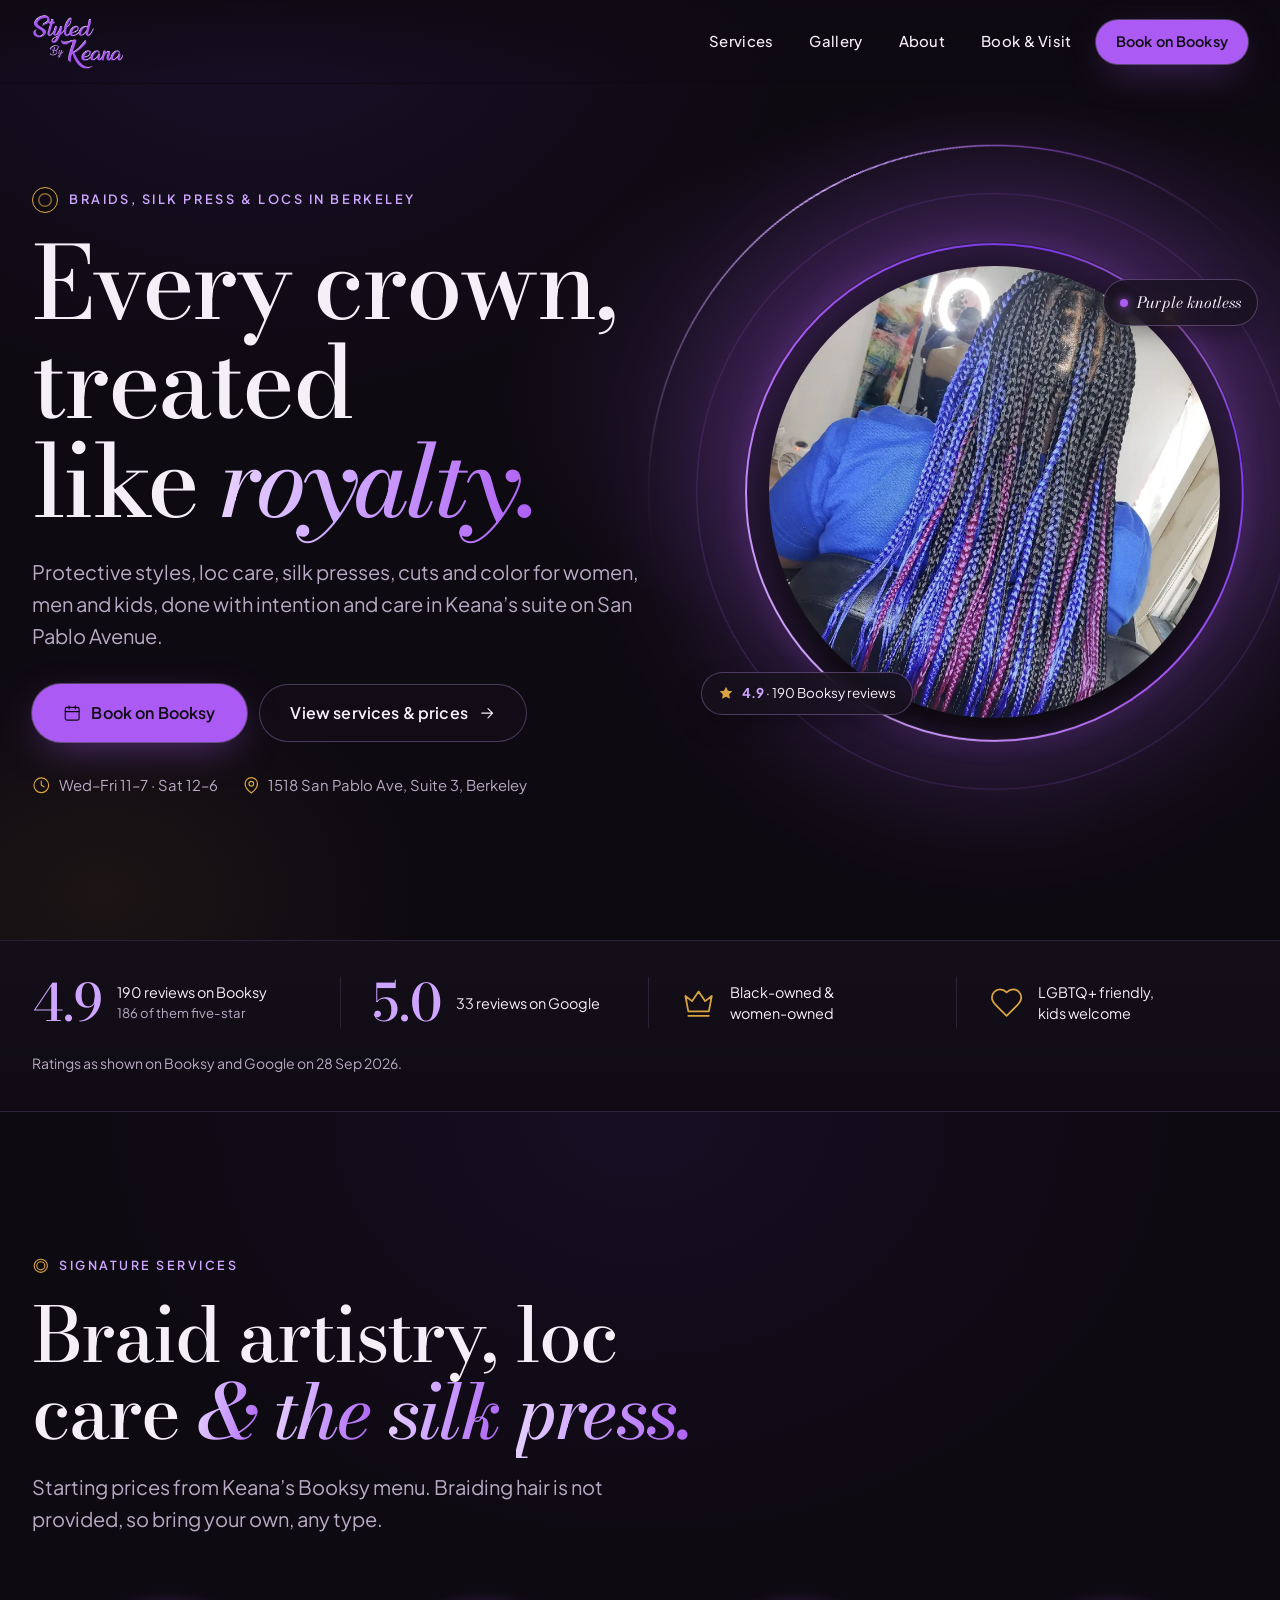
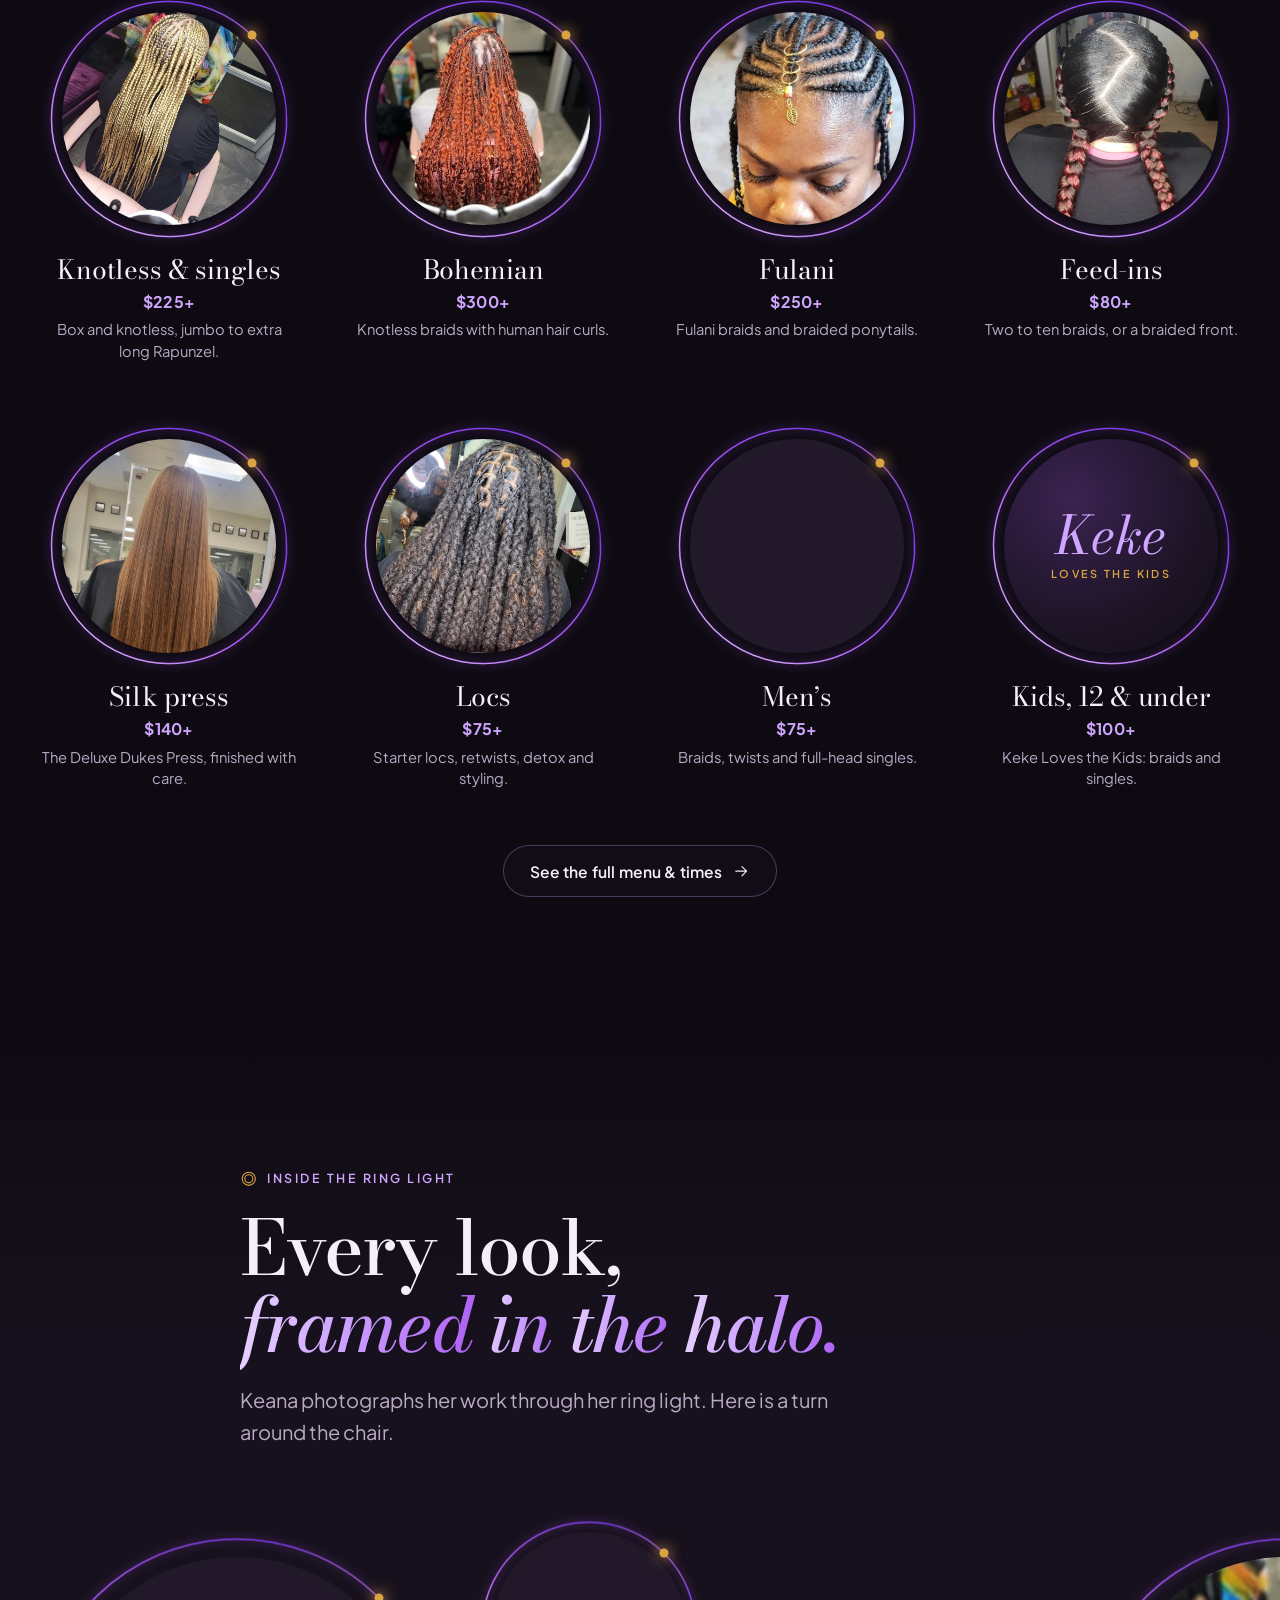
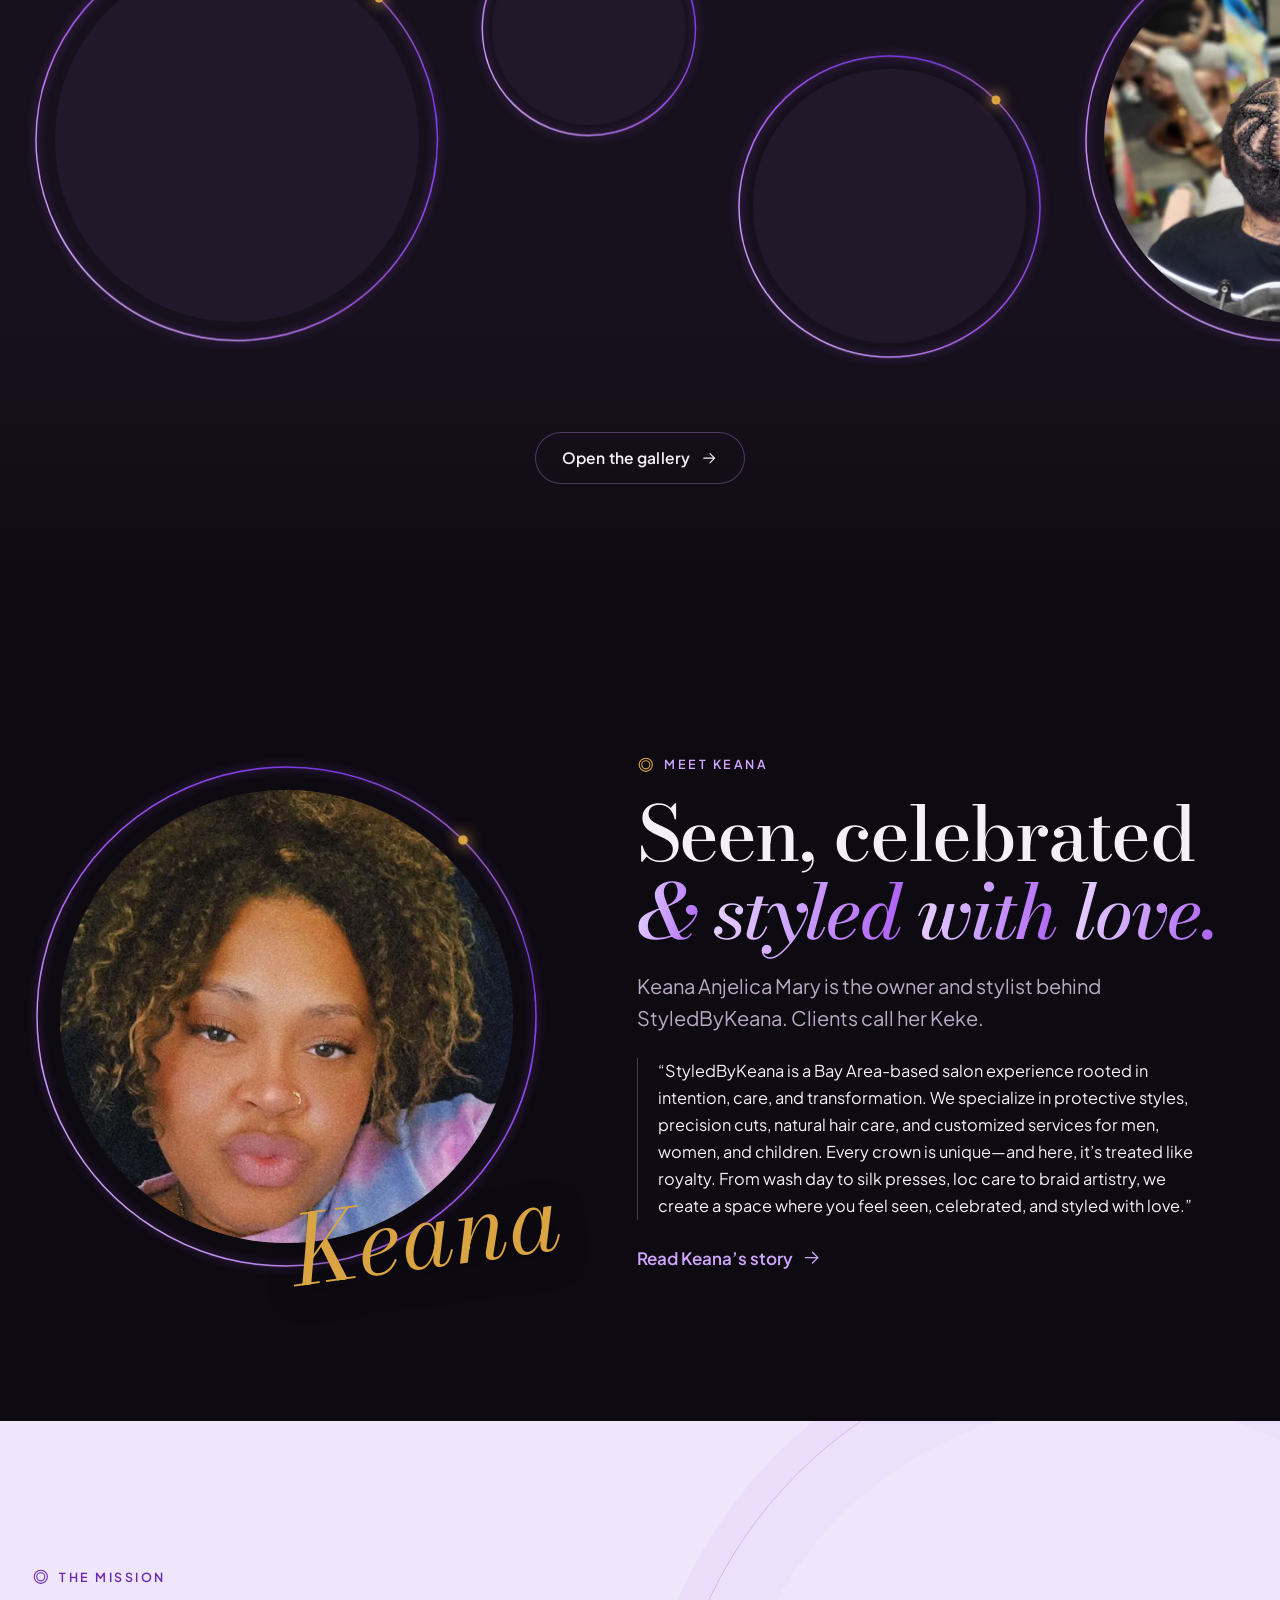
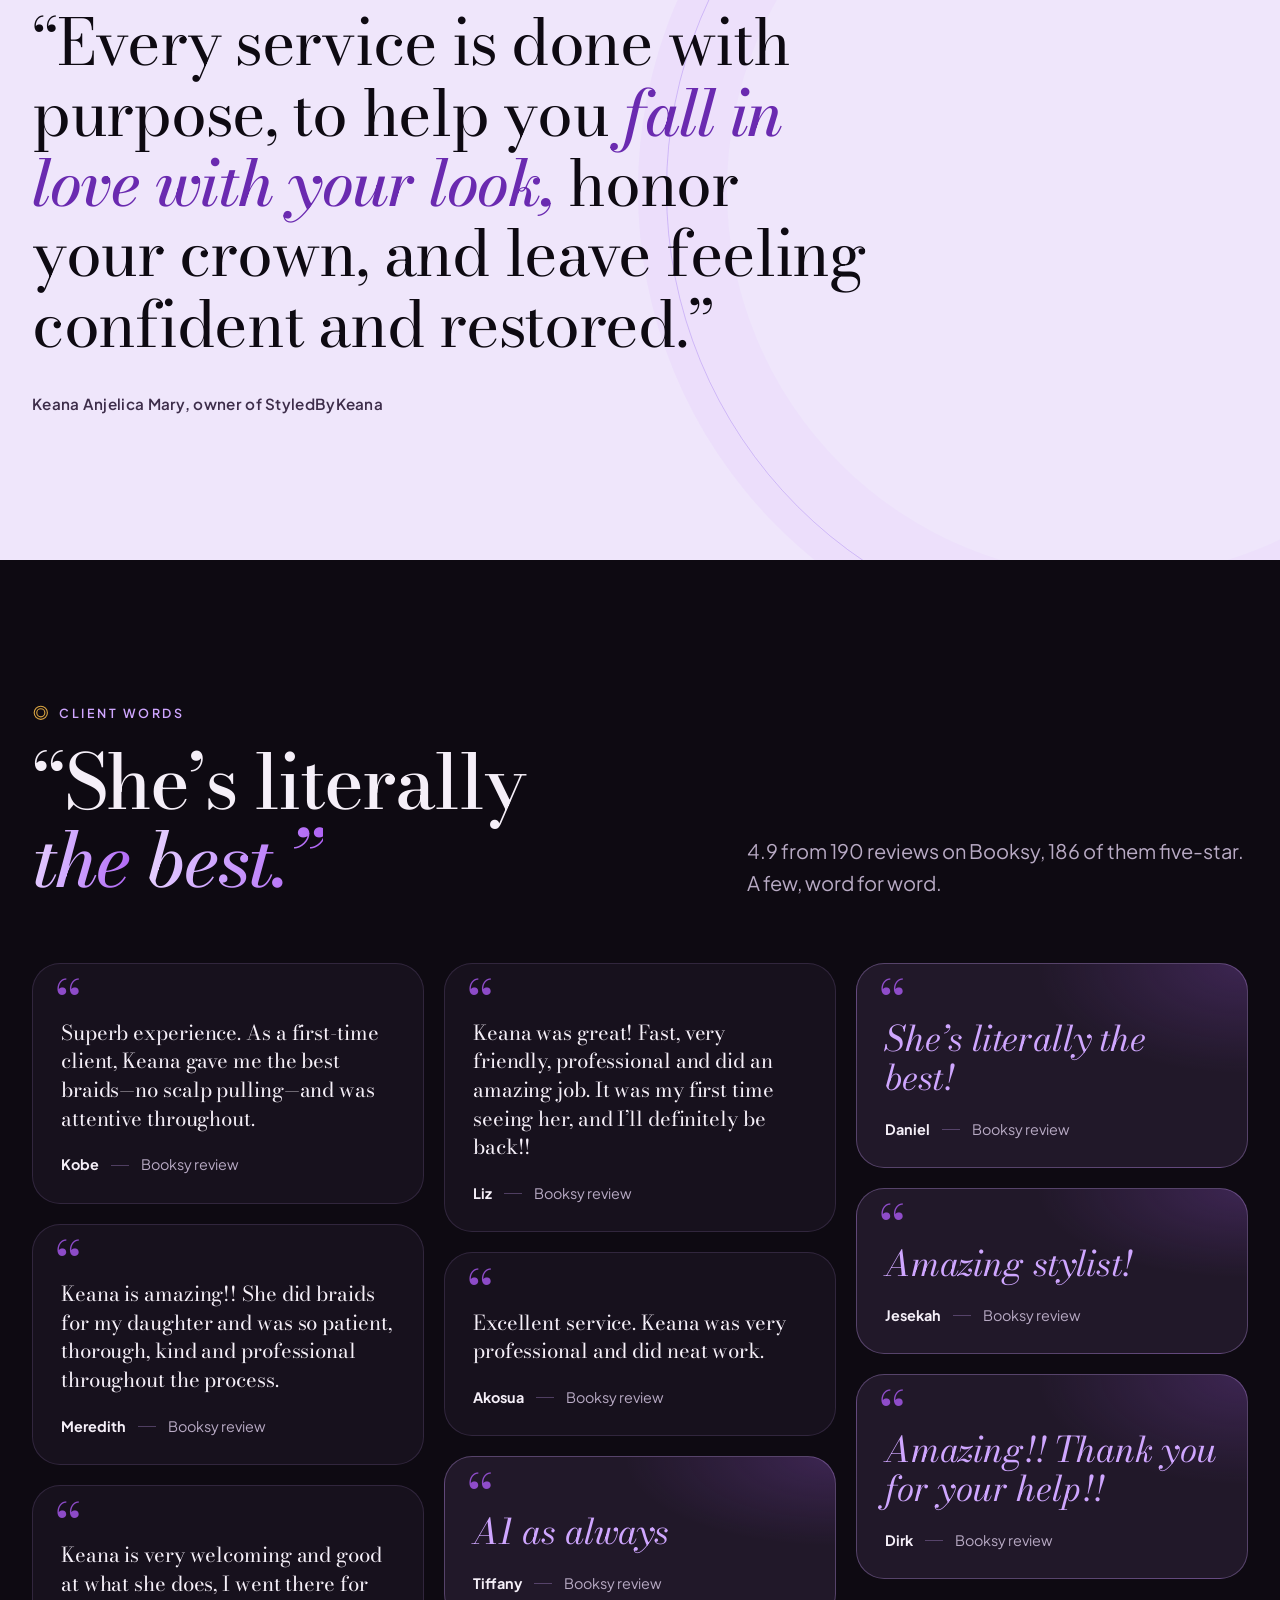
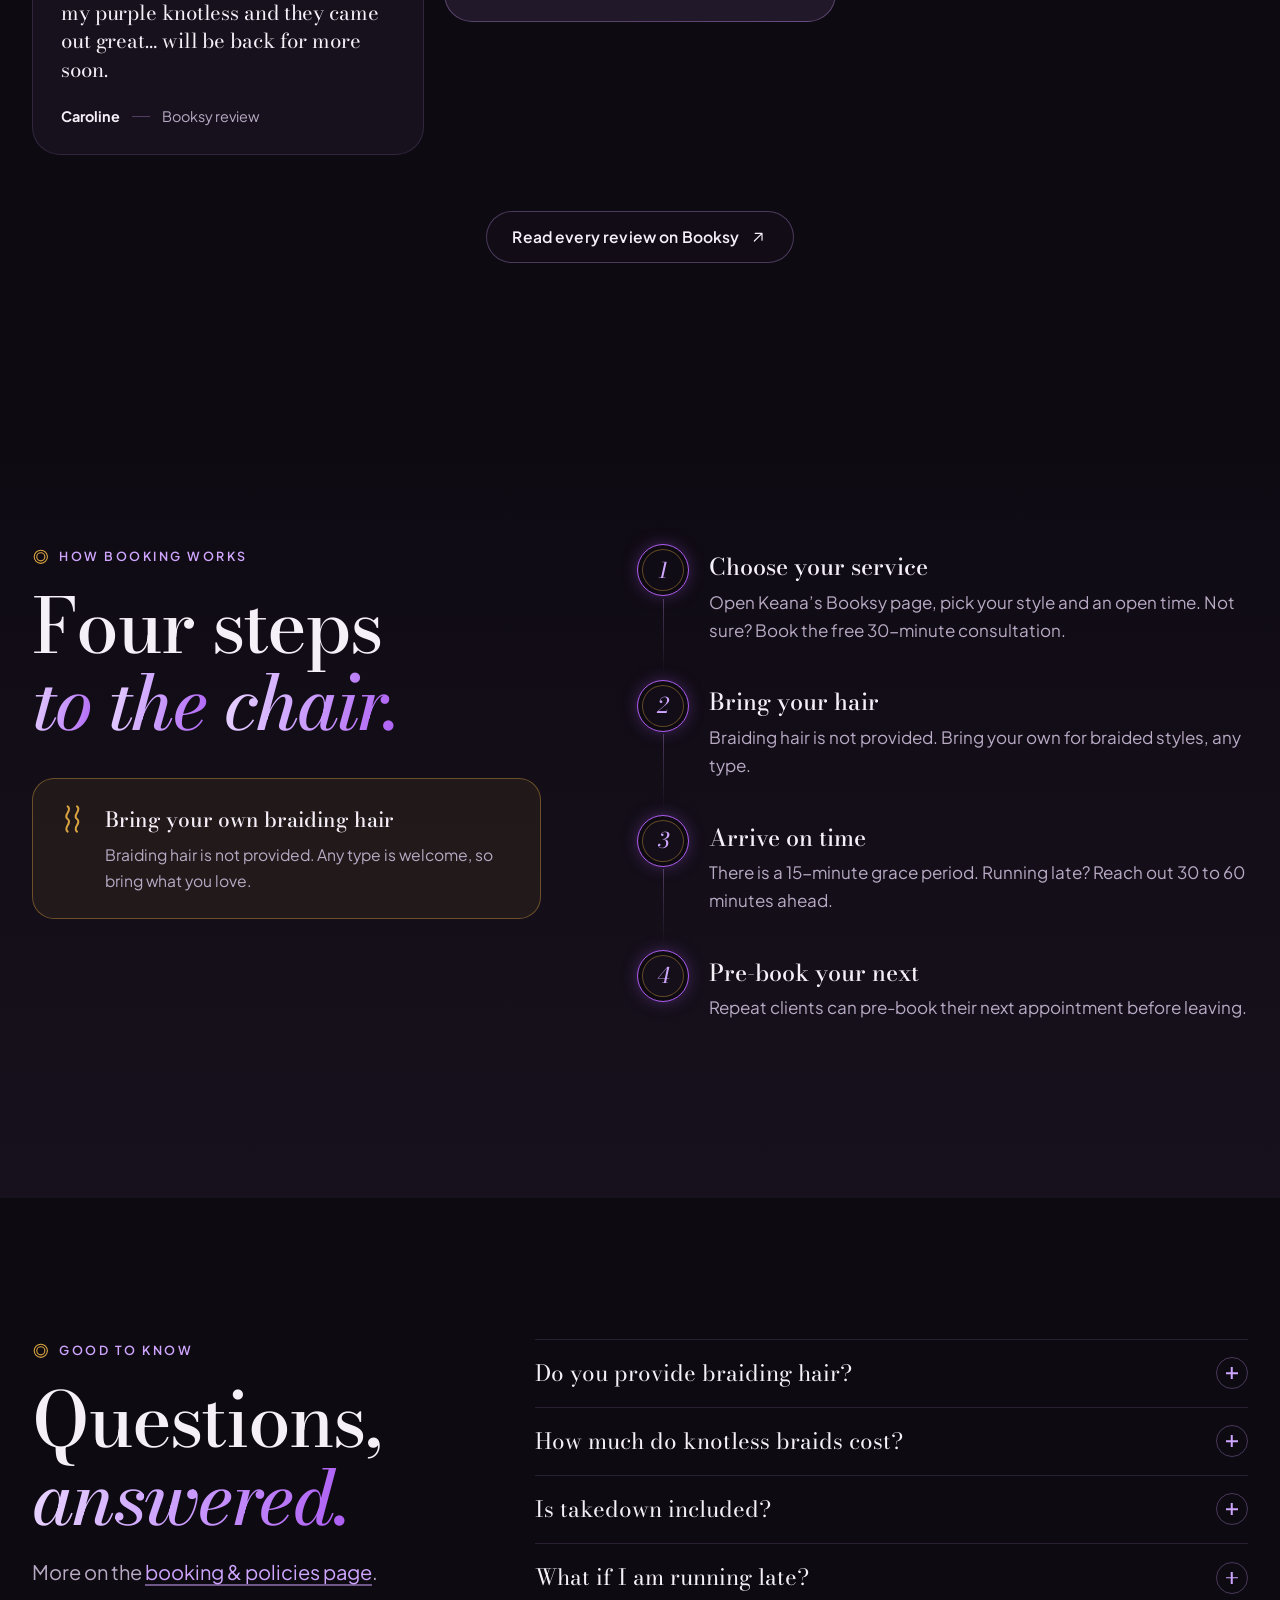
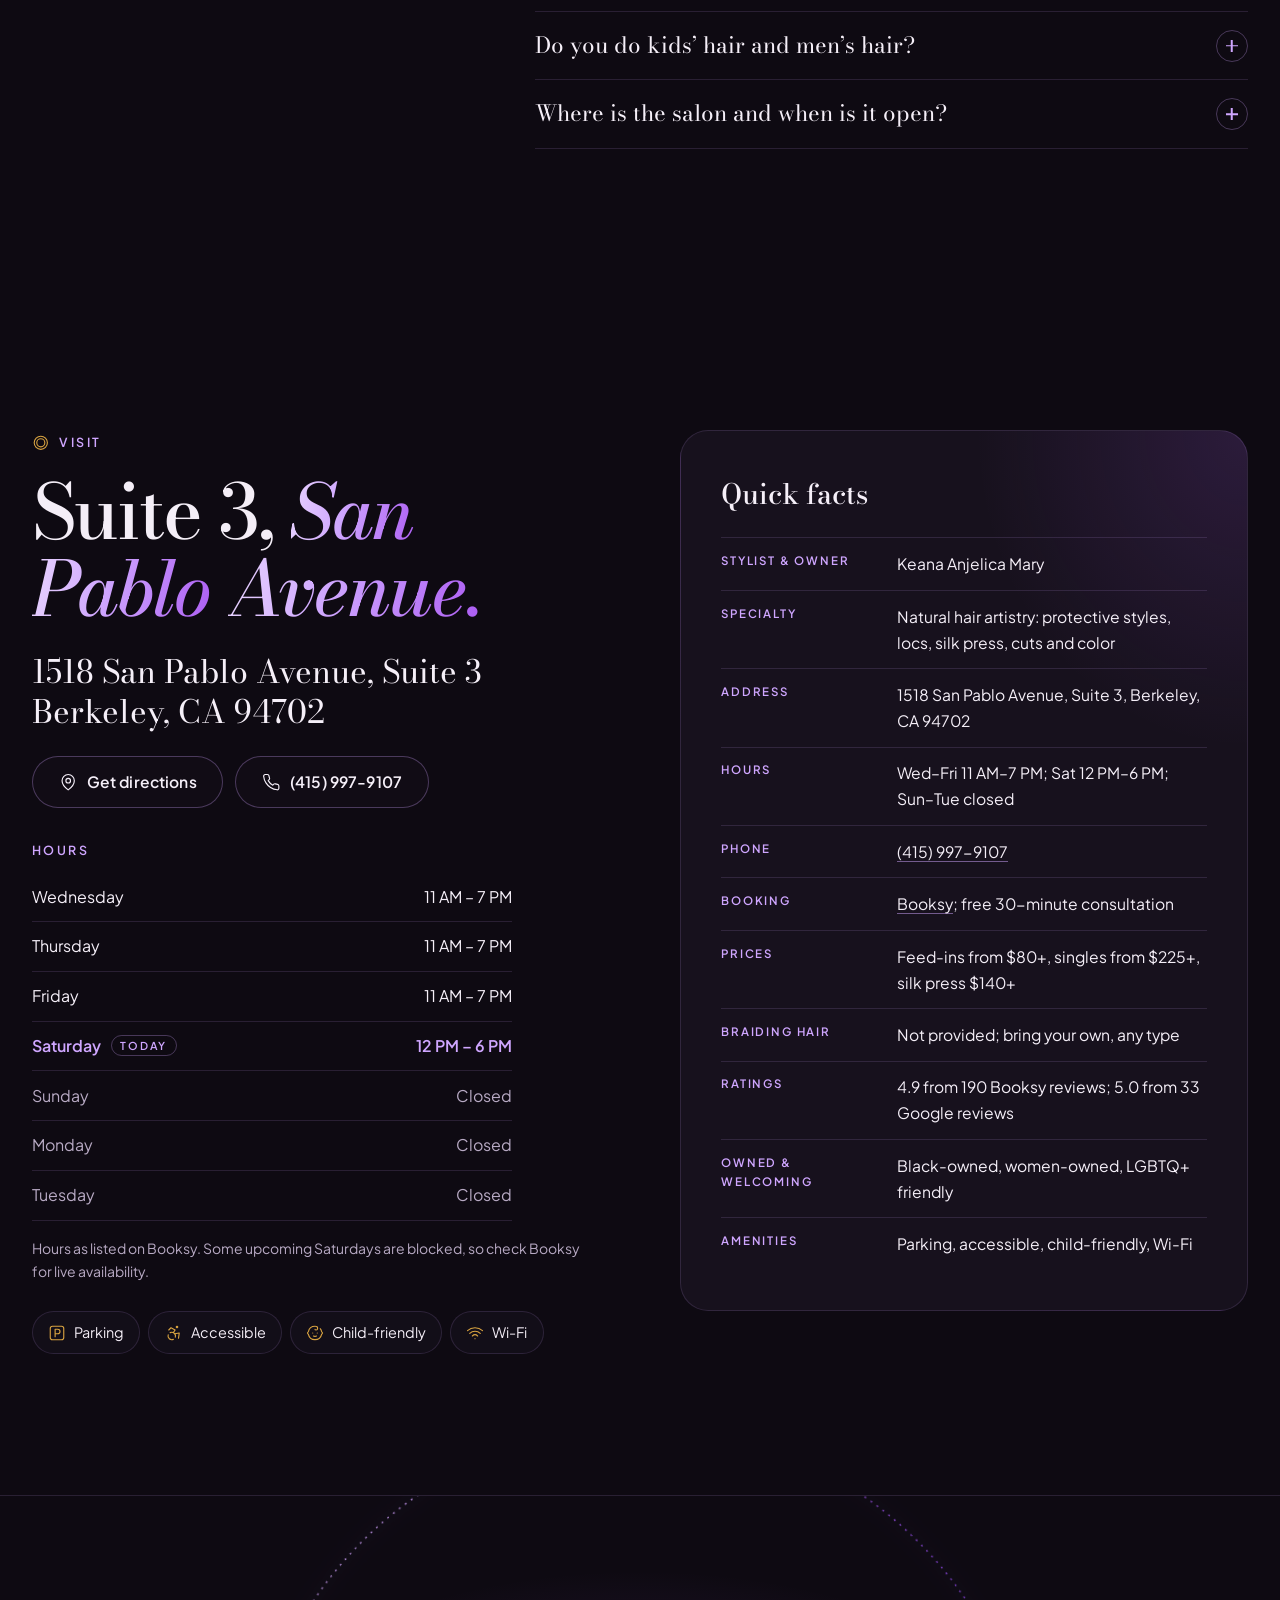
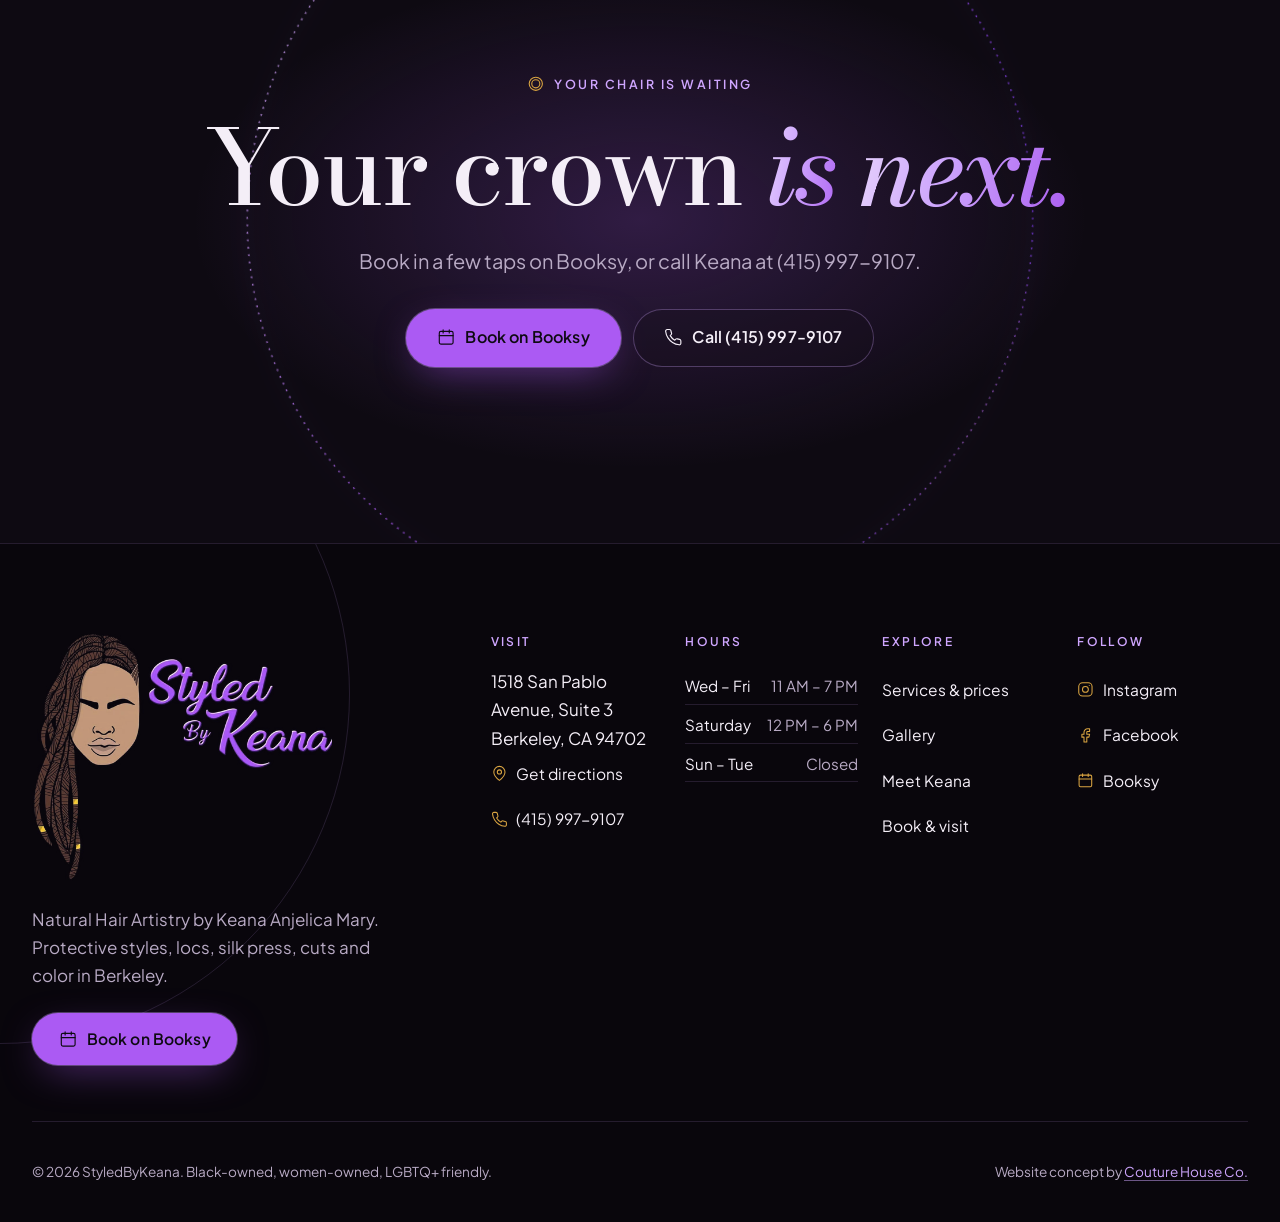
==== index.html @ e3ff398b "Initial commit: StyledByKeana static website for Berkeley salon. Co-authored-by: Cursor <cursoragent" ====
<!doctype html>
<html lang="en">
<head>
<meta charset="utf-8">
<meta name="viewport" content="width=device-width, initial-scale=1, viewport-fit=cover">
<title>Braids, Silk Press &amp; Locs in Berkeley | StyledByKeana</title>
<meta name="description" content="Knotless, bohemian and Fulani braids, locs, silk press, cuts and color by Keana in Berkeley. 4.9 from 190 Booksy reviews. Book online at 1518 San Pablo Ave.">
<link rel="canonical" href="https://styledbykeana.netlify.app/">
<meta name="theme-color" content="#0e0a12">
<meta name="color-scheme" content="dark">
<meta name="format-detection" content="telephone=no">
<meta property="og:type" content="website">
<meta property="og:site_name" content="StyledByKeana">
<meta property="og:title" content="Braids, Silk Press &amp; Locs in Berkeley | StyledByKeana">
<meta property="og:description" content="Knotless, bohemian and Fulani braids, locs, silk press, cuts and color by Keana in Berkeley. 4.9 from 190 Booksy reviews. Book online at 1518 San Pablo Ave.">
<meta property="og:url" content="https://styledbykeana.netlify.app/">
<meta property="og:image" content="https://styledbykeana.netlify.app/assets/img/share.jpg">
<meta property="og:image:width" content="1200">
<meta property="og:image:height" content="630">
<meta property="og:image:alt" content="StyledByKeana logo beside purple knotless braids framed in a glowing ring. Braids, silk press and locs in Berkeley, CA.">
<meta property="og:locale" content="en_US">
<meta name="twitter:card" content="summary_large_image">
<meta name="twitter:title" content="Braids, Silk Press &amp; Locs in Berkeley | StyledByKeana">
<meta name="twitter:description" content="Knotless, bohemian and Fulani braids, locs, silk press, cuts and color by Keana in Berkeley. 4.9 from 190 Booksy reviews. Book online at 1518 San Pablo Ave.">
<meta name="twitter:image" content="https://styledbykeana.netlify.app/assets/img/share.jpg">
<link rel="icon" href="assets/img/favicon.svg" type="image/svg+xml">
<link rel="icon" href="assets/img/favicon-32.png" sizes="32x32" type="image/png">
<link rel="apple-touch-icon" href="assets/img/apple-touch-icon.png">
<link rel="manifest" href="site.webmanifest">
<link rel="preload" href="assets/fonts/bodoni-moda-latin-wght-normal.woff2" as="font" type="font/woff2" crossorigin>
<link rel="preload" href="assets/fonts/plus-jakarta-sans-latin-wght-normal.woff2" as="font" type="font/woff2" crossorigin>
<link rel="preload" as="image" href="assets/img/purple-knotless-braids-800.webp" imagesrcset="assets/img/purple-knotless-braids-800.webp 800w, assets/img/purple-knotless-braids.webp 1600w" imagesizes="(min-width: 960px) 520px, 86vw" fetchpriority="high">
<link rel="stylesheet" href="assets/css/site.css">
<script>document.documentElement.classList.add('js')</script>
<script src="assets/vendor/gsap.min.js" defer></script>
<script src="assets/vendor/ScrollTrigger.min.js" defer></script>
<script src="assets/vendor/SplitText.min.js" defer></script>
<script src="assets/vendor/DrawSVGPlugin.min.js" defer></script>
<script src="assets/vendor/lenis.min.js" defer></script>
<script src="assets/js/site.js" defer></script>
<script type="application/ld+json">{"@context":"https://schema.org","@type":"HairSalon","@id":"https://styledbykeana.netlify.app/#salon","name":"StyledByKeana","alternateName":"Styled By Keana","description":"Natural hair artistry by Keana Anjelica Mary in Berkeley, CA: protective styles, knotless and bohemian braids, Fulani, feed-ins, twists, invisible locs, locs, the Deluxe Dukes Press silk press, cuts, color, men's braids and kids' braids (Keke Loves the Kids, 12 and under).","url":"https://styledbykeana.netlify.app/","logo":"https://styledbykeana.netlify.app/assets/img/icon-512.png","image":["https://styledbykeana.netlify.app/assets/img/share.jpg","https://styledbykeana.netlify.app/assets/img/purple-knotless-braids.webp"],"telephone":"+1-415-997-9107","address":{"@type":"PostalAddress","streetAddress":"1518 San Pablo Avenue, Suite 3","addressLocality":"Berkeley","addressRegion":"CA","postalCode":"94702","addressCountry":"US"},"openingHoursSpecification":[{"@type":"OpeningHoursSpecification","dayOfWeek":["Wednesday","Thursday","Friday"],"opens":"11:00","closes":"19:00"},{"@type":"OpeningHoursSpecification","dayOfWeek":"Saturday","opens":"12:00","closes":"18:00"}],"priceRange":"$10-$600","currenciesAccepted":"USD","areaServed":[{"@type":"City","name":"Berkeley, CA"},{"@type":"Place","name":"San Francisco Bay Area"}],"sameAs":["https://www.instagram.com/styledbykeana/","https://www.facebook.com/StyledbyKeana-112199453529756/","https://booksy.com/en-us/240113_styledbykeana_hair-salon_119583_berkeley"],"founder":{"@type":"Person","name":"Keana Anjelica Mary","jobTitle":"Owner and stylist"},"employee":{"@type":"Person","name":"Keana Anjelica Mary","jobTitle":"Natural hair artist"},"amenityFeature":[{"@type":"LocationFeatureSpecification","name":"Parking","value":true},{"@type":"LocationFeatureSpecification","name":"Accessible","value":true},{"@type":"LocationFeatureSpecification","name":"Child-friendly","value":true},{"@type":"LocationFeatureSpecification","name":"Wi-Fi","value":true}],"potentialAction":{"@type":"ReserveAction","target":{"@type":"EntryPoint","urlTemplate":"https://booksy.com/en-us/240113_styledbykeana_hair-salon_119583_berkeley","actionPlatform":["https://schema.org/DesktopWebPlatform","https://schema.org/MobileWebPlatform"]},"result":{"@type":"Reservation","name":"StyledByKeana appointment"}},"hasOfferCatalog":{"@type":"OfferCatalog","name":"StyledByKeana services","itemListElement":[{"@type":"OfferCatalog","name":"Consultation & scheduling fees","itemListElement":[{"@type":"Offer","itemOffered":{"@type":"Service","name":"Consultation"},"priceSpecification":{"@type":"PriceSpecification","price":0,"priceCurrency":"USD"}},{"@type":"Offer","itemOffered":{"@type":"Service","name":"Early morning appointment fee","description":"For appointments before regular hours."},"priceSpecification":{"@type":"PriceSpecification","minPrice":50,"price":50,"priceCurrency":"USD"}},{"@type":"Offer","itemOffered":{"@type":"Service","name":"Same-day / day-off fee","description":"Same-day bookings, or appointments on a day off (typically Monday)."},"priceSpecification":{"@type":"PriceSpecification","minPrice":75,"price":75,"priceCurrency":"USD"}}]},{"@type":"OfferCatalog","name":"Singles & Knotless","itemListElement":[{"@type":"Offer","itemOffered":{"@type":"Service","name":"Jumbo singles","description":"Box or knotless."},"priceSpecification":{"@type":"PriceSpecification","minPrice":225,"price":225,"priceCurrency":"USD"}},{"@type":"Offer","itemOffered":{"@type":"Service","name":"Large singles","description":"Box or knotless."},"priceSpecification":{"@type":"PriceSpecification","minPrice":250,"price":250,"priceCurrency":"USD"}},{"@type":"Offer","itemOffered":{"@type":"Service","name":"Medium singles","description":"Box or knotless."},"priceSpecification":{"@type":"PriceSpecification","minPrice":275,"price":275,"priceCurrency":"USD"}},{"@type":"Offer","itemOffered":{"@type":"Service","name":"Small singles","description":"Box or knotless."},"priceSpecification":{"@type":"PriceSpecification","minPrice":450,"price":450,"priceCurrency":"USD"}},{"@type":"Offer","itemOffered":{"@type":"Service","name":"Extra long singles (Rapunzel)","description":"Box or knotless."},"priceSpecification":{"@type":"PriceSpecification","minPrice":600,"price":600,"priceCurrency":"USD"}}]},{"@type":"OfferCatalog","name":"Bohemian","itemListElement":[{"@type":"Offer","itemOffered":{"@type":"Service","name":"Bohemian braids, large","description":"Knotless with human hair curls."},"priceSpecification":{"@type":"PriceSpecification","minPrice":300,"price":300,"priceCurrency":"USD"}},{"@type":"Offer","itemOffered":{"@type":"Service","name":"Bohemian braids, medium","description":"Knotless with human hair curls."},"priceSpecification":{"@type":"PriceSpecification","minPrice":350,"price":350,"priceCurrency":"USD"}},{"@type":"Offer","itemOffered":{"@type":"Service","name":"Bohemian braids, small","description":"Knotless with human hair curls."},"priceSpecification":{"@type":"PriceSpecification","minPrice":450,"price":450,"priceCurrency":"USD"}}]},{"@type":"OfferCatalog","name":"Braided Ponytails & Fulani","itemListElement":[{"@type":"Offer","itemOffered":{"@type":"Service","name":"Sleek ponytail","description":"Hair added."},"priceSpecification":{"@type":"PriceSpecification","minPrice":150,"price":150,"priceCurrency":"USD"}},{"@type":"Offer","itemOffered":{"@type":"Service","name":"Medium braided ponytail"},"priceSpecification":{"@type":"PriceSpecification","minPrice":150,"price":150,"priceCurrency":"USD"}},{"@type":"Offer","itemOffered":{"@type":"Service","name":"Large Fulani"},"priceSpecification":{"@type":"PriceSpecification","minPrice":250,"price":250,"priceCurrency":"USD"}},{"@type":"Offer","itemOffered":{"@type":"Service","name":"Fulani","description":"Braids and singles mixed."},"priceSpecification":{"@type":"PriceSpecification","minPrice":350,"price":350,"priceCurrency":"USD"}},{"@type":"Offer","itemOffered":{"@type":"Service","name":"Small braided ponytail"},"priceSpecification":{"@type":"PriceSpecification","minPrice":300,"price":300,"priceCurrency":"USD"}},{"@type":"Offer","itemOffered":{"@type":"Service","name":"Small Fulani"},"priceSpecification":{"@type":"PriceSpecification","minPrice":400,"price":400,"priceCurrency":"USD"}}]},{"@type":"OfferCatalog","name":"Feed-in Braids","itemListElement":[{"@type":"Offer","itemOffered":{"@type":"Service","name":"2 feed-in braids"},"priceSpecification":{"@type":"PriceSpecification","minPrice":80,"price":80,"priceCurrency":"USD"}},{"@type":"Offer","itemOffered":{"@type":"Service","name":"4 feed-in braids"},"priceSpecification":{"@type":"PriceSpecification","minPrice":120,"price":120,"priceCurrency":"USD"}},{"@type":"Offer","itemOffered":{"@type":"Service","name":"6 feed-in braids"},"priceSpecification":{"@type":"PriceSpecification","minPrice":160,"price":160,"priceCurrency":"USD"}},{"@type":"Offer","itemOffered":{"@type":"Service","name":"8 feed-in braids"},"priceSpecification":{"@type":"PriceSpecification","minPrice":200,"price":200,"priceCurrency":"USD"}},{"@type":"Offer","itemOffered":{"@type":"Service","name":"10 feed-in braids"},"priceSpecification":{"@type":"PriceSpecification","minPrice":240,"price":240,"priceCurrency":"USD"}},{"@type":"Offer","itemOffered":{"@type":"Service","name":"Braided front only"},"priceSpecification":{"@type":"PriceSpecification","minPrice":100,"price":100,"priceCurrency":"USD"}},{"@type":"Offer","itemOffered":{"@type":"Service","name":"Braided front, crochet back"},"priceSpecification":{"@type":"PriceSpecification","minPrice":225,"price":225,"priceCurrency":"USD"}}]},{"@type":"OfferCatalog","name":"Twists & Invisible Locs","itemListElement":[{"@type":"Offer","itemOffered":{"@type":"Service","name":"Twist"},"priceSpecification":{"@type":"PriceSpecification","minPrice":200,"price":200,"priceCurrency":"USD"}},{"@type":"Offer","itemOffered":{"@type":"Service","name":"Invisible locs"},"priceSpecification":{"@type":"PriceSpecification","minPrice":300,"price":300,"priceCurrency":"USD"}}]},{"@type":"OfferCatalog","name":"Locs","itemListElement":[{"@type":"Offer","itemOffered":{"@type":"Service","name":"Starter locs"},"priceSpecification":{"@type":"PriceSpecification","minPrice":300,"price":300,"priceCurrency":"USD"}},{"@type":"Offer","itemOffered":{"@type":"Service","name":"Loc styling"},"priceSpecification":{"@type":"PriceSpecification","minPrice":75,"price":75,"priceCurrency":"USD"}},{"@type":"Offer","itemOffered":{"@type":"Service","name":"Loc detox"},"priceSpecification":{"@type":"PriceSpecification","minPrice":100,"price":100,"priceCurrency":"USD"}},{"@type":"Offer","itemOffered":{"@type":"Service","name":"Wash & retwist, man bun or mohawk"},"priceSpecification":{"@type":"PriceSpecification","minPrice":120,"price":120,"priceCurrency":"USD"}},{"@type":"Offer","itemOffered":{"@type":"Service","name":"Wash & retwist, man bun or mohawk, with style"},"priceSpecification":{"@type":"PriceSpecification","minPrice":170,"price":170,"priceCurrency":"USD"}},{"@type":"Offer","itemOffered":{"@type":"Service","name":"Wash & retwist, full head"},"priceSpecification":{"@type":"PriceSpecification","minPrice":150,"price":150,"priceCurrency":"USD"}},{"@type":"Offer","itemOffered":{"@type":"Service","name":"Wash & retwist, full head, with style"},"priceSpecification":{"@type":"PriceSpecification","minPrice":200,"price":200,"priceCurrency":"USD"}}]},{"@type":"OfferCatalog","name":"Silk Press & Women’s Care","itemListElement":[{"@type":"Offer","itemOffered":{"@type":"Service","name":"Deluxe Dukes Press","description":"Silk press service: shampoo, deep condition, blow-dry and silk press. Optional trim or hot tool style."},"priceSpecification":{"@type":"PriceSpecification","minPrice":140,"price":140,"priceCurrency":"USD"}},{"@type":"Offer","itemOffered":{"@type":"Service","name":"Touch ups"},"priceSpecification":{"@type":"PriceSpecification","minPrice":150,"price":150,"priceCurrency":"USD"}},{"@type":"Offer","itemOffered":{"@type":"Service","name":"Braid down (wig or weave)"},"priceSpecification":{"@type":"PriceSpecification","minPrice":50,"price":50,"priceCurrency":"USD"}}]},{"@type":"OfferCatalog","name":"Cuts & Maintenance","itemListElement":[{"@type":"Offer","itemOffered":{"@type":"Service","name":"Trim (1 inch or less)"},"priceSpecification":{"@type":"PriceSpecification","minPrice":40,"price":40,"priceCurrency":"USD"}},{"@type":"Offer","itemOffered":{"@type":"Service","name":"Haircut"},"priceSpecification":{"@type":"PriceSpecification","minPrice":100,"price":100,"priceCurrency":"USD"}},{"@type":"Offer","itemOffered":{"@type":"Service","name":"Shampoo, condition & blow dry"},"priceSpecification":{"@type":"PriceSpecification","minPrice":50,"price":50,"priceCurrency":"USD"}},{"@type":"Offer","itemOffered":{"@type":"Service","name":"Take down","description":"Book separately; takedown is not included in braid services."},"priceSpecification":{"@type":"PriceSpecification","minPrice":75,"price":75,"priceCurrency":"USD"}},{"@type":"Offer","itemOffered":{"@type":"Service","name":"Twist","description":"Natural hair care twist."},"priceSpecification":{"@type":"PriceSpecification","minPrice":150,"price":150,"priceCurrency":"USD"}}]},{"@type":"OfferCatalog","name":"Color","itemListElement":[{"@type":"Offer","itemOffered":{"@type":"Service","name":"Toner","description":"Hourly, from $75."},"priceSpecification":{"@type":"PriceSpecification","minPrice":75,"price":75,"priceCurrency":"USD"}},{"@type":"Offer","itemOffered":{"@type":"Service","name":"Root touch-up (1–2 inches)"},"priceSpecification":{"@type":"PriceSpecification","minPrice":120,"price":120,"priceCurrency":"USD"}},{"@type":"Offer","itemOffered":{"@type":"Service","name":"Highlights, full head"},"priceSpecification":{"@type":"PriceSpecification","minPrice":250,"price":250,"priceCurrency":"USD"}},{"@type":"Offer","itemOffered":{"@type":"Service","name":"Highlights, partial"},"priceSpecification":{"@type":"PriceSpecification","minPrice":150,"price":150,"priceCurrency":"USD"}},{"@type":"Offer","itemOffered":{"@type":"Service","name":"Lightening"},"priceSpecification":{"@type":"PriceSpecification","minPrice":300,"price":300,"priceCurrency":"USD"}},{"@type":"Offer","itemOffered":{"@type":"Service","name":"All-over color"},"priceSpecification":{"@type":"PriceSpecification","minPrice":200,"price":200,"priceCurrency":"USD"}}]},{"@type":"OfferCatalog","name":"Men’s","itemListElement":[{"@type":"Offer","itemOffered":{"@type":"Service","name":"Men’s 2 braids"},"priceSpecification":{"@type":"PriceSpecification","minPrice":75,"price":75,"priceCurrency":"USD"}},{"@type":"Offer","itemOffered":{"@type":"Service","name":"Braids or twist man bun / mohawk"},"priceSpecification":{"@type":"PriceSpecification","minPrice":100,"price":100,"priceCurrency":"USD"}},{"@type":"Offer","itemOffered":{"@type":"Service","name":"Men’s 4–6 braids"},"priceSpecification":{"@type":"PriceSpecification","minPrice":120,"price":120,"priceCurrency":"USD"}},{"@type":"Offer","itemOffered":{"@type":"Service","name":"Simple full head","description":"Large singles, 10 or less."},"priceSpecification":{"@type":"PriceSpecification","minPrice":120,"price":120,"priceCurrency":"USD"}},{"@type":"Offer","itemOffered":{"@type":"Service","name":"Men’s singles, full head"},"priceSpecification":{"@type":"PriceSpecification","minPrice":150,"price":150,"priceCurrency":"USD"}}]},{"@type":"OfferCatalog","name":"Keke Loves the Kids","itemListElement":[{"@type":"Offer","itemOffered":{"@type":"Service","name":"Kid’s braids","description":"Ages 12 and under."},"priceSpecification":{"@type":"PriceSpecification","minPrice":100,"price":100,"priceCurrency":"USD"}},{"@type":"Offer","itemOffered":{"@type":"Service","name":"Kid’s braids with natural hair, full head","description":"Ages 12 and under."},"priceSpecification":{"@type":"PriceSpecification","minPrice":150,"price":150,"priceCurrency":"USD"}},{"@type":"Offer","itemOffered":{"@type":"Service","name":"Kid’s singles","description":"Ages 12 and under."},"priceSpecification":{"@type":"PriceSpecification","minPrice":150,"price":150,"priceCurrency":"USD"}},{"@type":"Offer","itemOffered":{"@type":"Service","name":"Kid’s braids with hair added","description":"Ages 12 and under."},"priceSpecification":{"@type":"PriceSpecification","minPrice":200,"price":200,"priceCurrency":"USD"}}]},{"@type":"OfferCatalog","name":"Add-ons","itemListElement":[{"@type":"Offer","itemOffered":{"@type":"Service","name":"Steam therapy"},"priceSpecification":{"@type":"PriceSpecification","price":25,"priceCurrency":"USD"}},{"@type":"Offer","itemOffered":{"@type":"Service","name":"Scalp detox & massage"},"priceSpecification":{"@type":"PriceSpecification","price":20,"priceCurrency":"USD"}},{"@type":"Offer","itemOffered":{"@type":"Service","name":"Trim"},"priceSpecification":{"@type":"PriceSpecification","price":45,"priceCurrency":"USD"}},{"@type":"Offer","itemOffered":{"@type":"Service","name":"Hair fragrance finish"},"priceSpecification":{"@type":"PriceSpecification","price":10,"priceCurrency":"USD"}},{"@type":"Offer","itemOffered":{"@type":"Service","name":"Beads & accessories"}}]}]}}</script>
<script type="application/ld+json">{"@context":"https://schema.org","@type":"WebSite","@id":"https://styledbykeana.netlify.app/#website","url":"https://styledbykeana.netlify.app/","name":"StyledByKeana","publisher":{"@id":"https://styledbykeana.netlify.app/#salon"},"inLanguage":"en-US"}</script>
<script type="application/ld+json">{"@context":"https://schema.org","@type":"FAQPage","mainEntity":[{"@type":"Question","name":"Do you provide braiding hair?","acceptedAnswer":{"@type":"Answer","text":"No. Braiding hair is not provided at StyledByKeana, so please bring your own. Any type of braiding hair is welcome."}},{"@type":"Question","name":"How much do knotless braids cost?","acceptedAnswer":{"@type":"Answer","text":"Singles and knotless braids start at $225+ for jumbo, $250+ for large, $275+ for medium, $450+ for small and $600+ for extra long (Rapunzel), as listed on Booksy. Bohemian knotless with human hair curls starts at $300+. Your final price is confirmed at your consultation."}},{"@type":"Question","name":"Is takedown included?","acceptedAnswer":{"@type":"Answer","text":"No. Takedown is not included in braid services. Book a Take down ($75+, about 45 minutes) as a separate service."}},{"@type":"Question","name":"What if I am running late?","acceptedAnswer":{"@type":"Answer","text":"There is a 15-minute grace period. If you are running late, contact Keana 30 to 60 minutes before your appointment. Arriving more than 15 minutes late may mean your appointment is canceled or rescheduled with a fee."}},{"@type":"Question","name":"Do you do kids’ hair and men’s hair?","acceptedAnswer":{"@type":"Answer","text":"Yes. Keke Loves the Kids is the menu for kids 12 and under, starting at $100+. Men’s braids, twists and singles start at $75+, and there is a full loc menu too."}},{"@type":"Question","name":"Where is the salon and when is it open?","acceptedAnswer":{"@type":"Answer","text":"StyledByKeana is at 1518 San Pablo Avenue, Suite 3, Berkeley, CA 94702. Hours are Wednesday to Friday 11 AM to 7 PM and Saturday 12 PM to 6 PM. Sunday, Monday and Tuesday are closed."}}]}</script>
</head>
<body>
<svg class="sprite" aria-hidden="true" focusable="false" xmlns="http://www.w3.org/2000/svg"><defs><linearGradient id="g-ring" x1="0" y1="0" x2="1" y2="1"><stop offset="0" stop-color="#e3c7ff"/><stop offset=".45" stop-color="#ab5af3"/><stop offset=".8" stop-color="#7c3aed"/><stop offset="1" stop-color="#d9a441"/></linearGradient></defs><symbol id="i-cal" viewBox="0 0 24 24"><rect x="3" y="4.5" width="18" height="16.5" rx="2"/><path d="M16 2.5v4M8 2.5v4M3 10h18"/></symbol><symbol id="i-scissors" viewBox="0 0 24 24"><circle cx="6" cy="6" r="3"/><circle cx="6" cy="18" r="3"/><path d="M20 4 8.12 15.88M14.47 14.48 20 20M8.12 8.12 12 12"/></symbol><symbol id="i-phone" viewBox="0 0 24 24"><path d="M22 16.92v3a2 2 0 0 1-2.18 2 19.79 19.79 0 0 1-8.63-3.07 19.5 19.5 0 0 1-6-6 19.79 19.79 0 0 1-3.07-8.67A2 2 0 0 1 4.11 2h3a2 2 0 0 1 2 1.72c.13.96.36 1.9.7 2.81a2 2 0 0 1-.45 2.11L8.09 9.91a16 16 0 0 0 6 6l1.27-1.27a2 2 0 0 1 2.11-.45c.91.34 1.85.57 2.81.7A2 2 0 0 1 22 16.92z"/></symbol><symbol id="i-pin" viewBox="0 0 24 24"><path d="M20 10c0 6-8 12-8 12s-8-6-8-12a8 8 0 0 1 16 0Z"/><circle cx="12" cy="10" r="3"/></symbol><symbol id="i-clock" viewBox="0 0 24 24"><circle cx="12" cy="12" r="9.5"/><path d="M12 6.5V12l3.5 2"/></symbol><symbol id="i-arrow" viewBox="0 0 24 24"><path d="M5 12h14M13 6l6 6-6 6"/></symbol><symbol id="i-out" viewBox="0 0 24 24"><path d="M7 17 17 7M8 7h9v9"/></symbol><symbol id="i-ig" viewBox="0 0 24 24"><rect x="2.5" y="2.5" width="19" height="19" rx="5.5"/><circle cx="12" cy="12" r="4.2"/><path d="M17.5 6.5h.01"/></symbol><symbol id="i-fb" viewBox="0 0 24 24"><path d="M18 2.5h-3a5 5 0 0 0-5 5v3H7v4h3v7h4v-7h3l1-4h-4v-3a1 1 0 0 1 1-1h3z"/></symbol><symbol id="i-menu" viewBox="0 0 24 24"><path d="M3 8h18M3 16h18"/></symbol><symbol id="i-close" viewBox="0 0 24 24"><path d="M18 6 6 18M6 6l12 12"/></symbol><symbol id="i-star" viewBox="0 0 24 24"><path d="M12 2.5l2.94 5.96 6.56.95-4.75 4.63 1.12 6.54L12 17.49l-5.87 3.09 1.12-6.54L2.5 9.41l6.56-.95z"/></symbol><symbol id="i-search" viewBox="0 0 24 24"><circle cx="11" cy="11" r="7.5"/><path d="m21 21-4.35-4.35"/></symbol><symbol id="i-check" viewBox="0 0 24 24"><path d="M20 6 9 17l-5-5"/></symbol><symbol id="i-info" viewBox="0 0 24 24"><circle cx="12" cy="12" r="9.5"/><path d="M12 16v-4.5M12 8h.01"/></symbol><symbol id="i-left" viewBox="0 0 24 24"><path d="m15 18-6-6 6-6"/></symbol><symbol id="i-right" viewBox="0 0 24 24"><path d="m9 18 6-6-6-6"/></symbol><symbol id="i-parking" viewBox="0 0 24 24"><rect x="3" y="3" width="18" height="18" rx="3"/><path d="M9.5 17V7h3.5a3 3 0 0 1 0 6H9.5"/></symbol><symbol id="i-access" viewBox="0 0 24 24"><circle cx="16" cy="4" r="1"/><path d="m18 19 1-7-6 1M5 8l3-3 5.5 3-2.36 3.5M4.24 14.5a5 5 0 0 0 6.88 6M13.76 17.5a5 5 0 0 0-6.88-6"/></symbol><symbol id="i-child" viewBox="0 0 24 24"><path d="M9 12h.01M15 12h.01M10 16c.5.3 1.2.5 2 .5s1.5-.2 2-.5"/><path d="M19 6.3a9 9 0 0 1 1.8 3.9 2 2 0 0 1 0 3.6 9 9 0 0 1-17.6 0 2 2 0 0 1 0-3.6A9 9 0 0 1 12 3c2 0 3.5 1.1 3.5 2.5s-.9 2.5-2 2.5c-.8 0-1.5-.4-1.5-1"/></symbol><symbol id="i-wifi" viewBox="0 0 24 24"><path d="M5 12.5a10 10 0 0 1 14 0M8.5 16a5 5 0 0 1 7 0M2 8.82a15 15 0 0 1 20 0M12 19.5h.01"/></symbol><symbol id="i-heart" viewBox="0 0 24 24"><path d="M19 14c1.49-1.46 3-3.21 3-5.5A5.5 5.5 0 0 0 16.5 3c-1.76 0-3 .5-4.5 2-1.5-1.5-2.74-2-4.5-2A5.5 5.5 0 0 0 2 8.5c0 2.3 1.5 4.05 3 5.5l7 7Z"/></symbol><symbol id="i-crown" viewBox="0 0 24 24"><path d="M3 7.5 7.5 11 12 4.5l4.5 6.5L21 7.5 19 18H5z"/><path d="M5 21h14"/></symbol><symbol id="i-strand" viewBox="0 0 24 24"><path d="M8 2.5c4 3-4 6.5 0 9.5s-4 6.5 0 9.5M15 2.5c4 3-4 6.5 0 9.5s-4 6.5 0 9.5"/></symbol><symbol id="i-plus" viewBox="0 0 24 24"><path d="M12 5v14M5 12h14"/></symbol><symbol id="i-book" viewBox="0 0 24 24"><path d="M2 4h6a4 4 0 0 1 4 4v13a3 3 0 0 0-3-3H2zM22 4h-6a4 4 0 0 0-4 4v13a3 3 0 0 1 3-3h7z"/></symbol><symbol id="i-shield" viewBox="0 0 24 24"><path d="M12 22s8-4 8-10V5l-8-3-8 3v7c0 6 8 10 8 10z"/><path d="m9 12 2 2 4-4"/></symbol><symbol id="i-users" viewBox="0 0 24 24"><path d="M16 21v-2a4 4 0 0 0-4-4H6a4 4 0 0 0-4 4v2"/><circle cx="9" cy="7" r="4"/><path d="M22 21v-2a4 4 0 0 0-3-3.87M16 3.13a4 4 0 0 1 0 7.75"/></symbol><symbol id="i-ring" viewBox="0 0 24 24"><circle cx="12" cy="12" r="9"/><circle cx="12" cy="12" r="5.5"/></symbol></svg>
<a class="skip-link" href="#main">Skip to content</a>
<header class="site-header" data-header>
  <div class="wrap header-in">
    <a class="brand" href="index.html" aria-label="StyledByKeana, home">
      <img src="assets/img/logo-styledbykeana-wordmark-320.webp" srcset="assets/img/logo-styledbykeana-wordmark-320.webp 320w, assets/img/logo-styledbykeana-wordmark.webp 640w" sizes="96px" width="320" height="196" alt="StyledByKeana" decoding="async">
    </a>
    <nav class="nav" aria-label="Main">
      <ul><li><a href="services.html">Services</a></li><li><a href="gallery.html">Gallery</a></li><li><a href="about.html">About</a></li><li><a href="book.html">Book &amp; Visit</a></li></ul>
    </nav>
    <a class="btn btn-primary btn-sm header-cta" href="https://booksy.com/en-us/240113_styledbykeana_hair-salon_119583_berkeley" rel="noopener">Book on Booksy</a>
    <button class="menu-toggle" type="button" aria-expanded="false" aria-controls="menu-panel" data-menu-toggle>
      <span class="menu-toggle-label">Menu</span><svg class="ic ic-open" aria-hidden="true" focusable="false"><use href="#i-menu"/></svg><svg class="ic ic-close" aria-hidden="true" focusable="false"><use href="#i-close"/></svg>
    </button>
  </div>
</header>
<div class="menu-panel" id="menu-panel" data-menu hidden>
  <div class="menu-panel-ring" aria-hidden="true"></div>
  <nav class="wrap menu-panel-in" aria-label="Menu">
    <ul class="menu-links"><li><a href="index.html" aria-current="page"><span>Home</span><svg class="ic" aria-hidden="true" focusable="false"><use href="#i-arrow"/></svg></a></li><li><a href="services.html"><span>Services</span><svg class="ic" aria-hidden="true" focusable="false"><use href="#i-arrow"/></svg></a></li><li><a href="gallery.html"><span>Gallery</span><svg class="ic" aria-hidden="true" focusable="false"><use href="#i-arrow"/></svg></a></li><li><a href="about.html"><span>About</span><svg class="ic" aria-hidden="true" focusable="false"><use href="#i-arrow"/></svg></a></li><li><a href="book.html"><span>Book &amp; Visit</span><svg class="ic" aria-hidden="true" focusable="false"><use href="#i-arrow"/></svg></a></li></ul>
    <div class="menu-panel-foot">
      <a class="btn btn-primary" href="https://booksy.com/en-us/240113_styledbykeana_hair-salon_119583_berkeley" rel="noopener"><svg class="ic" aria-hidden="true" focusable="false"><use href="#i-cal"/></svg>Book on Booksy</a>
      <a class="menu-meta" href="tel:+14159979107"><svg class="ic" aria-hidden="true" focusable="false"><use href="#i-phone"/></svg>(415) 997-9107</a>
      <a class="menu-meta" href="https://www.google.com/maps/search/?api=1&query=1518+San+Pablo+Avenue+Suite+3%2C+Berkeley%2C+CA+94702" rel="noopener"><svg class="ic" aria-hidden="true" focusable="false"><use href="#i-pin"/></svg>1518 San Pablo Ave, Suite 3, Berkeley</a>
    </div>
  </nav>
</div>
<main id="main">
<section class="hero" aria-labelledby="hero-title">
  <div class="hero-bg" aria-hidden="true"></div>
  <div class="wrap hero-grid">
    <div class="hero-copy">
      <h1 class="hero-title" id="hero-title"><span class="hero-kicker">Braids, silk press &amp; locs in Berkeley</span><span class="hero-line" data-hero-split>Every crown, treated like <em>royalty.</em></span></h1>
      <p class="lede hero-lede">Protective styles, loc care, silk presses, cuts and color for women, men and kids, done with intention and care in Keana&#8217;s suite on San Pablo Avenue.</p>
      <div class="cta-row">
        <a class="btn btn-primary btn-lg" href="https://booksy.com/en-us/240113_styledbykeana_hair-salon_119583_berkeley" rel="noopener"><svg class="ic" aria-hidden="true" focusable="false"><use href="#i-cal"/></svg>Book on Booksy</a>
        <a class="btn btn-ghost btn-lg" href="services.html">View services &amp; prices<svg class="ic" aria-hidden="true" focusable="false"><use href="#i-arrow"/></svg></a>
      </div>
      <ul class="hero-meta">
        <li><svg class="ic" aria-hidden="true" focusable="false"><use href="#i-clock"/></svg><span>Wed&#8211;Fri 11&#8211;7 &#183; Sat 12&#8211;6</span></li>
        <li><svg class="ic" aria-hidden="true" focusable="false"><use href="#i-pin"/></svg><span>1518 San Pablo Ave, Suite 3, Berkeley</span></li>
      </ul>
    </div>
    <div class="hero-visual">
      <div class="hero-orbit" aria-hidden="true" data-orbit><span class="orbit-a"></span><span class="orbit-b"></span></div>
      <figure class="halo halo--round halo--hero" data-hero-halo>
        <div class="halo-media"><img src="assets/img/purple-knotless-braids-800.webp" srcset="assets/img/purple-knotless-braids-800.webp 800w, assets/img/purple-knotless-braids.webp 1600w" sizes="(min-width: 960px) 520px, 86vw" width="1600" height="1600" alt="Long knotless box braids mixing black, royal blue and magenta, seen from behind with the ring light glowing in the mirror" fetchpriority="high" decoding="async"></div><svg class="halo-ring" viewBox="0 0 100 100" aria-hidden="true" focusable="false"><circle cx="50" cy="50" r="49"/></svg><span class="halo-dot" aria-hidden="true"></span>
      </figure>
      <p class="hero-chip hero-chip--rating"><svg class="ic ic-fill" aria-hidden="true" focusable="false"><use href="#i-star"/></svg><span><strong>4.9</strong> &#183; 190 Booksy reviews</span></p>
      <p class="hero-chip hero-chip--caption"><span class="chip-dot" aria-hidden="true"></span>Purple knotless</p>
    </div>
  </div>
</section>

<section class="proof" aria-label="Reputation">
  <div class="wrap">
    <ul class="proof-list">
      <li><span class="proof-num">4.9</span><span class="proof-label">190 reviews on Booksy<br><span class="muted">186 of them five-star</span></span></li>
      <li><span class="proof-num">5.0</span><span class="proof-label">33 reviews on Google</span></li>
      <li><svg class="ic proof-ic" aria-hidden="true" focusable="false"><use href="#i-crown"/></svg><span class="proof-label">Black-owned &amp;<br>women-owned</span></li>
      <li><svg class="ic proof-ic" aria-hidden="true" focusable="false"><use href="#i-heart"/></svg><span class="proof-label">LGBTQ+ friendly,<br>kids welcome</span></li>
    </ul>
    <p class="fine">Ratings as shown on Booksy and Google on 28 Sep 2026.</p>
  </div>
</section>

<section class="section services-teaser" aria-labelledby="svc-title">
  <div class="wrap">
    <div class="section-head">
      <p class="eyebrow"><svg class="ic" aria-hidden="true" focusable="false"><use href="#i-ring"/></svg>Signature services</p>
      <h2 class="display" id="svc-title" data-split>Braid artistry, loc care <em>&amp; the silk press.</em></h2>
      <p class="lede">Starting prices from Keana&#8217;s Booksy menu. Braiding hair is not provided, so bring your own, any type.</p>
    </div>
    <ul class="svc-grid">
<li><a class="svc-card" href="services.html#singles">
  <figure class="halo halo--round halo--sm" data-halo ><div class="halo-media"><img src="assets/img/blonde-box-braids-800.webp" srcset="assets/img/blonde-box-braids-800.webp 800w, assets/img/blonde-box-braids.webp 1600w" sizes="(min-width: 960px) 240px, 42vw" width="1600" height="1600" alt="Long honey-blonde knotless braids falling past the shoulders, seen from behind in a pink salon chair through the ring light" loading="lazy" decoding="async"></div><svg class="halo-ring" viewBox="0 0 100 100" aria-hidden="true" focusable="false"><circle cx="50" cy="50" r="49"/></svg><span class="halo-dot" aria-hidden="true"></span></figure>
  <span class="svc-body"><span class="svc-name">Knotless &amp; singles</span><span class="svc-price"><span class="sr-only">Starting at </span>$225+</span><span class="svc-line">Box and knotless, jumbo to extra long Rapunzel.</span></span>
</a></li>
<li><a class="svc-card" href="services.html#bohemian">
  <figure class="halo halo--round halo--sm" data-halo ><div class="halo-media"><img src="assets/img/copper-boho-knotless-800.webp" srcset="assets/img/copper-boho-knotless-800.webp 800w, assets/img/copper-boho-knotless.webp 843w" sizes="(min-width: 960px) 240px, 42vw" width="843" height="843" alt="Long copper bohemian knotless braids with loose curls, seen from behind through the ring light" loading="lazy" decoding="async"></div><svg class="halo-ring" viewBox="0 0 100 100" aria-hidden="true" focusable="false"><circle cx="50" cy="50" r="49"/></svg><span class="halo-dot" aria-hidden="true"></span></figure>
  <span class="svc-body"><span class="svc-name">Bohemian</span><span class="svc-price"><span class="sr-only">Starting at </span>$300+</span><span class="svc-line">Knotless braids with human hair curls.</span></span>
</a></li>
<li><a class="svc-card" href="services.html#fulani">
  <figure class="halo halo--round halo--sm" data-halo ><div class="halo-media"><img src="assets/img/fulani-braids-gold-cuffs-800.webp" srcset="assets/img/fulani-braids-gold-cuffs-800.webp 800w, assets/img/fulani-braids-gold-cuffs.webp 1080w" sizes="(min-width: 960px) 240px, 42vw" width="1080" height="1080" alt="Fulani braids with curved cornrows at the hairline, finished with gold rings and a gold leaf charm at the center part" loading="lazy" decoding="async"></div><svg class="halo-ring" viewBox="0 0 100 100" aria-hidden="true" focusable="false"><circle cx="50" cy="50" r="49"/></svg><span class="halo-dot" aria-hidden="true"></span></figure>
  <span class="svc-body"><span class="svc-name">Fulani</span><span class="svc-price"><span class="sr-only">Starting at </span>$250+</span><span class="svc-line">Fulani braids and braided ponytails.</span></span>
</a></li>
<li><a class="svc-card" href="services.html#feed-ins">
  <figure class="halo halo--round halo--sm" data-halo ><div class="halo-media"><img src="assets/img/two-feed-in-braids-pink-800.webp" srcset="assets/img/two-feed-in-braids-pink-800.webp 800w, assets/img/two-feed-in-braids-pink.webp 1440w" sizes="(min-width: 960px) 240px, 42vw" width="1440" height="1440" alt="Two feed-in braids in black and burgundy-pink with a sleek zigzag part, seen from above" loading="lazy" decoding="async"></div><svg class="halo-ring" viewBox="0 0 100 100" aria-hidden="true" focusable="false"><circle cx="50" cy="50" r="49"/></svg><span class="halo-dot" aria-hidden="true"></span></figure>
  <span class="svc-body"><span class="svc-name">Feed-ins</span><span class="svc-price"><span class="sr-only">Starting at </span>$80+</span><span class="svc-line">Two to ten braids, or a braided front.</span></span>
</a></li>
<li><a class="svc-card" href="services.html#silk-press">
  <figure class="halo halo--round halo--sm" data-halo ><div class="halo-media"><img src="assets/img/silk-press-long-honey-800.webp" srcset="assets/img/silk-press-long-honey-800.webp 800w, assets/img/silk-press-long-honey.webp 1600w" sizes="(min-width: 960px) 240px, 42vw" width="1600" height="1600" alt="Long honey-brown silk press, straight and swinging past the shoulders" loading="lazy" decoding="async"></div><svg class="halo-ring" viewBox="0 0 100 100" aria-hidden="true" focusable="false"><circle cx="50" cy="50" r="49"/></svg><span class="halo-dot" aria-hidden="true"></span></figure>
  <span class="svc-body"><span class="svc-name">Silk press</span><span class="svc-price"><span class="sr-only">Starting at </span>$140+</span><span class="svc-line">The Deluxe Dukes Press, finished with care.</span></span>
</a></li>
<li><a class="svc-card" href="services.html#locs">
  <figure class="halo halo--round halo--sm" data-halo ><div class="halo-media"><img src="assets/img/long-locs-retwist-800.webp" srcset="assets/img/long-locs-retwist-800.webp 800w, assets/img/long-locs-retwist.webp 1600w" sizes="(min-width: 960px) 240px, 42vw" width="1600" height="1600" alt="Freshly retwisted long locs with neat parts and sun-kissed brown ends, the ring light glowing in the mirror behind" loading="lazy" decoding="async"></div><svg class="halo-ring" viewBox="0 0 100 100" aria-hidden="true" focusable="false"><circle cx="50" cy="50" r="49"/></svg><span class="halo-dot" aria-hidden="true"></span></figure>
  <span class="svc-body"><span class="svc-name">Locs</span><span class="svc-price"><span class="sr-only">Starting at </span>$75+</span><span class="svc-line">Starter locs, retwists, detox and styling.</span></span>
</a></li>
<li><a class="svc-card" href="services.html#mens">
  <figure class="halo halo--round halo--sm" data-halo ><div class="halo-media"><img src="assets/img/mens-zigzag-cornrows-800.webp" srcset="assets/img/mens-zigzag-cornrows-800.webp 800w, assets/img/mens-zigzag-cornrows.webp 1440w" sizes="(min-width: 960px) 240px, 42vw" width="1440" height="1440" alt="Men&#x27;s zigzag cornrows with sharp, clean parts, photographed from above" loading="lazy" decoding="async"></div><svg class="halo-ring" viewBox="0 0 100 100" aria-hidden="true" focusable="false"><circle cx="50" cy="50" r="49"/></svg><span class="halo-dot" aria-hidden="true"></span></figure>
  <span class="svc-body"><span class="svc-name">Men&#8217;s</span><span class="svc-price"><span class="sr-only">Starting at </span>$75+</span><span class="svc-line">Braids, twists and full-head singles.</span></span>
</a></li>
<li><a class="svc-card svc-card--kids" href="services.html#kids">
  <span class="halo halo--round halo--sm halo--mono" data-halo><span class="halo-media halo-mono"><span class="mono-script">Keke</span><span class="mono-sub">loves the kids</span></span><svg class="halo-ring" viewBox="0 0 100 100" aria-hidden="true" focusable="false"><circle cx="50" cy="50" r="49"/></svg><span class="halo-dot" aria-hidden="true"></span></span>
  <span class="svc-body"><span class="svc-name">Kids, 12 &amp; under</span><span class="svc-price"><span class="sr-only">Starting at </span>$100+</span><span class="svc-line">Keke Loves the Kids: braids and singles.</span></span>
</a></li>
    </ul>
    <div class="section-foot"><a class="btn btn-ghost" href="services.html">See the full menu &amp; times<svg class="ic" aria-hidden="true" focusable="false"><use href="#i-arrow"/></svg></a></div>
  </div>
</section>

<section class="halo-band" aria-labelledby="band-title">
  <div class="wrap band-head">
    <p class="eyebrow"><svg class="ic" aria-hidden="true" focusable="false"><use href="#i-ring"/></svg>Inside the ring light</p>
    <h2 class="display" id="band-title" data-split>Every look, <em>framed in the halo.</em></h2>
    <p class="lede">Keana photographs her work through her ring light. Here is a turn around the chair.</p>
  </div>
  <div class="band-viewport" data-band>
    <ul class="band-track" data-band-track>
<li class="orb orb--lg"><figure class="halo halo--round" data-halo ><div class="halo-media"><img src="assets/img/honey-boho-braids-back-800.webp" srcset="assets/img/honey-boho-braids-back-800.webp 800w, assets/img/honey-boho-braids-back.webp 1600w" sizes="(min-width: 960px) 360px, 60vw" width="1600" height="1600" alt="Waist-length bohemian knotless braids in dark brown with honey-blonde curls and neat square parts, seen from behind inside the ring light" loading="lazy" decoding="async"></div><svg class="halo-ring" viewBox="0 0 100 100" aria-hidden="true" focusable="false"><circle cx="50" cy="50" r="49"/></svg><span class="halo-dot" aria-hidden="true"></span></figure></li>
<li class="orb orb--sm"><figure class="halo halo--round" data-halo ><div class="halo-media"><img src="assets/img/heart-cornrows-800.webp" srcset="assets/img/heart-cornrows-800.webp 800w, assets/img/heart-cornrows.webp 1600w" sizes="(min-width: 960px) 360px, 60vw" width="1600" height="1600" alt="Heart-shaped cornrow design on the back of the head, framed inside the ring light" loading="lazy" decoding="async"></div><svg class="halo-ring" viewBox="0 0 100 100" aria-hidden="true" focusable="false"><circle cx="50" cy="50" r="49"/></svg><span class="halo-dot" aria-hidden="true"></span></figure></li>
<li class="orb orb--md"><figure class="halo halo--round" data-halo ><div class="halo-media"><img src="assets/img/silk-press-jet-black-800.webp" srcset="assets/img/silk-press-jet-black-800.webp 800w, assets/img/silk-press-jet-black.webp 1600w" sizes="(min-width: 960px) 360px, 60vw" width="1600" height="1600" alt="Long, straight jet-black silk press with a glossy finish, seen from behind in the salon chair" loading="lazy" decoding="async"></div><svg class="halo-ring" viewBox="0 0 100 100" aria-hidden="true" focusable="false"><circle cx="50" cy="50" r="49"/></svg><span class="halo-dot" aria-hidden="true"></span></figure></li>
<li class="orb orb--lg"><figure class="halo halo--round" data-halo ><div class="halo-media"><img src="assets/img/star-pattern-cornrows-800.webp" srcset="assets/img/star-pattern-cornrows-800.webp 800w, assets/img/star-pattern-cornrows.webp 1600w" sizes="(min-width: 960px) 360px, 60vw" width="1600" height="1600" alt="Men&#x27;s star-pattern cornrow design radiating from the crown, seen through the ring light" loading="lazy" decoding="async"></div><svg class="halo-ring" viewBox="0 0 100 100" aria-hidden="true" focusable="false"><circle cx="50" cy="50" r="49"/></svg><span class="halo-dot" aria-hidden="true"></span></figure></li>
<li class="orb orb--sm"><figure class="halo halo--round" data-halo ><div class="halo-media"><img src="assets/img/senegalese-twists-800.webp" srcset="assets/img/senegalese-twists-800.webp 800w, assets/img/senegalese-twists.webp 1600w" sizes="(min-width: 960px) 360px, 60vw" width="1600" height="1600" alt="Long, fine Senegalese twists with neat parts, seen from behind with the ring light reflected in the mirror" loading="lazy" decoding="async"></div><svg class="halo-ring" viewBox="0 0 100 100" aria-hidden="true" focusable="false"><circle cx="50" cy="50" r="49"/></svg><span class="halo-dot" aria-hidden="true"></span></figure></li>
<li class="orb orb--md"><figure class="halo halo--round" data-halo ><div class="halo-media"><img src="assets/img/burgundy-boho-knotless-800.webp" srcset="assets/img/burgundy-boho-knotless-800.webp 800w, assets/img/burgundy-boho-knotless.webp 1600w" sizes="(min-width: 960px) 360px, 60vw" width="1600" height="1600" alt="Boho knotless braids in black and burgundy with curly strands and triangle parts, lifted to show the pattern inside the ring light" loading="lazy" decoding="async"></div><svg class="halo-ring" viewBox="0 0 100 100" aria-hidden="true" focusable="false"><circle cx="50" cy="50" r="49"/></svg><span class="halo-dot" aria-hidden="true"></span></figure></li>
<li class="orb orb--lg"><figure class="halo halo--round" data-halo ><div class="halo-media"><img src="assets/img/platinum-feed-in-braids-800.webp" srcset="assets/img/platinum-feed-in-braids-800.webp 800w, assets/img/platinum-feed-in-braids.webp 1170w" sizes="(min-width: 960px) 360px, 60vw" width="1170" height="1170" alt="Four platinum-grey feed-in braids wrapped into a low bun, seen from behind through the ring light" loading="lazy" decoding="async"></div><svg class="halo-ring" viewBox="0 0 100 100" aria-hidden="true" focusable="false"><circle cx="50" cy="50" r="49"/></svg><span class="halo-dot" aria-hidden="true"></span></figure></li>
<li class="orb orb--sm"><figure class="halo halo--round" data-halo ><div class="halo-media"><img src="assets/img/two-strand-twist-mohawk-800.webp" srcset="assets/img/two-strand-twist-mohawk-800.webp 800w, assets/img/two-strand-twist-mohawk.webp 843w" sizes="(min-width: 960px) 360px, 60vw" width="843" height="843" alt="Men&#x27;s two-strand twist mohawk with honey-blonde tips and clean sides" loading="lazy" decoding="async"></div><svg class="halo-ring" viewBox="0 0 100 100" aria-hidden="true" focusable="false"><circle cx="50" cy="50" r="49"/></svg><span class="halo-dot" aria-hidden="true"></span></figure></li>
<li class="orb orb--md"><figure class="halo halo--round" data-halo ><div class="halo-media"><img src="assets/img/stitch-cornrows-ring-light-800.webp" srcset="assets/img/stitch-cornrows-ring-light-800.webp 800w, assets/img/stitch-cornrows-ring-light.webp 1600w" sizes="(min-width: 960px) 360px, 60vw" width="1600" height="1600" alt="Curved stitch cornrows sweeping around the side of the head into small braids, photographed through the ring light" loading="lazy" decoding="async"></div><svg class="halo-ring" viewBox="0 0 100 100" aria-hidden="true" focusable="false"><circle cx="50" cy="50" r="49"/></svg><span class="halo-dot" aria-hidden="true"></span></figure></li>
<li class="orb orb--lg"><figure class="halo halo--round" data-halo ><div class="halo-media"><img src="assets/img/fulani-braids-profile-800.webp" srcset="assets/img/fulani-braids-profile-800.webp 800w, assets/img/fulani-braids-profile.webp 1080w" sizes="(min-width: 960px) 360px, 60vw" width="1080" height="1080" alt="Profile view of Fulani braids: curved cornrows sweeping back into long braids accented with gold cuffs, a leaf charm and colorful thread" loading="lazy" decoding="async"></div><svg class="halo-ring" viewBox="0 0 100 100" aria-hidden="true" focusable="false"><circle cx="50" cy="50" r="49"/></svg><span class="halo-dot" aria-hidden="true"></span></figure></li>
    </ul>
  </div>
  <div class="wrap section-foot"><a class="btn btn-ghost" href="gallery.html">Open the gallery<svg class="ic" aria-hidden="true" focusable="false"><use href="#i-arrow"/></svg></a></div>
</section>

<section class="section meet" aria-labelledby="meet-title">
  <div class="wrap meet-grid">
    <div class="meet-visual">
      <figure class="halo halo--round halo--portrait" data-halo ><div class="halo-media"><img src="assets/img/keana-portrait-800.webp" srcset="assets/img/keana-portrait-800.webp 800w, assets/img/keana-portrait.webp 1080w" sizes="(min-width: 960px) 460px, 80vw" width="1080" height="1080" alt="Keana Anjelica Mary, owner of StyledByKeana, with shoulder-length curly hair and golden highlights" loading="lazy" decoding="async"></div><svg class="halo-ring" viewBox="0 0 100 100" aria-hidden="true" focusable="false"><circle cx="50" cy="50" r="49"/></svg><span class="halo-dot" aria-hidden="true"></span></figure>
      <p class="meet-sign" aria-hidden="true">Keana</p>
    </div>
    <div class="meet-copy">
      <p class="eyebrow"><svg class="ic" aria-hidden="true" focusable="false"><use href="#i-ring"/></svg>Meet Keana</p>
      <h2 class="display" id="meet-title" data-split>Seen, celebrated <em>&amp; styled with love.</em></h2>
      <p class="lede">Keana Anjelica Mary is the owner and stylist behind StyledByKeana. Clients call her Keke.</p>
      <p>&#8220;StyledByKeana is a Bay Area-based salon experience rooted in intention, care, and transformation. We specialize in protective styles, precision cuts, natural hair care, and customized services for men, women, and children. Every crown is unique—and here, it’s treated like royalty. From wash day to silk presses, loc care to braid artistry, we create a space where you feel seen, celebrated, and styled with love.&#8221;</p>
      <a class="link-arrow" href="about.html">Read Keana&#8217;s story<svg class="ic" aria-hidden="true" focusable="false"><use href="#i-arrow"/></svg></a>
    </div>
  </div>
</section>

<section class="mission" aria-labelledby="mission-title">
  <div class="mission-ring" aria-hidden="true"></div>
  <div class="wrap mission-in">
    <h2 class="eyebrow eyebrow--dark" id="mission-title"><svg class="ic" aria-hidden="true" focusable="false"><use href="#i-ring"/></svg>The mission</h2>
    <blockquote class="mission-quote" data-split-lines>
      <p>&#8220;Every service is done with purpose, to help you <em>fall in love with your look,</em> honor your crown, and leave feeling confident and restored.&#8221;</p>
    </blockquote>
    <p class="mission-by">Keana Anjelica Mary, owner of StyledByKeana</p>
  </div>
</section>

<section class="section reviews-sec" aria-labelledby="reviews-title">
  <div class="wrap">
    <div class="section-head section-head--split">
      <div>
        <p class="eyebrow"><svg class="ic" aria-hidden="true" focusable="false"><use href="#i-ring"/></svg>Client words</p>
        <h2 class="display" id="reviews-title" data-split>&#8220;She&#8217;s literally <em>the best.&#8221;</em></h2>
      </div>
      <p class="lede">4.9 from 190 reviews on Booksy, 186 of them five-star. A few, word for word.</p>
    </div>
    <ul class="reviews">
<li class="review"><figure>
  <blockquote><p>Superb experience. As a first-time client, Keana gave me the best braids—no scalp pulling—and was attentive throughout.</p></blockquote>
  <figcaption><span class="review-name">Kobe</span><span class="review-src">Booksy review</span></figcaption>
</figure></li>
<li class="review"><figure>
  <blockquote><p>Keana is amazing!! She did braids for my daughter and was so patient, thorough, kind and professional throughout the process.</p></blockquote>
  <figcaption><span class="review-name">Meredith</span><span class="review-src">Booksy review</span></figcaption>
</figure></li>
<li class="review"><figure>
  <blockquote><p>Keana is very welcoming and good at what she does, I went there for my purple knotless and they came out great… will be back for more soon.</p></blockquote>
  <figcaption><span class="review-name">Caroline</span><span class="review-src">Booksy review</span></figcaption>
</figure></li>
<li class="review"><figure>
  <blockquote><p>Keana was great! Fast, very friendly, professional and did an amazing job. It was my first time seeing her, and I’ll definitely be back!!</p></blockquote>
  <figcaption><span class="review-name">Liz</span><span class="review-src">Booksy review</span></figcaption>
</figure></li>
<li class="review"><figure>
  <blockquote><p>Excellent service. Keana was very professional and did neat work.</p></blockquote>
  <figcaption><span class="review-name">Akosua</span><span class="review-src">Booksy review</span></figcaption>
</figure></li>
<li class="review review--short"><figure>
  <blockquote><p>A1 as always</p></blockquote>
  <figcaption><span class="review-name">Tiffany</span><span class="review-src">Booksy review</span></figcaption>
</figure></li>
<li class="review review--short"><figure>
  <blockquote><p>She’s literally the best!</p></blockquote>
  <figcaption><span class="review-name">Daniel</span><span class="review-src">Booksy review</span></figcaption>
</figure></li>
<li class="review review--short"><figure>
  <blockquote><p>Amazing stylist!</p></blockquote>
  <figcaption><span class="review-name">Jesekah</span><span class="review-src">Booksy review</span></figcaption>
</figure></li>
<li class="review review--short"><figure>
  <blockquote><p>Amazing!! Thank you for your help!!</p></blockquote>
  <figcaption><span class="review-name">Dirk</span><span class="review-src">Booksy review</span></figcaption>
</figure></li>
    </ul>
    <div class="section-foot"><a class="btn btn-ghost" href="https://booksy.com/en-us/240113_styledbykeana_hair-salon_119583_berkeley" rel="noopener">Read every review on Booksy<svg class="ic" aria-hidden="true" focusable="false"><use href="#i-out"/></svg></a></div>
  </div>
</section>

<section class="section how" aria-labelledby="how-title">
  <div class="wrap how-grid">
    <div class="how-head">
      <p class="eyebrow"><svg class="ic" aria-hidden="true" focusable="false"><use href="#i-ring"/></svg>How booking works</p>
      <h2 class="display" id="how-title" data-split>Four steps <em>to the chair.</em></h2>
      <div class="callout">
        <svg class="ic callout-ic" aria-hidden="true" focusable="false"><use href="#i-strand"/></svg>
        <div><h3>Bring your own braiding hair</h3><p>Braiding hair is not provided. Any type is welcome, so bring what you love.</p></div>
      </div>
    </div>
    <ol class="steps">
      <li><span class="step-num" aria-hidden="true">1</span><div><h3>Choose your service</h3><p>Open Keana&#8217;s Booksy page, pick your style and an open time. Not sure? Book the free 30-minute consultation.</p></div></li>
      <li><span class="step-num" aria-hidden="true">2</span><div><h3>Bring your hair</h3><p>Braiding hair is not provided. Bring your own for braided styles, any type.</p></div></li>
      <li><span class="step-num" aria-hidden="true">3</span><div><h3>Arrive on time</h3><p>There is a 15-minute grace period. Running late? Reach out 30 to 60 minutes ahead.</p></div></li>
      <li><span class="step-num" aria-hidden="true">4</span><div><h3>Pre-book your next</h3><p>Repeat clients can pre-book their next appointment before leaving.</p></div></li>
    </ol>
  </div>
</section>

<section class="section faq-sec" aria-labelledby="faq-title">
  <div class="wrap faq-grid">
    <div class="faq-head">
      <p class="eyebrow"><svg class="ic" aria-hidden="true" focusable="false"><use href="#i-ring"/></svg>Good to know</p>
      <h2 class="display" id="faq-title" data-split>Questions, <em>answered.</em></h2>
      <p class="lede">More on the <a href="book.html">booking &amp; policies page</a>.</p>
    </div>
    <div class="faq" id="faq-home"><details class="faq-item"><summary><span>Do you provide braiding hair?</span><span class="faq-plus" aria-hidden="true"></span></summary><div class="faq-a"><p>No. Braiding hair is not provided at StyledByKeana, so please bring your own. Any type of braiding hair is welcome.</p></div></details><details class="faq-item"><summary><span>How much do knotless braids cost?</span><span class="faq-plus" aria-hidden="true"></span></summary><div class="faq-a"><p>Singles and knotless braids start at $225+ for jumbo, $250+ for large, $275+ for medium, $450+ for small and $600+ for extra long (Rapunzel), as listed on Booksy. Bohemian knotless with human hair curls starts at $300+. Your final price is confirmed at your consultation.</p></div></details><details class="faq-item"><summary><span>Is takedown included?</span><span class="faq-plus" aria-hidden="true"></span></summary><div class="faq-a"><p>No. Takedown is not included in braid services. Book a Take down ($75+, about 45 minutes) as a separate service.</p></div></details><details class="faq-item"><summary><span>What if I am running late?</span><span class="faq-plus" aria-hidden="true"></span></summary><div class="faq-a"><p>There is a 15-minute grace period. If you are running late, contact Keana 30 to 60 minutes before your appointment. Arriving more than 15 minutes late may mean your appointment is canceled or rescheduled with a fee.</p></div></details><details class="faq-item"><summary><span>Do you do kids&#8217; hair and men&#8217;s hair?</span><span class="faq-plus" aria-hidden="true"></span></summary><div class="faq-a"><p>Yes. Keke Loves the Kids is the menu for kids 12 and under, starting at $100+. Men&#8217;s braids, twists and singles start at $75+, and there is a full loc menu too.</p></div></details><details class="faq-item"><summary><span>Where is the salon and when is it open?</span><span class="faq-plus" aria-hidden="true"></span></summary><div class="faq-a"><p>StyledByKeana is at 1518 San Pablo Avenue, Suite 3, Berkeley, CA 94702. Hours are Wednesday to Friday 11 AM to 7 PM and Saturday 12 PM to 6 PM. Sunday, Monday and Tuesday are closed.</p></div></details></div>
  </div>
</section>

<section class="section visit" aria-labelledby="visit-title">
  <div class="wrap visit-grid">
    <div class="visit-main">
      <p class="eyebrow"><svg class="ic" aria-hidden="true" focusable="false"><use href="#i-ring"/></svg>Visit</p>
      <h2 class="display" id="visit-title" data-split>Suite 3, <em>San Pablo Avenue.</em></h2>
      <address class="visit-addr">1518 San Pablo Avenue, Suite 3<br>Berkeley, CA 94702</address>
      <div class="cta-row">
        <a class="btn btn-ghost" href="https://www.google.com/maps/search/?api=1&query=1518+San+Pablo+Avenue+Suite+3%2C+Berkeley%2C+CA+94702" rel="noopener"><svg class="ic" aria-hidden="true" focusable="false"><use href="#i-pin"/></svg>Get directions</a>
        <a class="btn btn-ghost" href="tel:+14159979107"><svg class="ic" aria-hidden="true" focusable="false"><use href="#i-phone"/></svg>(415) 997-9107</a>
      </div>
      <h3 class="mini-h">Hours</h3>
      <table class="hours"><caption class="sr-only">Hours</caption><tbody><tr data-day="wed"><th scope="row">Wednesday</th><td>11 AM &#8211; 7 PM</td></tr><tr data-day="thu"><th scope="row">Thursday</th><td>11 AM &#8211; 7 PM</td></tr><tr data-day="fri"><th scope="row">Friday</th><td>11 AM &#8211; 7 PM</td></tr><tr data-day="sat"><th scope="row">Saturday</th><td>12 PM &#8211; 6 PM</td></tr><tr class="is-closed" data-day="sun"><th scope="row">Sunday</th><td>Closed</td></tr><tr class="is-closed" data-day="mon"><th scope="row">Monday</th><td>Closed</td></tr><tr class="is-closed" data-day="tue"><th scope="row">Tuesday</th><td>Closed</td></tr></tbody></table>
      <p class="fine">Hours as listed on Booksy. Some upcoming Saturdays are blocked, so check Booksy for live availability.</p>
      <ul class="amenities"><li><svg class="ic" aria-hidden="true" focusable="false"><use href="#i-parking"/></svg>Parking</li><li><svg class="ic" aria-hidden="true" focusable="false"><use href="#i-access"/></svg>Accessible</li><li><svg class="ic" aria-hidden="true" focusable="false"><use href="#i-child"/></svg>Child-friendly</li><li><svg class="ic" aria-hidden="true" focusable="false"><use href="#i-wifi"/></svg>Wi-Fi</li></ul>
    </div>
    <div class="facts" aria-labelledby="facts-title">
  <h3 class="facts-title" id="facts-title">Quick facts</h3>
  <dl>
    <div><dt>Stylist &amp; owner</dt><dd>Keana Anjelica Mary</dd></div>
    <div><dt>Specialty</dt><dd>Natural hair artistry: protective styles, locs, silk press, cuts and color</dd></div>
    <div><dt>Address</dt><dd>1518 San Pablo Avenue, Suite 3, Berkeley, CA 94702</dd></div>
    <div><dt>Hours</dt><dd>Wed&#8211;Fri 11 AM&#8211;7 PM; Sat 12 PM&#8211;6 PM; Sun&#8211;Tue closed</dd></div>
    <div><dt>Phone</dt><dd><a href="tel:+14159979107">(415) 997-9107</a></dd></div>
    <div><dt>Booking</dt><dd><a href="https://booksy.com/en-us/240113_styledbykeana_hair-salon_119583_berkeley" rel="noopener">Booksy</a>; free 30-minute consultation</dd></div>
    <div><dt>Prices</dt><dd>Feed-ins from $80+, singles from $225+, silk press $140+</dd></div>
    <div><dt>Braiding hair</dt><dd>Not provided; bring your own, any type</dd></div>
    <div><dt>Ratings</dt><dd>4.9 from 190 Booksy reviews; 5.0 from 33 Google reviews</dd></div>
    <div><dt>Owned &amp; welcoming</dt><dd>Black-owned, women-owned, LGBTQ+ friendly</dd></div>
    <div><dt>Amenities</dt><dd>Parking, accessible, child-friendly, Wi-Fi</dd></div>
  </dl>
</div>
  </div>
</section>

<section class="cta-band" aria-labelledby="cta-title">
  <div class="cta-orbit" aria-hidden="true" data-orbit-slow><svg viewBox="0 0 100 100"><circle cx="50" cy="50" r="48"/></svg></div>
  <div class="wrap cta-in">
    <p class="eyebrow"><svg class="ic" aria-hidden="true" focusable="false"><use href="#i-ring"/></svg>Your chair is waiting</p>
    <h2 class="display" id="cta-title" data-split>Your crown <em>is next.</em></h2>
    <p class="lede">Book in a few taps on Booksy, or call Keana at (415) 997-9107.</p>
    <div class="cta-row cta-row--center">
      <a class="btn btn-primary btn-lg" href="https://booksy.com/en-us/240113_styledbykeana_hair-salon_119583_berkeley" rel="noopener"><svg class="ic" aria-hidden="true" focusable="false"><use href="#i-cal"/></svg>Book on Booksy</a>
      <a class="btn btn-ghost btn-lg" href="tel:+14159979107"><svg class="ic" aria-hidden="true" focusable="false"><use href="#i-phone"/></svg>Call (415) 997-9107</a>
    </div>
  </div>
</section>
</main>
<footer class="site-footer">
  <div class="footer-ring" aria-hidden="true"></div>
  <div class="wrap">
    <div class="footer-top">
      <div class="footer-brand">
        <img src="assets/img/logo-styledbykeana-520.webp" srcset="assets/img/logo-styledbykeana-520.webp 520w, assets/img/logo-styledbykeana.webp 1034w" sizes="(min-width: 960px) 300px, 240px" width="520" height="432" alt="StyledByKeana logo: an illustrated woman with long braids and gold cuffs beside the purple script name" loading="lazy" decoding="async">
        <p>Natural Hair Artistry by Keana Anjelica Mary. Protective styles, locs, silk press, cuts and color in Berkeley.</p>
        <a class="btn btn-primary" href="https://booksy.com/en-us/240113_styledbykeana_hair-salon_119583_berkeley" rel="noopener"><svg class="ic" aria-hidden="true" focusable="false"><use href="#i-cal"/></svg>Book on Booksy</a>
      </div>
      <div class="footer-cols">
        <div>
          <h2 class="footer-h">Visit</h2>
          <address><a href="https://www.google.com/maps/search/?api=1&query=1518+San+Pablo+Avenue+Suite+3%2C+Berkeley%2C+CA+94702" rel="noopener">1518 San Pablo Avenue, Suite 3<br>Berkeley, CA 94702</a></address>
          <ul class="footer-list">
            <li><a href="https://www.google.com/maps/search/?api=1&query=1518+San+Pablo+Avenue+Suite+3%2C+Berkeley%2C+CA+94702" rel="noopener"><svg class="ic" aria-hidden="true" focusable="false"><use href="#i-pin"/></svg>Get directions</a></li>
            <li><a href="tel:+14159979107"><svg class="ic" aria-hidden="true" focusable="false"><use href="#i-phone"/></svg>(415) 997-9107</a></li>
          </ul>
        </div>
        <div>
          <h2 class="footer-h">Hours</h2>
          <ul class="footer-list footer-hours">
            <li><span>Wed &#8211; Fri</span><span>11 AM &#8211; 7 PM</span></li>
            <li><span>Saturday</span><span>12 PM &#8211; 6 PM</span></li>
            <li><span>Sun &#8211; Tue</span><span>Closed</span></li>
          </ul>
        </div>
        <div>
          <h2 class="footer-h">Explore</h2>
          <ul class="footer-list">
            <li><a href="services.html">Services &amp; prices</a></li>
            <li><a href="gallery.html">Gallery</a></li>
            <li><a href="about.html">Meet Keana</a></li>
            <li><a href="book.html">Book &amp; visit</a></li>
          </ul>
        </div>
        <div>
          <h2 class="footer-h">Follow</h2>
          <ul class="footer-list">
            <li><a href="https://www.instagram.com/styledbykeana/" rel="noopener"><svg class="ic" aria-hidden="true" focusable="false"><use href="#i-ig"/></svg>Instagram</a></li>
            <li><a href="https://www.facebook.com/StyledbyKeana-112199453529756/" rel="noopener"><svg class="ic" aria-hidden="true" focusable="false"><use href="#i-fb"/></svg>Facebook</a></li>
            <li><a href="https://booksy.com/en-us/240113_styledbykeana_hair-salon_119583_berkeley" rel="noopener"><svg class="ic" aria-hidden="true" focusable="false"><use href="#i-cal"/></svg>Booksy</a></li>
          </ul>
        </div>
      </div>
    </div>
    <div class="footer-base">
      <p>&#169; 2026 StyledByKeana. Black-owned, women-owned, LGBTQ+ friendly.</p>
      <p class="credit">Website concept by <a href="https://www.couturehouse.co" rel="noopener">Couture House Co.</a></p>
    </div>
  </div>
</footer>
<nav class="action-bar" aria-label="Quick actions">
  <a class="ab-primary" href="https://booksy.com/en-us/240113_styledbykeana_hair-salon_119583_berkeley" rel="noopener"><svg class="ic" aria-hidden="true" focusable="false"><use href="#i-cal"/></svg><span>Book</span></a>
  <a href="services.html"><svg class="ic" aria-hidden="true" focusable="false"><use href="#i-scissors"/></svg><span>Services</span></a>
  <a href="tel:+14159979107"><svg class="ic" aria-hidden="true" focusable="false"><use href="#i-phone"/></svg><span>Call</span></a>
</nav>
</body>
</html>
---- assets/css/site.css ----
/* ==========================================================================
   StyledByKeana: "The Halo"
   Dark luxe, Bay Area editorial. Bodoni Moda + Plus Jakarta Sans.
   Website concept by Couture House Co.
   ========================================================================== */

/* ---------- Fonts (self-hosted, variable) ---------- */
@font-face {
  font-family: "Bodoni Moda";
  src: url("../fonts/bodoni-moda-latin-wght-normal.woff2") format("woff2");
  font-weight: 400 900;
  font-style: normal;
  font-display: swap;
}
@font-face {
  font-family: "Bodoni Moda";
  src: url("../fonts/bodoni-moda-latin-wght-italic.woff2") format("woff2");
  font-weight: 400 900;
  font-style: italic;
  font-display: swap;
}
@font-face {
  font-family: "Plus Jakarta Sans";
  src: url("../fonts/plus-jakarta-sans-latin-wght-normal.woff2") format("woff2");
  font-weight: 200 800;
  font-style: normal;
  font-display: swap;
}
@font-face {
  font-family: "Bodoni Fallback";
  src: local("Georgia"), local("Times New Roman");
  size-adjust: 94%;
}

/* ---------- Tokens ---------- */
:root {
  --bg: #0e0a12;
  --bg-deep: #09060c;
  --surface: #17111d;
  --raised: #211829;
  --brand: #ab5af3;
  --brand-deep: #7c3aed;
  --tint: #cfa6ff;
  --lilac: #efe6fb;
  --gold: #d9a441;
  --cream: #f5eff8;
  --muted: #b8aac4;
  --ink: #0e0a12;
  --plum-ink: #6a2ab0;
  --line: rgba(207, 166, 255, 0.14);
  --line-strong: rgba(207, 166, 255, 0.3);
  --glow: rgba(171, 90, 243, 0.55);

  --serif: "Bodoni Moda", "Bodoni Fallback", Georgia, serif;
  --sans: "Plus Jakarta Sans", system-ui, -apple-system, "Segoe UI", Roboto, sans-serif;

  --hh: 72px;
  --bar: 76px;
  --gutter: 1.25rem;
  --radius: 28px;
  --ease: cubic-bezier(0.22, 1, 0.36, 1);
  color-scheme: dark;
}
@media (min-width: 960px) {
  :root { --hh: 84px; --bar: 0px; --gutter: 2rem; }
}

/* ---------- Base ---------- */
*, *::before, *::after { box-sizing: border-box; }
html {
  -webkit-text-size-adjust: 100%;
  text-size-adjust: 100%;
  scrollbar-color: var(--brand) #1b1222;
  scrollbar-width: thin;
  background: var(--bg);
}
@media (prefers-reduced-motion: no-preference) {
  html:not(.lenis) { scroll-behavior: smooth; }
}
body {
  margin: 0;
  background: var(--bg);
  color: var(--cream);
  font-family: var(--sans);
  font-size: 1.0625rem;
  line-height: 1.65;
  font-weight: 400;
  -webkit-font-smoothing: antialiased;
  -moz-osx-font-smoothing: grayscale;
  text-rendering: optimizeLegibility;
  padding-bottom: calc(var(--bar) + env(safe-area-inset-bottom));
  overflow-x: hidden;
}
@supports (overflow: clip) { body { overflow-x: clip; } }
img, svg { display: block; max-width: 100%; }
img { height: auto; }
a { color: inherit; text-decoration-color: rgba(207, 166, 255, 0.5); text-underline-offset: 0.2em; }
a:hover { color: var(--tint); }
h1, h2, h3, h4 { margin: 0; font-weight: 500; }
p { margin: 0 0 1em; }
p:last-child { margin-bottom: 0; }
ul, ol { margin: 0; padding: 0; }
address { font-style: normal; }
button { font: inherit; color: inherit; }
::selection { background: var(--brand); color: var(--ink); }

/* Scrollbars: plum track, purple thumb */
::-webkit-scrollbar { width: 12px; height: 10px; }
::-webkit-scrollbar-track { background: #1b1222; }
::-webkit-scrollbar-thumb {
  background: linear-gradient(180deg, var(--tint), var(--brand) 45%, var(--brand-deep));
  border-radius: 999px;
  border: 3px solid #1b1222;
}
::-webkit-scrollbar-thumb:hover { background: var(--tint); }
::-webkit-scrollbar-corner { background: #1b1222; }

:focus-visible {
  outline: 2px solid var(--tint);
  outline-offset: 3px;
  border-radius: 6px;
}
.sprite { position: absolute; width: 0; height: 0; overflow: hidden; }
.sr-only {
  position: absolute !important; width: 1px; height: 1px; padding: 0; margin: -1px;
  overflow: hidden; clip: rect(0 0 0 0); white-space: nowrap; border: 0;
}
.skip-link {
  position: fixed; left: 1rem; top: -100px; z-index: 100;
  background: var(--tint); color: var(--ink); padding: 0.85rem 1.25rem; border-radius: 999px;
  font-weight: 700; text-decoration: none;
}
.skip-link:focus { top: 1rem; }

.wrap { width: min(1240px, 100% - var(--gutter) * 2); margin-inline: auto; }
.section { padding-block: clamp(4.5rem, 11vw, 9rem); position: relative; }
.muted { color: var(--muted); }
.fine { font-size: 0.875rem; color: var(--muted); margin-top: 1rem; }

.ic {
  width: 1.25em; height: 1.25em; flex: none;
  fill: none; stroke: currentColor; stroke-width: 1.5; stroke-linecap: round; stroke-linejoin: round;
}
.ic-fill { fill: currentColor; stroke: none; }

/* Lenis */
html.lenis, html.lenis body { height: auto; }
.lenis:not(.lenis-autoToggle).lenis-stopped { overflow: clip; }
.lenis [data-lenis-prevent] { overscroll-behavior: contain; }
.lenis.lenis-smooth iframe { pointer-events: none; }

/* ---------- Type ---------- */
.display, .page-title, .hero-line {
  font-family: var(--serif);
  font-weight: 500;
  letter-spacing: -0.025em;
  line-height: 1.02;
  text-wrap: balance;
}
.display { font-size: clamp(2.35rem, 7.2vw, 4.75rem); }
.page-title { font-size: clamp(2.75rem, 10vw, 6.25rem); line-height: 0.98; }
.display em, .page-title em, .hero-line em, .mission-quote em {
  font-style: italic;
  font-weight: 500;
}
.display em, .page-title em, .hero-line em {
  color: var(--tint);
  background: linear-gradient(100deg, #e9d5ff 0%, var(--tint) 35%, var(--brand) 100%);
  -webkit-background-clip: text;
  background-clip: text;
  -webkit-text-fill-color: transparent;
  padding-right: 0.06em;
}
.eyebrow {
  display: inline-flex; align-items: center; gap: 0.6rem;
  font-family: var(--sans);
  font-size: 0.78rem; font-weight: 600; letter-spacing: 0.2em; text-transform: uppercase;
  color: var(--tint);
  margin: 0 0 1.25rem;
}
.eyebrow .ic { width: 1.1rem; height: 1.1rem; color: var(--gold); }
.eyebrow--dark { color: var(--plum-ink); }
.eyebrow--dark .ic { color: var(--plum-ink); }
.lede { font-size: clamp(1.0625rem, 1.6vw, 1.25rem); color: var(--muted); line-height: 1.6; max-width: 38rem; }
.lede a { color: var(--tint); }
.mini-h {
  font-family: var(--sans); font-size: 0.78rem; font-weight: 600; letter-spacing: 0.2em; text-transform: uppercase;
  color: var(--tint); margin: 2rem 0 0.75rem;
}

/* Split text helpers (created by SplitText) */
.split-mask { overflow: clip; padding-bottom: 0.08em; margin-bottom: -0.08em; }

/* ---------- Buttons ---------- */
.btn {
  --b-bg: transparent;
  display: inline-flex; align-items: center; justify-content: center; gap: 0.6rem;
  min-height: 52px; padding: 0 1.6rem;
  border-radius: 999px; border: 1px solid transparent;
  font-family: var(--sans); font-size: 0.975rem; font-weight: 600; letter-spacing: 0.01em;
  text-decoration: none; white-space: nowrap; cursor: pointer;
  transition: background-color 0.35s var(--ease), color 0.35s var(--ease), border-color 0.35s var(--ease), box-shadow 0.45s var(--ease), transform 0.35s var(--ease);
}
.btn .ic { width: 1.15rem; height: 1.15rem; }
.btn-primary {
  background: var(--brand); color: var(--ink);
  box-shadow: 0 0 0 1px rgba(207, 166, 255, 0.35), 0 12px 40px -12px var(--glow);
}
.btn-primary:hover { background: var(--tint); color: var(--ink); box-shadow: 0 0 0 1px rgba(207, 166, 255, 0.6), 0 16px 50px -10px var(--glow); }
.btn-ghost { border-color: var(--line-strong); color: var(--cream); background: rgba(23, 17, 29, 0.4); }
.btn-ghost:hover { border-color: var(--tint); color: var(--tint); }
.btn-lg { min-height: 58px; padding: 0 1.9rem; font-size: 1rem; }
.btn-sm { min-height: 44px; padding: 0 1.2rem; font-size: 0.9rem; }
.btn:active { transform: scale(0.98); }
.cta-row { display: flex; flex-wrap: wrap; gap: 0.75rem; margin-top: 2rem; }
.cta-row--center { justify-content: center; }
.link-arrow {
  display: inline-flex; align-items: center; gap: 0.5rem; min-height: 44px;
  color: var(--tint); font-weight: 600; text-decoration: none;
}
.link-arrow .ic { transition: transform 0.35s var(--ease); }
.link-arrow:hover .ic { transform: translateX(4px); }
@media (max-width: 479px) {
  .cta-row .btn { flex: 1 1 100%; }
}

/* ---------- Header ---------- */
.site-header {
  position: fixed; inset: 0 0 auto 0; z-index: 60;
  height: var(--hh);
  background: linear-gradient(180deg, rgba(14, 10, 18, 0.85), rgba(14, 10, 18, 0));
  transition: background-color 0.4s var(--ease), border-color 0.4s var(--ease), backdrop-filter 0.4s var(--ease);
  border-bottom: 1px solid transparent;
}
.site-header.is-scrolled, html:not(.js) .site-header {
  background: rgba(14, 10, 18, 0.84);
  -webkit-backdrop-filter: blur(14px) saturate(1.2);
  backdrop-filter: blur(14px) saturate(1.2);
  border-bottom-color: var(--line);
}
.header-in { height: 100%; display: flex; align-items: center; gap: 1.5rem; }
.brand { display: flex; align-items: center; min-height: 44px; margin-right: auto; }
.brand img { height: 46px; width: auto; }
.nav { display: none; }
.header-cta { display: none; }
.menu-toggle {
  display: inline-flex; align-items: center; gap: 0.55rem;
  min-height: 44px; min-width: 44px; padding: 0 0.9rem;
  background: rgba(23, 17, 29, 0.6); border: 1px solid var(--line-strong); border-radius: 999px;
  cursor: pointer; color: var(--cream);
}
.menu-toggle-label { font-size: 0.85rem; font-weight: 600; letter-spacing: 0.08em; text-transform: uppercase; }
.menu-toggle .ic-close { display: none; }
.menu-toggle[aria-expanded="true"] .ic-open { display: none; }
.menu-toggle[aria-expanded="true"] .ic-close { display: block; }
html:not(.js) .menu-toggle { display: none; }
@media (min-width: 960px) {
  .brand img { height: 56px; }
  .nav { display: block; }
  .nav ul { display: flex; gap: 2.25rem; list-style: none; }
  .nav a {
    position: relative; display: inline-flex; align-items: center; min-height: 44px;
    font-size: 0.93rem; font-weight: 500; letter-spacing: 0.02em; text-decoration: none; color: var(--cream);
  }
  .nav a::after {
    content: ""; position: absolute; left: 50%; bottom: 4px; width: 6px; height: 6px; border-radius: 50%;
    border: 1.5px solid var(--tint); transform: translateX(-50%) scale(0); transition: transform 0.35s var(--ease);
  }
  .nav a:hover::after, .nav a[aria-current="page"]::after { transform: translateX(-50%) scale(1); }
  .nav a[aria-current="page"] { color: var(--tint); }
  .header-cta { display: inline-flex; }
  .menu-toggle { display: none; }
}

/* Mobile menu panel */
.menu-panel {
  position: fixed; inset: 0; z-index: 55;
  background: radial-gradient(80% 50% at 90% 10%, rgba(171, 90, 243, 0.22), transparent 70%), var(--bg);
  padding-top: calc(var(--hh) + 1rem);
  padding-bottom: calc(var(--bar) + 1.5rem);
  overflow-y: auto;
  opacity: 0; transform: translateY(-12px);
  transition: opacity 0.4s var(--ease), transform 0.5s var(--ease);
}
.menu-panel.is-open { opacity: 1; transform: none; }
.menu-panel[hidden] { display: none; }
.menu-panel-ring {
  position: absolute; width: 520px; height: 520px; right: -260px; bottom: -120px; border-radius: 50%;
  border: 1px solid var(--line-strong); pointer-events: none;
}
.menu-links { list-style: none; }
.menu-links a {
  display: flex; align-items: center; justify-content: space-between; min-height: 72px;
  font-family: var(--serif); font-size: clamp(2.1rem, 9vw, 3rem); letter-spacing: -0.02em;
  text-decoration: none; border-bottom: 1px solid var(--line);
}
.menu-links a[aria-current="page"] { color: var(--tint); font-style: italic; }
.menu-links .ic { width: 1.4rem; height: 1.4rem; color: var(--tint); }
.menu-panel-foot { display: grid; gap: 0.5rem; margin-top: 2rem; }
.menu-panel-foot .btn { justify-self: start; margin-bottom: 0.75rem; }
.menu-meta { display: inline-flex; align-items: center; gap: 0.6rem; min-height: 44px; color: var(--muted); text-decoration: none; }
.menu-meta .ic { color: var(--tint); }

/* ---------- The Halo component ---------- */
.halo { position: relative; margin: 0; aspect-ratio: 1 / 1; width: 100%; display: block; }
.halo-media {
  position: absolute; inset: 5.5%; border-radius: 50%; overflow: hidden;
  background: var(--raised); isolation: isolate; display: block;
}
.halo-media img { width: 100%; height: 100%; object-fit: cover; transition: transform 1.1s var(--ease); }
.halo-ring {
  position: absolute; inset: 0; width: 100%; height: 100%; overflow: visible;
  transform: rotate(-90deg);
  filter: drop-shadow(0 0 5px rgba(171, 90, 243, 0.7));
  pointer-events: none;
}
.halo-ring circle { fill: none; stroke: url(#g-ring); stroke-width: 1.5px; vector-effect: non-scaling-stroke; }
.halo-dot {
  position: absolute; top: 15.35%; left: 84.65%; width: 9px; height: 9px; border-radius: 50%;
  background: var(--gold); box-shadow: 0 0 14px 2px rgba(217, 164, 65, 0.7);
  transform: translate(-50%, -50%); pointer-events: none;
}
.halo-mono {
  display: grid; place-content: center; text-align: center; gap: 0.2rem;
  background: radial-gradient(circle at 32% 28%, #3b2352, #1c1324 62%, #140e19);
}
.mono-script { font-family: var(--serif); font-style: italic; font-size: clamp(2.1rem, 7vw, 3.3rem); color: var(--tint); line-height: 1; }
.mono-sub { font-size: 0.68rem; letter-spacing: 0.22em; text-transform: uppercase; color: var(--gold); font-weight: 600; }
.mono-ic { width: 2.2rem; height: 2.2rem; color: var(--tint); }
.halo--xs .mono-script { font-size: 1.6rem; }

/* ---------- Hero ---------- */
.hero { position: relative; padding-top: calc(var(--hh) + 1.75rem); padding-bottom: clamp(3.5rem, 8vw, 5rem); overflow: hidden; }
.hero-bg {
  position: absolute; inset: 0; pointer-events: none;
  background:
    radial-gradient(55% 45% at 78% 42%, rgba(171, 90, 243, 0.24), transparent 70%),
    radial-gradient(35% 35% at 8% 95%, rgba(217, 164, 65, 0.07), transparent 70%),
    radial-gradient(60% 60% at 20% 0%, rgba(124, 58, 237, 0.1), transparent 70%);
}
.hero-grid { position: relative; display: grid; gap: clamp(3rem, 8vw, 4rem); align-items: center; }
.hero-title { margin: 0; }
.hero-kicker {
  display: flex; align-items: center; gap: 0.7rem;
  font-family: var(--sans); font-size: 0.8rem; font-weight: 600; letter-spacing: 0.2em; text-transform: uppercase;
  color: var(--tint); margin-bottom: 1.35rem; line-height: 1.4;
}
.hero-kicker::before { content: ""; width: 26px; height: 26px; flex: none; border-radius: 50%; border: 1.5px solid var(--gold); box-shadow: inset 0 0 0 5px var(--bg), inset 0 0 0 6.5px rgba(217, 164, 65, 0.6); }
.hero-line { display: block; font-size: clamp(3.05rem, 12.4vw, 6.3rem); line-height: 0.98; }
.hero-lede { margin-top: 1.6rem; }
.hero-meta { list-style: none; display: flex; flex-wrap: wrap; gap: 0.6rem 1.5rem; margin-top: 1.9rem; color: var(--muted); font-size: 0.93rem; }
.hero-meta li { display: inline-flex; align-items: center; gap: 0.5rem; }
.hero-meta .ic { color: var(--gold); }
.hero-visual { position: relative; width: min(84vw, 540px); margin-inline: auto; }
.halo--hero .halo-ring { filter: drop-shadow(0 0 10px rgba(171, 90, 243, 0.85)); }
.halo--hero .halo-ring circle { stroke-width: 2px; }
.hero-orbit { position: absolute; inset: -16%; pointer-events: none; will-change: transform; }
.hero-orbit::before {
  content: ""; position: absolute; inset: 14%; border-radius: 50%;
  box-shadow: 0 0 120px 30px rgba(171, 90, 243, 0.28);
}
.orbit-a, .orbit-b { position: absolute; border-radius: 50%; }
.orbit-a {
  inset: 0;
  background: conic-gradient(from 20deg, transparent 0 48%, rgba(207, 166, 255, 0.05) 52%, rgba(207, 166, 255, 0.95) 68%, rgba(171, 90, 243, 0.55) 78%, transparent 88%, transparent 100%);
  -webkit-mask: radial-gradient(farthest-side, transparent calc(100% - 2px), #000 calc(100% - 1.5px));
  mask: radial-gradient(farthest-side, transparent calc(100% - 2px), #000 calc(100% - 1.5px));
}
.orbit-b { inset: 7%; border: 1px solid rgba(171, 90, 243, 0.22); }
.hero-chip {
  position: absolute; margin: 0; display: inline-flex; align-items: center; gap: 0.55rem;
  padding: 0.6rem 1rem; border-radius: 999px;
  background: rgba(23, 17, 29, 0.78); border: 1px solid var(--line-strong);
  -webkit-backdrop-filter: blur(10px); backdrop-filter: blur(10px);
  font-size: 0.84rem; color: var(--cream); white-space: nowrap;
  box-shadow: 0 10px 30px -10px rgba(0, 0, 0, 0.6);
}
.hero-chip strong { font-weight: 700; color: var(--tint); }
.hero-chip .ic { color: var(--gold); width: 1rem; height: 1rem; }
.hero-chip--rating { left: -2%; bottom: 6%; }
.hero-chip--caption { right: -2%; top: 8%; font-family: var(--serif); font-style: italic; font-size: 0.98rem; }
.chip-dot { width: 8px; height: 8px; border-radius: 50%; background: var(--brand); box-shadow: 0 0 10px var(--brand); }
@media (min-width: 960px) {
  .hero { padding-top: calc(var(--hh) + 2.5rem); }
  .hero-grid { grid-template-columns: 1.12fr 0.88fr; min-height: calc(100svh - var(--hh) - 5rem); gap: 4rem; }
  .hero-visual { width: 100%; max-width: 540px; }
  .hero-chip--rating { left: -8%; }
}
.js .hero-line { opacity: 0; animation: sbk-failsafe 0.01s linear 1.6s forwards; }
@keyframes sbk-failsafe { to { opacity: 1; } }

/* ---------- Proof strip ---------- */
.proof { border-block: 1px solid var(--line); background: linear-gradient(180deg, rgba(23, 17, 29, 0.6), rgba(23, 17, 29, 0.2)); padding-block: 2.25rem; }
.proof-list { list-style: none; display: grid; grid-template-columns: 1fr 1fr; gap: 1.75rem 1rem; }
.proof-list li { display: flex; align-items: center; gap: 0.85rem; }
.proof-num { font-family: var(--serif); font-size: clamp(2.4rem, 7vw, 3.2rem); line-height: 1; color: var(--tint); font-weight: 500; }
.proof-label { font-size: 0.9rem; line-height: 1.4; color: var(--cream); }
.proof-label .muted { font-size: 0.82rem; }
.proof-ic { width: 2.2rem; height: 2.2rem; color: var(--gold); stroke-width: 1.2; }
.proof .fine { margin-top: 1.5rem; }
@media (min-width: 960px) {
  .proof-list { grid-template-columns: repeat(4, 1fr); }
  .proof-list li + li { border-left: 1px solid var(--line); padding-left: 2rem; }
}

/* ---------- Section heads ---------- */
.section-head { max-width: 50rem; margin-bottom: clamp(2.5rem, 6vw, 4rem); }
.section-head .lede { margin-top: 1.25rem; }
.section-head--split { max-width: none; display: grid; gap: 1.25rem; align-items: end; }
@media (min-width: 960px) { .section-head--split { grid-template-columns: 1.3fr 1fr; gap: 4rem; } }
.section-foot { margin-top: clamp(2.5rem, 6vw, 3.5rem); display: flex; justify-content: center; }

/* ---------- Signature services ---------- */
.services-teaser { background: radial-gradient(60% 40% at 50% 0%, rgba(124, 58, 237, 0.08), transparent 70%); }
.svc-grid { list-style: none; display: grid; grid-template-columns: repeat(2, minmax(0, 1fr)); gap: 2.5rem 1rem; }
.svc-card { display: grid; gap: 1rem; text-decoration: none; color: var(--cream); text-align: center; border-radius: 24px; }
.svc-card .halo { max-width: 240px; margin-inline: auto; }
.svc-card:hover .halo-media img { transform: scale(1.07); }
.svc-card:hover .halo-ring { filter: drop-shadow(0 0 12px rgba(207, 166, 255, 0.95)); }
.svc-body { display: grid; gap: 0.25rem; }
.svc-name { font-family: var(--serif); font-size: clamp(1.3rem, 3.6vw, 1.65rem); line-height: 1.15; letter-spacing: -0.01em; }
.svc-price { font-weight: 700; color: var(--tint); font-size: 1rem; letter-spacing: 0.02em; }
.svc-line { font-size: 0.92rem; color: var(--muted); line-height: 1.45; max-width: 16rem; margin-inline: auto; }
@media (min-width: 960px) { .svc-grid { grid-template-columns: repeat(4, 1fr); gap: 4rem 2.5rem; } }

/* ---------- Halo band ---------- */
.halo-band {
  position: relative; padding-block: clamp(4.5rem, 11vw, 8rem);
  background: linear-gradient(180deg, var(--bg), var(--surface) 25%, var(--surface) 75%, var(--bg));
}
.band-head { max-width: 50rem; margin-bottom: clamp(2rem, 5vw, 3rem); }
.band-head .lede { margin-top: 1.25rem; }
.band-viewport {
  overflow-x: auto; overscroll-behavior-x: contain; scroll-snap-type: x mandatory;
  padding-block: 1.5rem 1rem;
  scrollbar-color: var(--brand) #1b1222;
}
.band-viewport.is-scrubbed { overflow: hidden; scroll-snap-type: none; }
.band-track {
  list-style: none; display: flex; align-items: center; gap: clamp(1rem, 3vw, 2.5rem);
  width: max-content; padding-inline: var(--gutter); min-height: clamp(260px, 38vw, 440px);
}
.orb { flex: none; scroll-snap-align: center; }
.orb--lg { width: clamp(230px, 32vw, 420px); }
.orb--md { width: clamp(180px, 24vw, 320px); align-self: flex-end; }
.orb--sm { width: clamp(140px, 17vw, 230px); align-self: flex-start; }

/* ---------- Meet ---------- */
.meet-grid { display: grid; gap: clamp(3rem, 8vw, 6rem); align-items: center; }
.meet-visual { position: relative; width: min(80vw, 460px); margin-inline: auto; }
.meet-sign {
  position: absolute; right: -4%; bottom: -2%; margin: 0;
  font-family: var(--serif); font-style: italic; font-size: clamp(3.4rem, 12vw, 6rem); line-height: 1;
  color: var(--gold); transform: rotate(-8deg); text-shadow: 0 6px 30px rgba(0, 0, 0, 0.6);
  pointer-events: none;
}
.meet-copy .lede { margin: 1.25rem 0 1.5rem; }
.meet-copy > p:not(.lede):not(.eyebrow) { color: var(--cream); max-width: 36rem; border-left: 1px solid var(--line-strong); padding-left: 1.25rem; font-size: 1.02rem; }
@media (min-width: 960px) { .meet-grid { grid-template-columns: 5fr 6fr; } .meet-visual { width: 100%; } }

/* ---------- Mission (light section) ---------- */
.mission {
  position: relative; overflow: hidden;
  background: var(--lilac); color: var(--ink);
  padding-block: clamp(5rem, 12vw, 9rem);
}
.mission-ring {
  position: absolute; width: clamp(420px, 70vw, 900px); aspect-ratio: 1; border-radius: 50%;
  right: -22%; top: 50%; transform: translateY(-50%);
  border: 1.5px solid rgba(124, 58, 237, 0.28);
  box-shadow: 0 0 0 28px rgba(171, 90, 243, 0.05), inset 0 0 0 60px rgba(171, 90, 243, 0.04);
  pointer-events: none;
}
.mission-in { position: relative; }
.mission-quote { margin: 0; max-width: 60rem; }
.mission-quote p {
  font-family: var(--serif); font-size: clamp(1.85rem, 5.6vw, 4rem); line-height: 1.1; letter-spacing: -0.02em; color: var(--ink);
  text-wrap: balance;
}
.mission-quote em { color: var(--plum-ink); }
.mission-by, .mission-more { margin-top: 2rem; font-size: 0.95rem; font-weight: 600; color: #3d2d4a; letter-spacing: 0.02em; }
.mission-more { font-weight: 400; font-size: 1.1rem; max-width: 40rem; line-height: 1.6; }

/* ---------- Reviews ---------- */
.reviews { list-style: none; columns: 1; column-gap: 1.25rem; }
.review { break-inside: avoid; margin-bottom: 1.25rem; }
.review figure {
  margin: 0; position: relative; background: var(--surface); border: 1px solid var(--line);
  border-radius: var(--radius); padding: 2.25rem 1.75rem 1.6rem;
}
.review figure::before {
  content: "\201C"; position: absolute; top: 0.6rem; left: 1.4rem;
  font-family: var(--serif); font-size: 4rem; line-height: 1; color: var(--brand); opacity: 0.8;
}
.review blockquote { margin: 1.2rem 0 1.25rem; }
.review blockquote p { font-family: var(--serif); font-size: 1.28rem; line-height: 1.4; color: var(--cream); letter-spacing: -0.005em; }
.review--short figure { background: radial-gradient(90% 90% at 100% 0%, rgba(171, 90, 243, 0.2), transparent 60%), var(--raised); border-color: var(--line-strong); }
.review--short blockquote p { font-style: italic; font-size: clamp(1.7rem, 5vw, 2.2rem); line-height: 1.12; color: var(--tint); }
.review figcaption { display: flex; align-items: center; gap: 0.75rem; font-size: 0.9rem; }
.review-name { font-weight: 700; }
.review-src { color: var(--muted); display: inline-flex; align-items: center; gap: 0.75rem; }
.review-src::before { content: ""; width: 18px; height: 1px; background: var(--line-strong); }
@media (min-width: 720px) { .reviews { columns: 2; } }
@media (min-width: 1100px) { .reviews { columns: 3; } }

/* ---------- How / steps ---------- */
.how { background: linear-gradient(180deg, var(--bg), var(--surface)); }
.how-grid { display: grid; gap: 3rem; }
.steps { list-style: none; display: grid; gap: 0; counter-reset: none; }
.steps li { position: relative; display: grid; grid-template-columns: 3.25rem 1fr; gap: 1.25rem; padding-bottom: 2.25rem; }
.steps li:not(:last-child)::before {
  content: ""; position: absolute; left: calc(1.625rem - 0.5px); top: 3.4rem; bottom: 0.3rem; width: 1px;
  background: linear-gradient(var(--line-strong), transparent);
}
.step-num {
  width: 3.25rem; height: 3.25rem; border-radius: 50%; display: grid; place-items: center;
  border: 1.5px solid var(--brand); box-shadow: 0 0 18px -4px var(--glow), inset 0 0 0 4px var(--bg), inset 0 0 0 5px rgba(217, 164, 65, 0.4);
  font-family: var(--serif); font-style: italic; font-size: 1.35rem; color: var(--tint);
}
.steps h3 { font-family: var(--serif); font-size: 1.45rem; line-height: 1.2; margin: 0.55rem 0 0.4rem; }
.steps p { color: var(--muted); }
.callout {
  display: grid; grid-template-columns: auto 1fr; gap: 1rem; align-items: start;
  margin-top: 2.25rem; padding: 1.5rem; border-radius: 22px;
  background: rgba(217, 164, 65, 0.07); border: 1px solid rgba(217, 164, 65, 0.4);
}
.callout-ic { width: 2rem; height: 2rem; color: var(--gold); }
.callout h3 { font-family: var(--serif); font-size: 1.3rem; margin-bottom: 0.3rem; }
.callout p { color: var(--muted); font-size: 0.98rem; }
@media (min-width: 960px) { .how-grid { grid-template-columns: 5fr 6fr; gap: 6rem; } .how-head { position: sticky; top: calc(var(--hh) + 2rem); align-self: start; } }

/* ---------- FAQ ---------- */
.faq-grid { display: grid; gap: 2.5rem; }
.faq { border-top: 1px solid var(--line); }
.faq-item { border-bottom: 1px solid var(--line); }
.faq-item summary {
  list-style: none; cursor: pointer; display: flex; align-items: center; justify-content: space-between; gap: 1.25rem;
  min-height: 64px; padding: 1.1rem 0;
  font-family: var(--serif); font-size: clamp(1.15rem, 2.6vw, 1.4rem); line-height: 1.3;
}
.faq-item summary::-webkit-details-marker { display: none; }
.faq-item summary:hover { color: var(--tint); }
.faq-plus { position: relative; width: 32px; height: 32px; flex: none; border-radius: 50%; border: 1px solid var(--line-strong); transition: transform 0.4s var(--ease), border-color 0.4s var(--ease); }
.faq-plus::before, .faq-plus::after { content: ""; position: absolute; left: 50%; top: 50%; width: 12px; height: 1.5px; background: var(--tint); transform: translate(-50%, -50%); }
.faq-plus::after { transform: translate(-50%, -50%) rotate(90deg); transition: transform 0.4s var(--ease); }
.faq-item[open] .faq-plus { border-color: var(--brand); transform: rotate(180deg); }
.faq-item[open] .faq-plus::after { transform: translate(-50%, -50%) rotate(0deg); }
.faq-a { padding: 0 3rem 1.5rem 0; color: var(--muted); }
@media (min-width: 960px) { .faq-grid { grid-template-columns: 4fr 7fr; gap: 6rem; } }

/* ---------- Visit ---------- */
.visit-grid { display: grid; gap: 3rem; }
.visit-addr { font-family: var(--serif); font-size: clamp(1.5rem, 4vw, 2rem); line-height: 1.25; margin-top: 1.5rem; }
.visit .cta-row { margin-top: 1.5rem; }
.hours { width: 100%; border-collapse: collapse; font-size: 1rem; max-width: 30rem; }
.hours th, .hours td { padding: 0.7rem 0; border-bottom: 1px solid var(--line); text-align: left; font-weight: 400; }
.hours td { text-align: right; }
.hours .is-closed th, .hours .is-closed td { color: var(--muted); }
.hours .is-today th, .hours .is-today td { color: var(--tint); font-weight: 600; }
.hours .is-today th::after {
  content: "Today"; margin-left: 0.6rem; font-size: 0.68rem; letter-spacing: 0.16em; text-transform: uppercase;
  padding: 0.2rem 0.55rem; border-radius: 999px; border: 1px solid var(--line-strong); vertical-align: 2px;
}
.amenities { list-style: none; display: flex; flex-wrap: wrap; gap: 0.5rem; margin-top: 1.75rem; }
.amenities li {
  display: inline-flex; align-items: center; gap: 0.5rem; padding: 0.55rem 0.95rem; border-radius: 999px;
  border: 1px solid var(--line); background: rgba(23, 17, 29, 0.6); font-size: 0.9rem;
}
.amenities .ic { color: var(--gold); }
.amenities--lg li { font-size: 1rem; padding: 0.7rem 1.1rem; }
.facts {
  background: radial-gradient(80% 60% at 100% 0%, rgba(171, 90, 243, 0.14), transparent 60%), var(--surface);
  border: 1px solid var(--line); border-radius: var(--radius); padding: clamp(1.75rem, 4vw, 2.5rem);
  align-self: start;
}
.facts-title { font-family: var(--serif); font-size: 1.75rem; margin-bottom: 1.25rem; }
.facts dl { margin: 0; display: grid; }
.facts dl > div { padding: 0.8rem 0; border-top: 1px solid var(--line); display: grid; gap: 0.15rem; }
.facts dt { font-size: 0.72rem; font-weight: 600; letter-spacing: 0.16em; text-transform: uppercase; color: var(--tint); }
.facts dd { margin: 0; font-size: 0.98rem; }
.facts a { color: var(--cream); }
@media (min-width: 960px) { .visit-grid { grid-template-columns: 1fr 1fr; gap: 5rem; } .facts dl > div { grid-template-columns: 10rem 1fr; gap: 1rem; } }

/* ---------- CTA band ---------- */
.cta-band {
  position: relative; overflow: hidden; text-align: center;
  padding-block: clamp(6rem, 16vw, 11rem);
  background: radial-gradient(50% 55% at 50% 50%, rgba(171, 90, 243, 0.22), transparent 70%), var(--bg);
  border-top: 1px solid var(--line);
}
.cta-orbit {
  position: absolute; left: 50%; top: 50%; width: min(880px, 150vw); aspect-ratio: 1;
  transform: translate(-50%, -50%); pointer-events: none;
}
.cta-orbit svg { width: 100%; height: 100%; overflow: visible; filter: drop-shadow(0 0 10px rgba(171, 90, 243, 0.6)); }
.cta-orbit circle { fill: none; stroke: url(#g-ring); stroke-width: 1.5px; vector-effect: non-scaling-stroke; stroke-dasharray: 2 6; opacity: 0.8; }
.cta-in { position: relative; }
.cta-band .display { font-size: clamp(2.8rem, 10vw, 6.5rem); max-width: 14ch; margin-inline: auto; }
.cta-band .lede { margin: 1.5rem auto 0; }
.cta-band .eyebrow { justify-content: center; }

/* ---------- Footer ---------- */
.site-footer { position: relative; overflow: hidden; background: var(--bg-deep); border-top: 1px solid var(--line); padding-top: clamp(3.5rem, 8vw, 5.5rem); }
.footer-ring { position: absolute; width: 700px; aspect-ratio: 1; border-radius: 50%; left: -350px; top: -200px; border: 1px solid var(--line); pointer-events: none; }
.footer-top { position: relative; display: grid; gap: 3rem; }
.footer-brand img { width: 240px; height: auto; margin-bottom: 1.5rem; }
.footer-brand p { color: var(--muted); max-width: 22rem; margin-bottom: 1.5rem; }
.footer-cols { display: grid; grid-template-columns: 1fr 1fr; gap: 2.5rem 1.5rem; }
.footer-h { font-family: var(--sans); font-size: 0.75rem; font-weight: 600; letter-spacing: 0.2em; text-transform: uppercase; color: var(--tint); margin-bottom: 1rem; }
.site-footer address a { text-decoration: none; color: var(--cream); display: inline-block; min-height: 44px; }
.footer-list { list-style: none; display: grid; gap: 0.1rem; }
.footer-list a { display: inline-flex; align-items: center; gap: 0.55rem; min-height: 44px; text-decoration: none; color: var(--cream); font-size: 0.97rem; }
.footer-list a:hover { color: var(--tint); }
.footer-list .ic { color: var(--gold); width: 1.05rem; height: 1.05rem; }
.footer-hours li { display: flex; justify-content: space-between; gap: 1rem; padding: 0.35rem 0; font-size: 0.95rem; border-bottom: 1px solid var(--line); }
.footer-hours li span:last-child { color: var(--muted); }
.footer-base {
  position: relative; display: flex; flex-wrap: wrap; justify-content: space-between; gap: 0.75rem 2rem;
  margin-top: 3.5rem; padding-block: 1.75rem; border-top: 1px solid var(--line);
  font-size: 0.85rem; color: var(--muted);
}
.footer-base p { margin: 0; }
.credit a { color: var(--tint); display: inline-flex; min-height: 44px; align-items: center; }
@media (min-width: 960px) {
  .footer-top { grid-template-columns: 1fr 2fr; gap: 5rem; }
  .footer-brand img { width: 300px; }
  .footer-cols { grid-template-columns: repeat(4, 1fr); }
}

/* ---------- Mobile action bar ---------- */
.action-bar {
  position: fixed; left: 0; right: 0; bottom: 0; z-index: 50;
  display: grid; grid-template-columns: 1.25fr 1fr 1fr; gap: 0.5rem;
  padding: 0.6rem 0.75rem calc(0.6rem + env(safe-area-inset-bottom));
  background: rgba(14, 10, 18, 0.9);
  -webkit-backdrop-filter: blur(16px) saturate(1.2); backdrop-filter: blur(16px) saturate(1.2);
  border-top: 1px solid var(--line);
}
.action-bar a {
  display: flex; align-items: center; justify-content: center; gap: 0.45rem;
  min-height: 54px; border-radius: 16px; text-decoration: none;
  font-size: 0.9rem; font-weight: 600; color: var(--cream);
  background: var(--raised); border: 1px solid var(--line);
}
.action-bar .ic { width: 1.15rem; height: 1.15rem; }
.action-bar .ab-primary { background: var(--brand); color: var(--ink); border-color: transparent; box-shadow: 0 8px 26px -10px var(--glow); }
@media (min-width: 960px) { .action-bar { display: none; } }

/* ---------- Inner page hero ---------- */
.page-hero { position: relative; overflow: hidden; padding-top: calc(var(--hh) + 2rem); padding-bottom: clamp(3rem, 8vw, 5.5rem); }
.page-hero::before {
  content: ""; position: absolute; inset: 0; pointer-events: none;
  background: radial-gradient(50% 60% at 85% 30%, rgba(171, 90, 243, 0.2), transparent 70%);
}
.page-hero-ring {
  position: absolute; width: clamp(420px, 60vw, 820px); aspect-ratio: 1; border-radius: 50%;
  right: -18%; top: -30%; border: 1px solid var(--line-strong); pointer-events: none;
  box-shadow: 0 0 80px -20px rgba(171, 90, 243, 0.4) inset;
}
.page-hero .wrap { position: relative; }
.page-hero-grid { display: grid; gap: 3rem; align-items: center; }
.page-hero .lede { margin-top: 1.5rem; }
.page-hero-visual { width: min(72vw, 400px); margin-inline: auto; }
.page-hero--center { text-align: center; }
.page-hero--center .lede { margin-inline: auto; }
.page-hero--center .crumbs ol, .page-hero--center .eyebrow { justify-content: center; }
.page-hero--center .page-title { max-width: 16ch; margin-inline: auto; }
@media (min-width: 960px) {
  .page-hero { padding-top: calc(var(--hh) + 3.5rem); }
  .page-hero-grid { grid-template-columns: 1.3fr 1fr; gap: 5rem; }
  .page-hero-visual { width: 100%; max-width: 420px; }
}
.crumbs ol { list-style: none; display: flex; flex-wrap: wrap; gap: 0.5rem; font-size: 0.85rem; color: var(--muted); margin-bottom: 1.75rem; }
.crumbs li { display: inline-flex; align-items: center; gap: 0.5rem; }
.crumbs li + li::before { content: ""; width: 5px; height: 5px; border-radius: 50%; border: 1px solid var(--tint); }
.crumbs a { color: var(--muted); display: inline-flex; min-height: 44px; align-items: center; }
.crumbs a:hover { color: var(--tint); }

/* ---------- Services page ---------- */
.menu-notes { display: grid; gap: 0.75rem; margin-bottom: 2rem; }
.note {
  display: flex; gap: 0.85rem; align-items: flex-start; margin: 0;
  padding: 1rem 1.25rem; border-radius: 18px; background: var(--surface); border: 1px solid var(--line);
  font-size: 0.95rem; color: var(--muted);
}
.note .ic { color: var(--tint); margin-top: 0.15rem; }
.note strong { color: var(--cream); }
.note--gold { border-color: rgba(217, 164, 65, 0.4); background: rgba(217, 164, 65, 0.07); }
.note--gold .ic { color: var(--gold); }
@media (min-width: 960px) { .menu-notes { grid-template-columns: 1.4fr 1fr; } }

.menu-tools {
  position: sticky; top: var(--hh); z-index: 40;
  background: rgba(14, 10, 18, 0.9);
  -webkit-backdrop-filter: blur(14px); backdrop-filter: blur(14px);
  border-block: 1px solid var(--line); padding-block: 0.7rem;
}
.menu-tools-in { display: grid; gap: 0.6rem; }
@media (min-width: 960px) { .menu-tools-in { grid-template-columns: minmax(0, 1fr) 320px; align-items: center; gap: 1.5rem; } }
.chips ul { list-style: none; display: flex; gap: 0.5rem; overflow-x: auto; scrollbar-width: none; padding: 2px; margin: -2px; }
.chips ul::-webkit-scrollbar { display: none; }
.chips li { flex: none; }
.chips--wrap { flex-wrap: wrap; overflow: visible; }
.chip {
  display: inline-flex; align-items: center; min-height: 44px; padding: 0 1.1rem;
  border-radius: 999px; border: 1px solid var(--line-strong); background: rgba(23, 17, 29, 0.6);
  font-size: 0.88rem; font-weight: 500; color: var(--cream); text-decoration: none; white-space: nowrap; cursor: pointer;
  transition: background-color 0.3s var(--ease), color 0.3s var(--ease), border-color 0.3s var(--ease);
}
.chip:hover { border-color: var(--tint); color: var(--tint); }
.chip[aria-current="true"], .chip[aria-pressed="true"] { background: var(--brand); border-color: var(--brand); color: var(--ink); font-weight: 600; }
.search { position: relative; }
.search-ic { position: absolute; left: 1rem; top: 50%; transform: translateY(-50%); color: var(--tint); pointer-events: none; }
.search input {
  width: 100%; min-height: 46px; padding: 0 1rem 0 2.8rem; border-radius: 999px;
  background: var(--surface); border: 1px solid var(--line-strong); color: var(--cream);
  font: inherit; font-size: 1rem;
}
.search input::placeholder { color: #9c8fa8; }
.search input:focus { outline: 2px solid var(--tint); outline-offset: 2px; border-color: transparent; }
.search input::-webkit-search-cancel-button { filter: invert(0.7) sepia(1) hue-rotate(230deg); }

.menu-group {
  padding-block: clamp(3rem, 7vw, 4.5rem); border-bottom: 1px solid var(--line);
  scroll-margin-top: calc(var(--hh) + 140px);
  display: grid; gap: 1.75rem;
}
.menu-group[hidden] { display: none; }
.mg-head { display: grid; grid-template-columns: 92px 1fr; gap: 1.25rem; align-items: center; }
.mg-num { font-family: var(--serif); font-style: italic; color: var(--gold); margin: 0 0 0.2rem; font-size: 1rem; }
.mg-title { font-family: var(--serif); font-size: clamp(1.85rem, 5.4vw, 2.9rem); line-height: 1.05; letter-spacing: -0.02em; }
.mg-intro { color: var(--muted); margin-top: 0.5rem; font-size: 0.97rem; }
.menu-list { list-style: none; }
.mi {
  display: grid; grid-template-columns: minmax(0, 1fr) auto; gap: 0.5rem 1.25rem; align-items: baseline;
  padding: 1.05rem 0; border-bottom: 1px solid var(--line);
}
.mi:first-child { border-top: 1px solid var(--line); }
.mi[hidden] { display: none; }
.mi-name { font-family: var(--serif); font-size: clamp(1.12rem, 2.8vw, 1.32rem); line-height: 1.3; font-weight: 500; }
.mi-note { color: var(--muted); font-size: 0.92rem; margin: 0.3rem 0 0; line-height: 1.5; }
.mi-meta { display: grid; justify-items: end; gap: 0.15rem; text-align: right; }
.mi-price { font-family: var(--serif); font-size: 1.3rem; color: var(--tint); font-weight: 600; white-space: nowrap; }
.mi-time { display: inline-flex; align-items: center; gap: 0.3rem; font-size: 0.82rem; color: var(--muted); white-space: nowrap; }
.mi-time .ic { width: 0.9rem; height: 0.9rem; }
.menu-empty { padding: 3rem 0; text-align: center; color: var(--muted); font-size: 1.1rem; }
.menu-empty a { color: var(--tint); }
@media (min-width: 960px) {
  .menu-group { grid-template-columns: 320px 1fr; gap: 4rem; }
  .mg-head { grid-template-columns: 1fr; align-self: start; position: sticky; top: calc(var(--hh) + 100px); }
  .mg-head .halo { width: 150px; }
  .menu-group { scroll-margin-top: calc(var(--hh) + 80px); }
}

/* Policies */
.policy-list { list-style: none; display: grid; gap: 1rem; }
.policy-list li {
  display: grid; grid-template-columns: auto 1fr; gap: 1rem; align-items: start;
  padding: 1.6rem; border-radius: 24px; background: var(--surface); border: 1px solid var(--line);
}
.policy-list .ic { width: 1.7rem; height: 1.7rem; color: var(--gold); margin-top: 0.2rem; }
.policy-list h3 { font-family: var(--serif); font-size: 1.3rem; line-height: 1.25; margin-bottom: 0.4rem; }
.policy-list p { color: var(--muted); font-size: 0.97rem; }
@media (min-width: 720px) { .policy-list { grid-template-columns: 1fr 1fr; } }
@media (min-width: 1100px) { .policy-list { grid-template-columns: repeat(3, 1fr); } }

/* ---------- Gallery ---------- */
.gallery-sec { padding-bottom: clamp(4.5rem, 10vw, 7rem); }
.g-filters { display: grid; gap: 0.9rem; margin-bottom: 2rem; }
.chips--wrap { list-style: none; display: flex; flex-wrap: wrap; gap: 0.5rem; }
.g-count { font-size: 0.9rem; color: var(--muted); margin: 0; }
.g-grid { list-style: none; display: grid; grid-template-columns: repeat(2, minmax(0, 1fr)); gap: 0.75rem; }
.g-item[hidden] { display: none; }
.g-btn {
  position: relative; display: block; width: 100%; padding: 0; border: 0; background: var(--raised);
  aspect-ratio: 1 / 1; border-radius: 22px; overflow: hidden; cursor: zoom-in; isolation: isolate;
}
.g-media { position: absolute; inset: 0; display: block; }
.g-media img { width: 100%; height: 100%; object-fit: cover; transition: transform 1s var(--ease); }
.g-btn::after {
  content: ""; position: absolute; left: 50%; top: 50%; width: 82%; aspect-ratio: 1; border-radius: 50%;
  transform: translate(-50%, -50%) scale(0.9); border: 1.5px solid rgba(207, 166, 255, 0);
  transition: border-color 0.5s var(--ease), transform 0.6s var(--ease), box-shadow 0.6s var(--ease);
  pointer-events: none; z-index: 2;
}
.g-btn:hover::after, .g-btn:focus-visible::after { border-color: rgba(207, 166, 255, 0.9); transform: translate(-50%, -50%) scale(1); box-shadow: 0 0 24px rgba(171, 90, 243, 0.6), inset 0 0 24px rgba(171, 90, 243, 0.35); }
.g-btn:hover img { transform: scale(1.06); }
.g-label {
  position: absolute; left: 0; right: 0; bottom: 0; z-index: 3; display: grid; gap: 0.1rem; text-align: left;
  padding: 2.5rem 0.9rem 0.85rem;
  background: linear-gradient(180deg, transparent, rgba(9, 6, 12, 0.88));
}
.g-cat { font-size: 0.66rem; letter-spacing: 0.16em; text-transform: uppercase; color: var(--tint); font-weight: 600; }
.g-name { font-family: var(--serif); font-size: 1rem; line-height: 1.2; color: var(--cream); }
.g-fine { text-align: center; margin-top: 2.5rem; }
.g-fine a { color: var(--tint); }
@media (min-width: 720px) { .g-grid { grid-template-columns: repeat(3, 1fr); gap: 1rem; } .g-name { font-size: 1.15rem; } }
@media (min-width: 1200px) { .g-grid { grid-template-columns: repeat(4, 1fr); gap: 1.25rem; } }

/* Lightbox */
.lightbox {
  padding: 0; border: 0; margin: 0; width: 100%; height: 100%; max-width: 100%; max-height: 100%;
  background: transparent; color: var(--cream); overflow: hidden;
}
.lightbox::backdrop { background: rgba(8, 5, 11, 0.94); -webkit-backdrop-filter: blur(6px); backdrop-filter: blur(6px); }
.lightbox[open] { display: block; }
.lb-inner {
  position: relative; height: 100%; display: grid; grid-template-rows: 1fr auto; justify-items: center; align-items: center;
  padding: 4.5rem 1rem calc(1rem + env(safe-area-inset-bottom));
}
.lb-figure { margin: 0; display: grid; gap: 1rem; justify-items: center; max-height: 100%; }
.lb-img-wrap { width: min(92vw, calc(100vh - 16rem), 820px); aspect-ratio: 1; position: relative; border-radius: 26px; overflow: hidden; box-shadow: 0 0 0 1px var(--line-strong), 0 30px 80px -20px rgba(171, 90, 243, 0.45); }
.lb-img { width: 100%; height: 100%; object-fit: cover; }
.lightbox figcaption { display: grid; gap: 0.2rem; text-align: center; max-width: 40rem; }
.lb-cat { font-size: 0.7rem; letter-spacing: 0.18em; text-transform: uppercase; color: var(--tint); font-weight: 600; }
.lb-caption { font-family: var(--serif); font-size: 1.5rem; }
.lb-alt { font-size: 0.9rem; color: var(--muted); }
.lb-close, .lb-btn {
  display: grid; place-items: center; width: 52px; height: 52px; border-radius: 50%;
  border: 1px solid var(--line-strong); background: rgba(23, 17, 29, 0.85); cursor: pointer; color: var(--cream);
}
.lb-close:hover, .lb-btn:hover { border-color: var(--tint); color: var(--tint); }
.lb-close { position: absolute; top: 1rem; right: 1rem; }
.lb-nav { display: flex; align-items: center; gap: 1.25rem; margin-top: 1rem; }
.lb-count { font-size: 0.9rem; color: var(--muted); min-width: 4.5rem; text-align: center; }

/* ---------- About ---------- */
.story-grid { display: grid; gap: 2rem; }
.story-lead { font-family: var(--serif); font-size: clamp(1.6rem, 4vw, 2.3rem); line-height: 1.25; color: var(--cream); letter-spacing: -0.01em; }
.story-body p:not(.story-lead) { color: var(--muted); font-size: 1.1rem; max-width: 40rem; }
@media (min-width: 960px) { .story-grid { grid-template-columns: 5fr 7fr; gap: 6rem; } }
.vision-grid, .suite-grid { display: grid; gap: 3rem; align-items: center; }
.vision-visual, .suite-visual { width: min(72vw, 420px); margin-inline: auto; }
.vision .lede { margin-top: 1.5rem; font-family: var(--serif); font-size: clamp(1.25rem, 2.6vw, 1.55rem); color: var(--cream); line-height: 1.45; }
@media (min-width: 960px) {
  .vision-grid { grid-template-columns: 5fr 7fr; gap: 6rem; }
  .suite-grid { grid-template-columns: 7fr 5fr; gap: 6rem; }
  .vision-visual, .suite-visual { width: 100%; }
}
.beliefs { background: linear-gradient(180deg, var(--bg), var(--surface) 50%, var(--bg)); }
.belief-grid { list-style: none; display: grid; grid-template-columns: 1fr 1fr; gap: 1rem; }
.belief-grid li {
  padding: 1.75rem 1.25rem; border-radius: 24px; border: 1px solid var(--line); background: rgba(33, 24, 41, 0.6);
  display: grid; gap: 1rem; align-content: start;
}
.belief-ic { width: 2rem; height: 2rem; color: var(--gold); stroke-width: 1.3; }
.belief-grid h3 { font-family: var(--serif); font-size: clamp(1.2rem, 3.4vw, 1.5rem); line-height: 1.2; }
.belief-quote {
  font-family: var(--serif); font-style: italic; font-size: clamp(1.55rem, 4.4vw, 2.6rem); line-height: 1.2;
  color: var(--tint); text-align: center; max-width: 30ch; margin: clamp(3rem, 7vw, 4.5rem) auto 0; text-wrap: balance;
}
@media (min-width: 960px) { .belief-grid { grid-template-columns: repeat(4, 1fr); gap: 1.5rem; } .belief-grid li { padding: 2.25rem 1.75rem; } }

/* ---------- Book ---------- */
.book-card {
  background: radial-gradient(80% 60% at 100% 0%, rgba(171, 90, 243, 0.16), transparent 60%), var(--surface);
  border: 1px solid var(--line); border-radius: var(--radius); padding: clamp(1.5rem, 4vw, 2.25rem);
}
.book-card .mini-h { margin-top: 0; }
.book-addr { margin-top: 1.5rem; }
.book-addr a { display: flex; gap: 0.75rem; text-decoration: none; font-family: var(--serif); font-size: 1.3rem; line-height: 1.3; }
.book-addr .ic { color: var(--gold); margin-top: 0.3rem; }
.addons-grid { display: grid; gap: 2.5rem; }
.addon-list { list-style: none; border-top: 1px solid var(--line); }
.addon-list li { display: flex; justify-content: space-between; align-items: baseline; gap: 1rem; padding: 1.15rem 0; border-bottom: 1px solid var(--line); }
.addon-list li span:first-child { font-family: var(--serif); font-size: 1.3rem; }
.addon-price { font-family: var(--serif); font-size: 1.3rem; color: var(--tint); font-weight: 600; }
@media (min-width: 960px) { .addons-grid { grid-template-columns: 5fr 6fr; gap: 6rem; align-items: start; } }

/* ---------- 404 ---------- */
.nf { position: relative; min-height: 100svh; display: grid; place-items: center; overflow: hidden; padding: calc(var(--hh) + 2rem) 0 4rem; text-align: center; }
.nf-ring { position: absolute; left: 50%; top: 50%; width: min(760px, 130vw); aspect-ratio: 1; transform: translate(-50%, -50%); pointer-events: none; }
.nf-ring .orbit-a, .nf-ring .orbit-b { position: absolute; }
.nf-in { position: relative; }
.nf-code {
  font-family: var(--serif); font-style: italic; font-size: clamp(6rem, 28vw, 13rem); line-height: 0.9; margin: 0 0 1rem;
  color: transparent; -webkit-text-stroke: 1.5px var(--tint);
}
.nf .page-title { max-width: 15ch; margin-inline: auto; font-size: clamp(2.4rem, 8vw, 4.6rem); }
.nf .lede { margin: 1.5rem auto 0; }
.nf-links { list-style: none; display: flex; flex-wrap: wrap; justify-content: center; gap: 0.25rem 1.5rem; margin-top: 2rem; }
.nf-links a { display: inline-flex; min-height: 44px; align-items: center; color: var(--tint); }

/* ---------- Reduced motion ---------- */
@media (prefers-reduced-motion: reduce) {
  *, *::before, *::after { animation-duration: 0.01ms !important; animation-iteration-count: 1 !important; transition-duration: 0.01ms !important; scroll-behavior: auto !important; }
  .js .hero-line { opacity: 1; animation: none; }
}

/* Split words inside gradient emphasis keep their gradient */
.is-split em { background: none; -webkit-text-fill-color: var(--tint); }
.is-split em .split-word {
  background: linear-gradient(100deg, #e9d5ff 0%, var(--tint) 40%, var(--brand) 100%);
  -webkit-background-clip: text; background-clip: text; -webkit-text-fill-color: transparent;
  padding: 0 0.08em 0.2em 0; margin: 0 -0.08em -0.2em 0;
}
.mission-quote .is-split em, .mission-quote em { -webkit-text-fill-color: var(--plum-ink); background: none; }
.faq-head .lede { margin-top: 1.25rem; }
.footer-base { align-items: center; }
@media (max-width: 959px) { .footer-cols > div:nth-child(2) { grid-column: 1 / -1; } .footer-hours { max-width: 22rem; } }
.footer-hours li span { white-space: nowrap; }
.menu-tools-in { grid-template-columns: minmax(0, 1fr); }
@media (min-width: 960px) { .menu-tools-in { grid-template-columns: minmax(0, 1fr) 320px; } }
.chips { min-width: 0; }
.suite .lede { margin-top: 1.25rem; }
@media (max-width: 719px) {
  .g-cat { display: none; }
  .g-name { font-size: 0.88rem; }
  .g-label { padding: 1.75rem 0.7rem 0.6rem; }
  .g-btn { border-radius: 18px; }
}
.belief-grid li { min-width: 0; }
@media (max-width: 420px) { .belief-grid { grid-template-columns: 1fr; } .belief-grid li { grid-template-columns: auto 1fr; align-items: center; padding: 1.25rem; } }
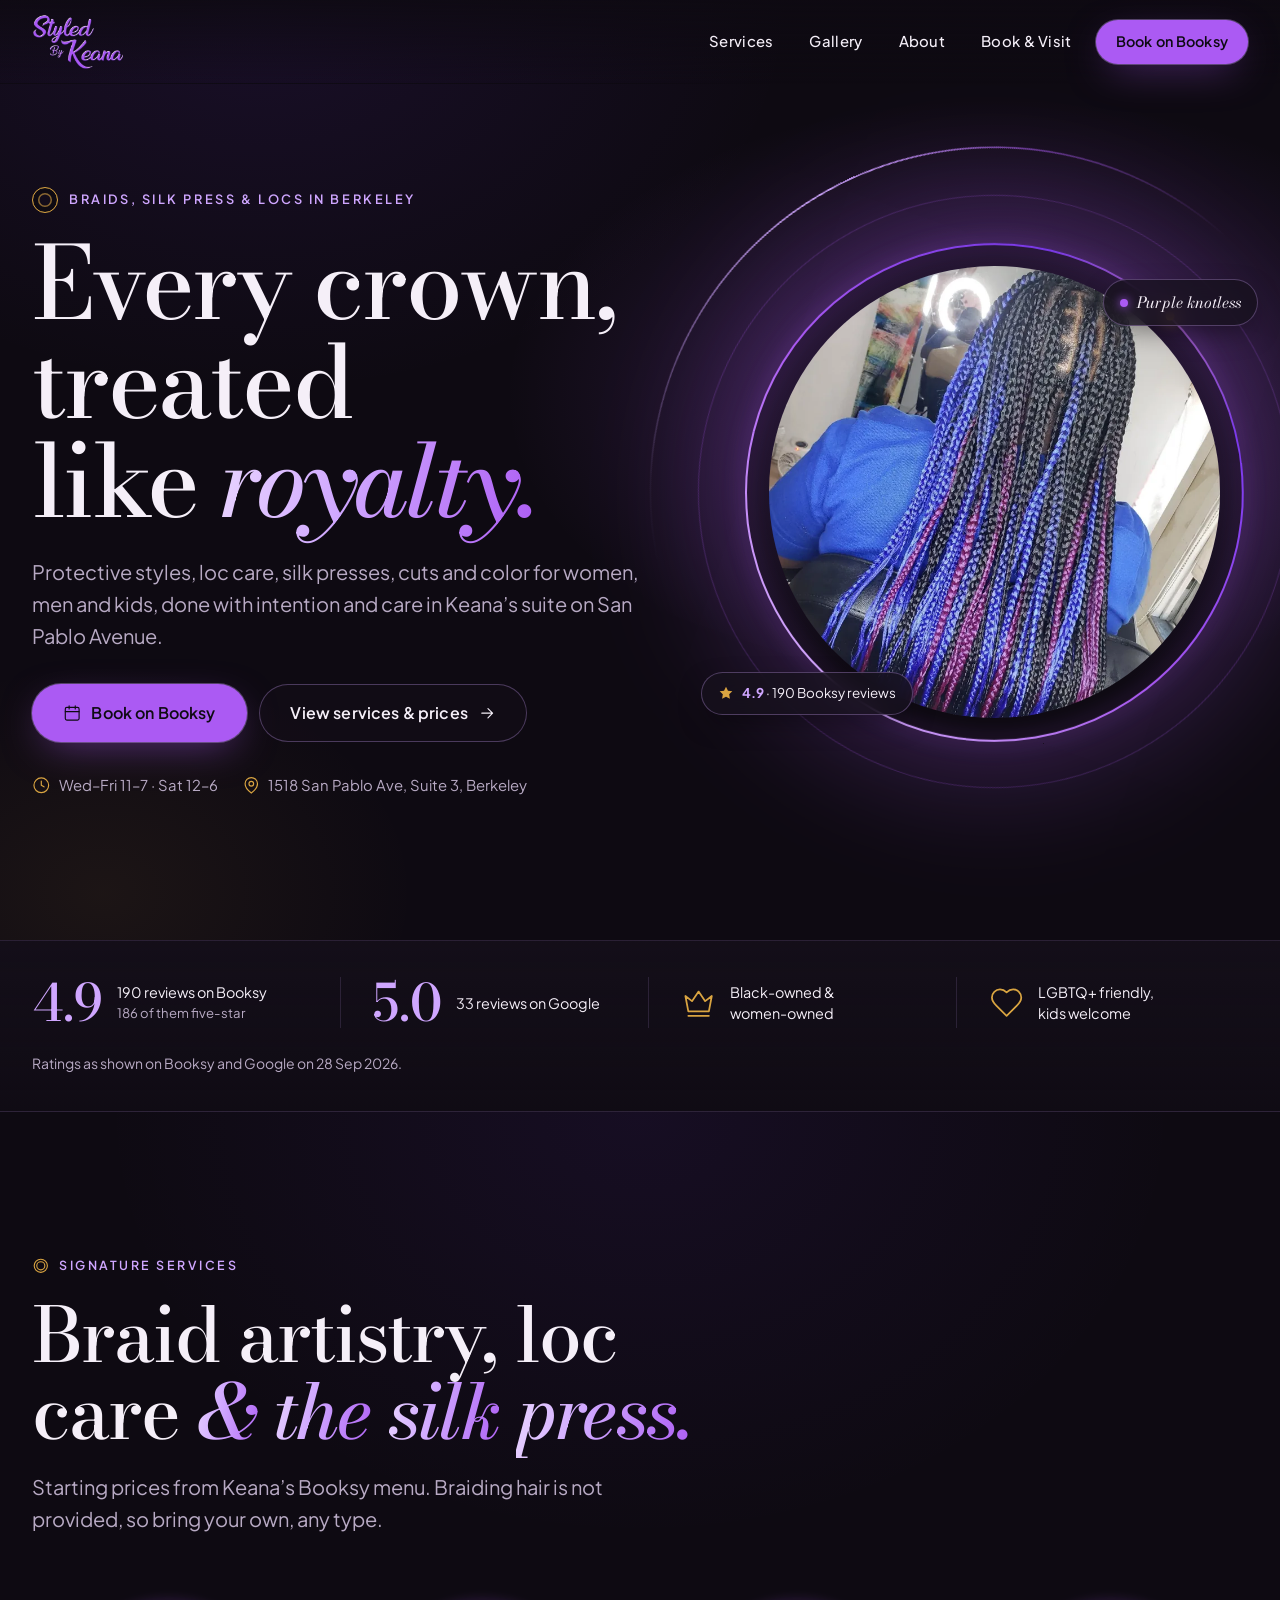
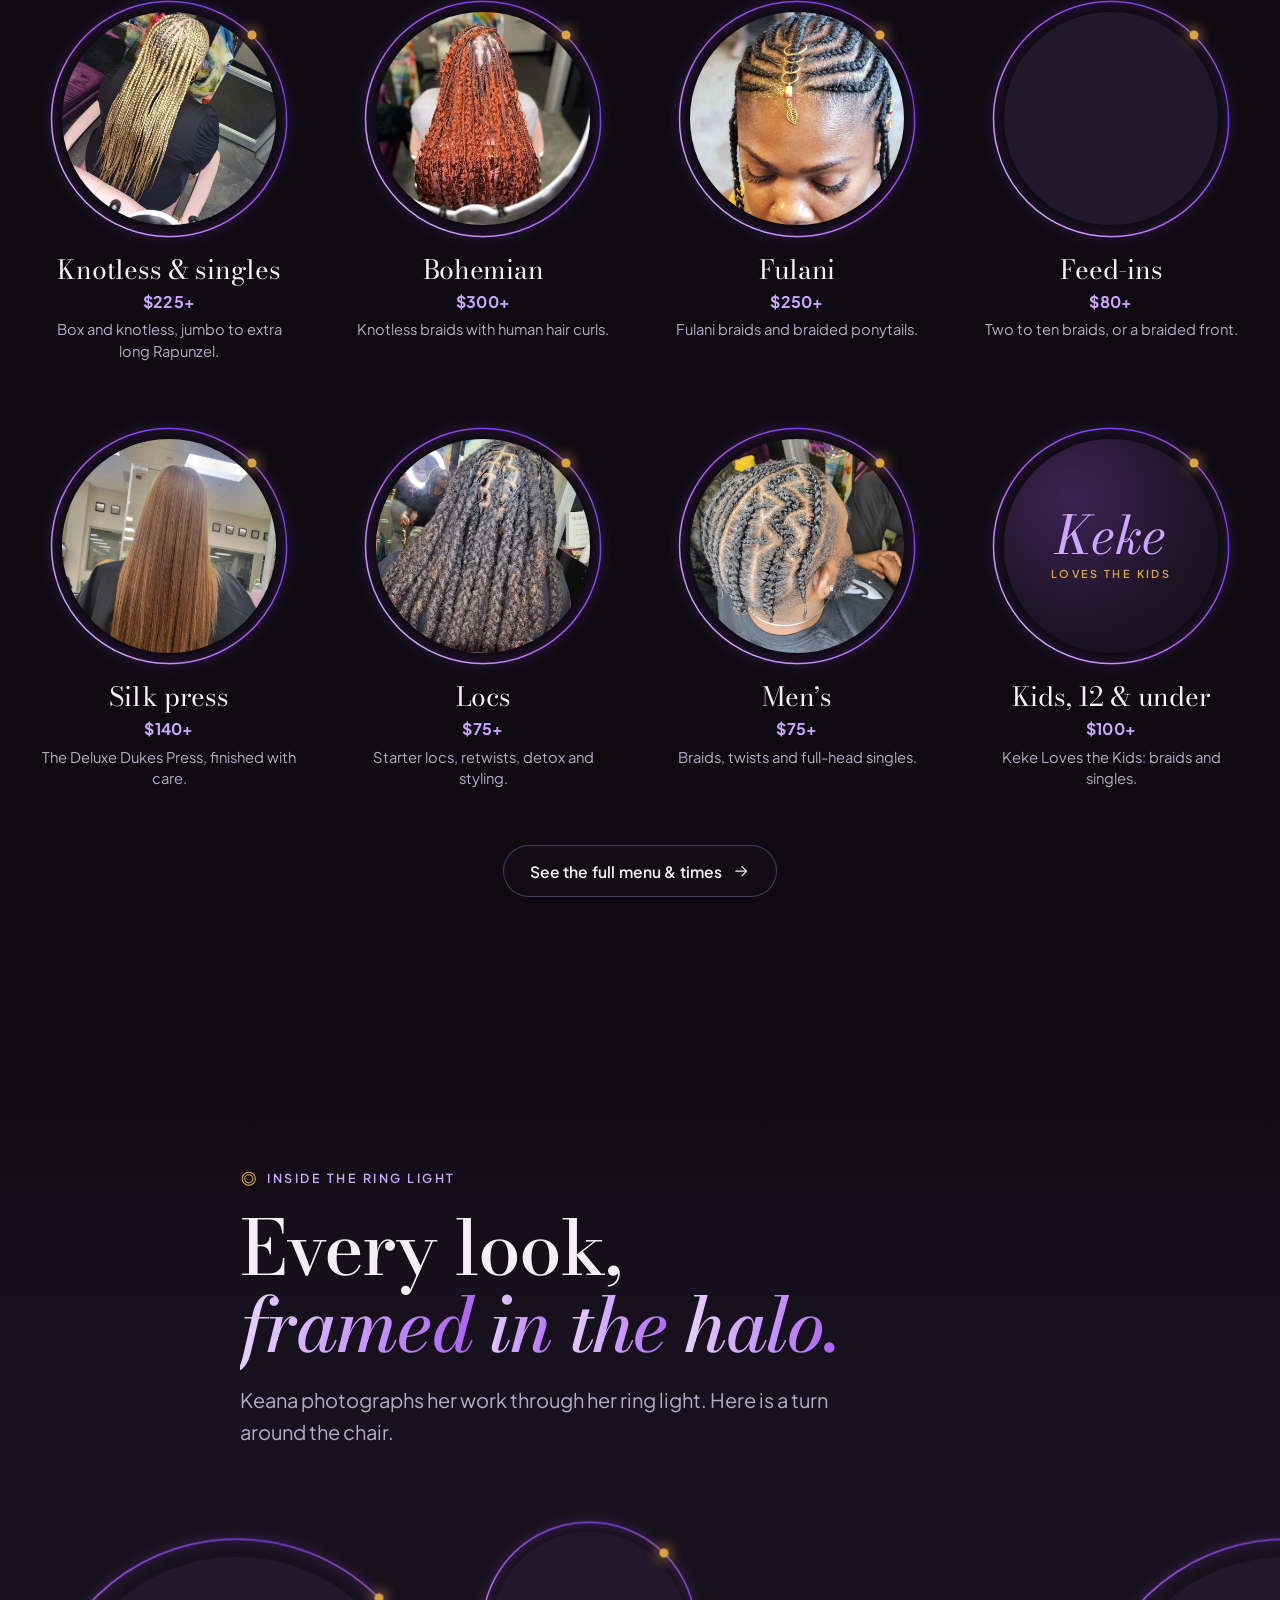
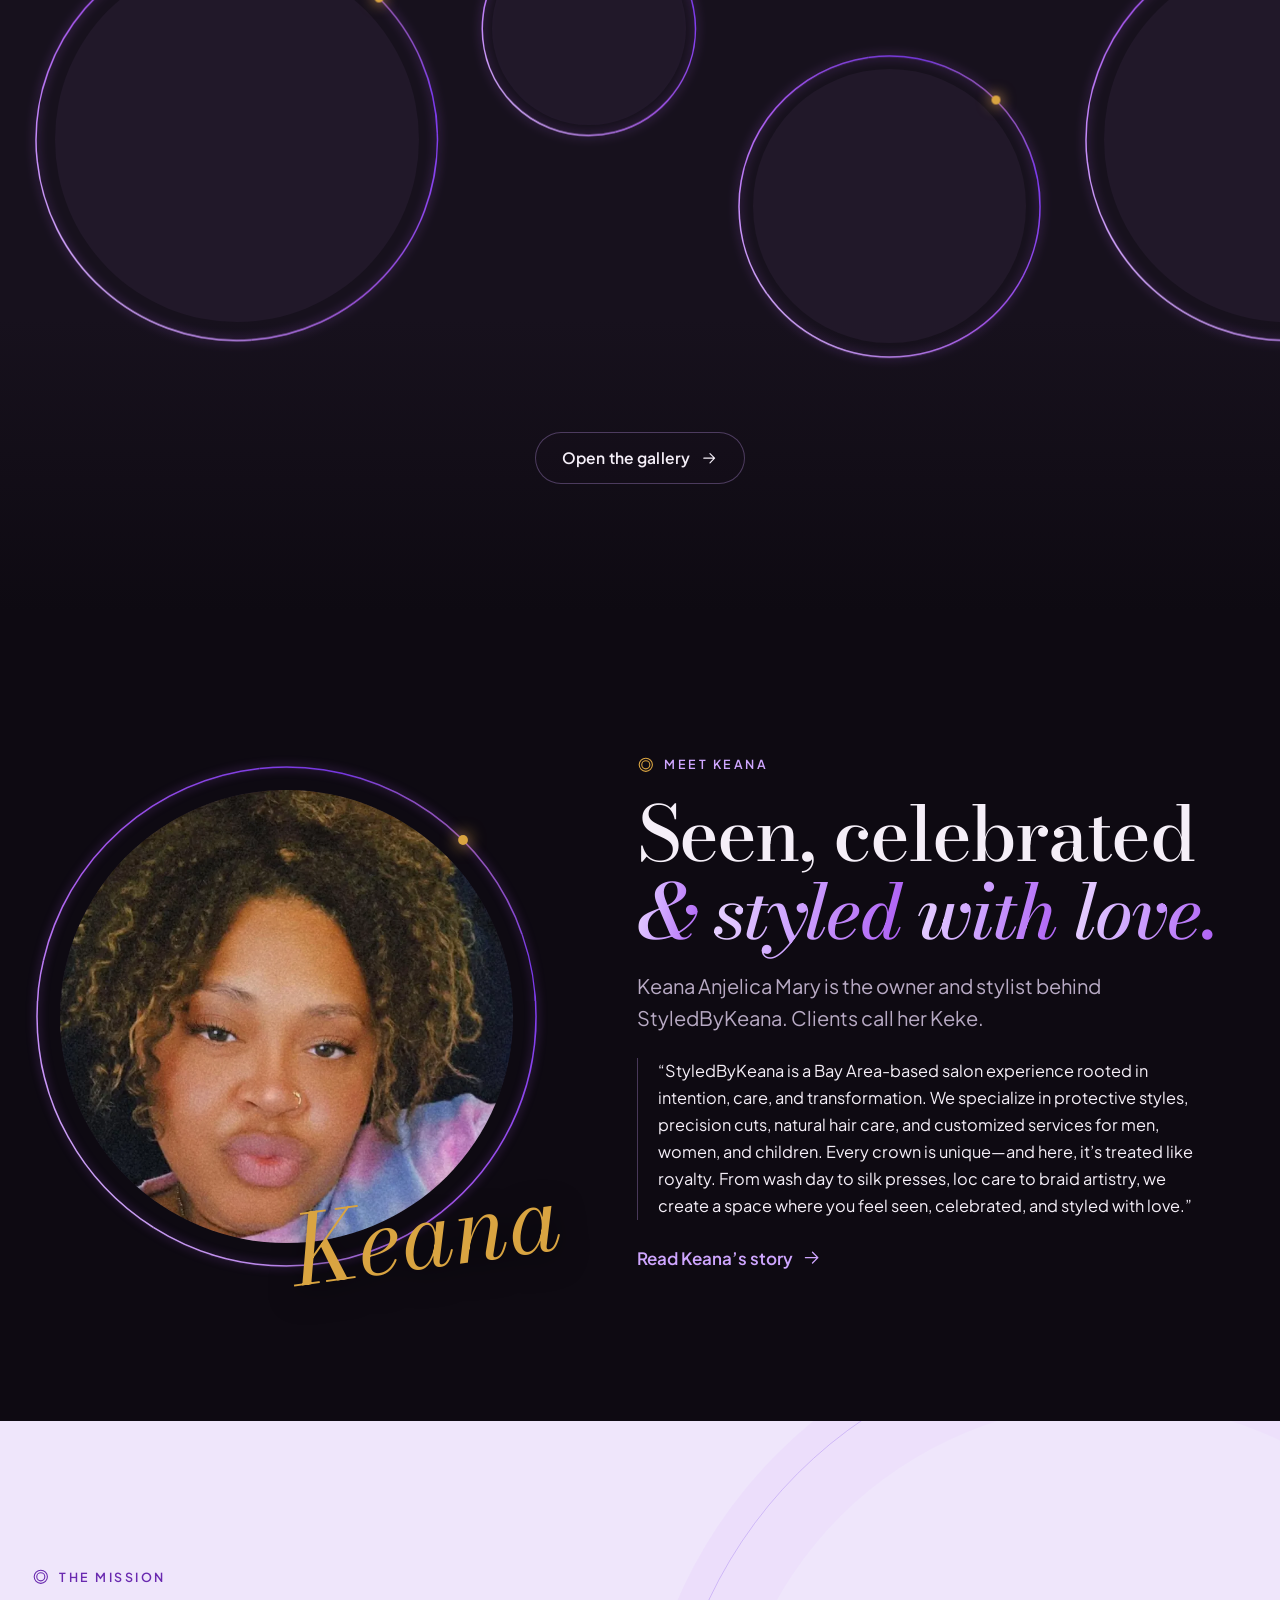
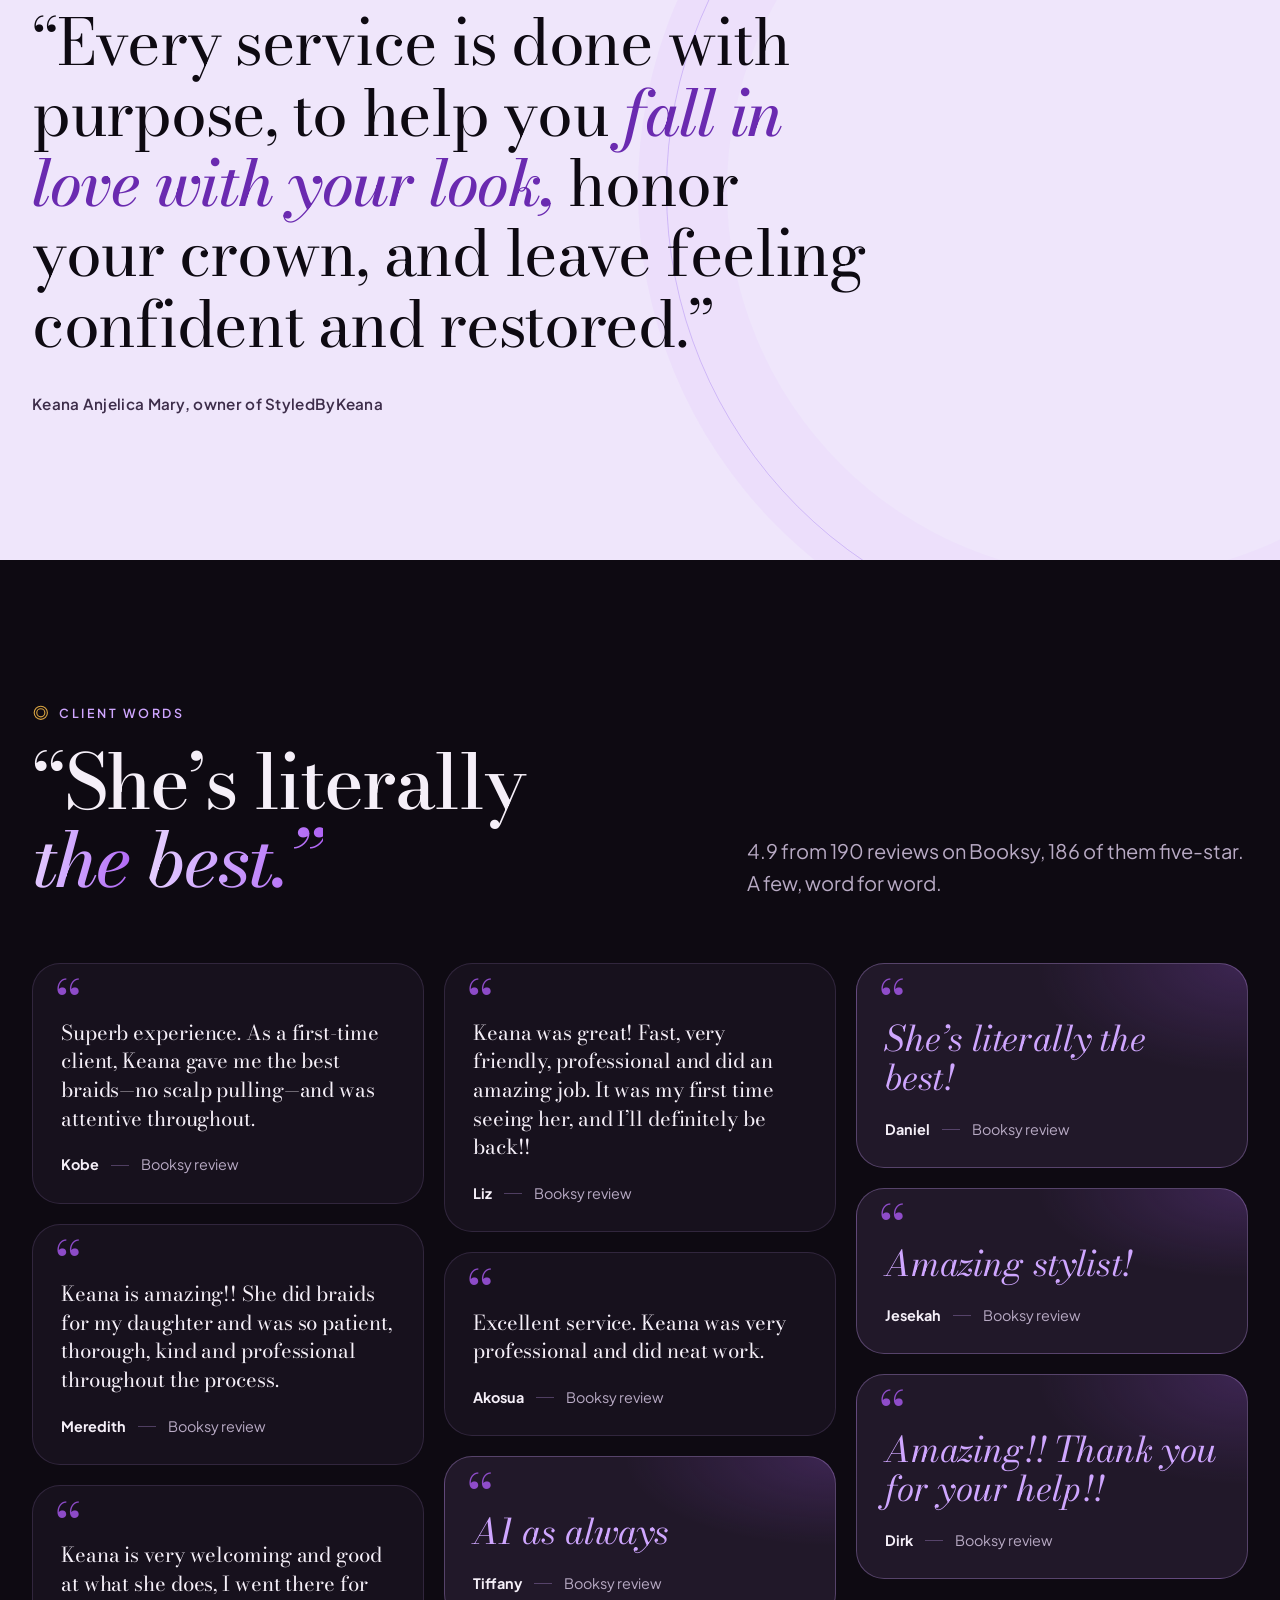
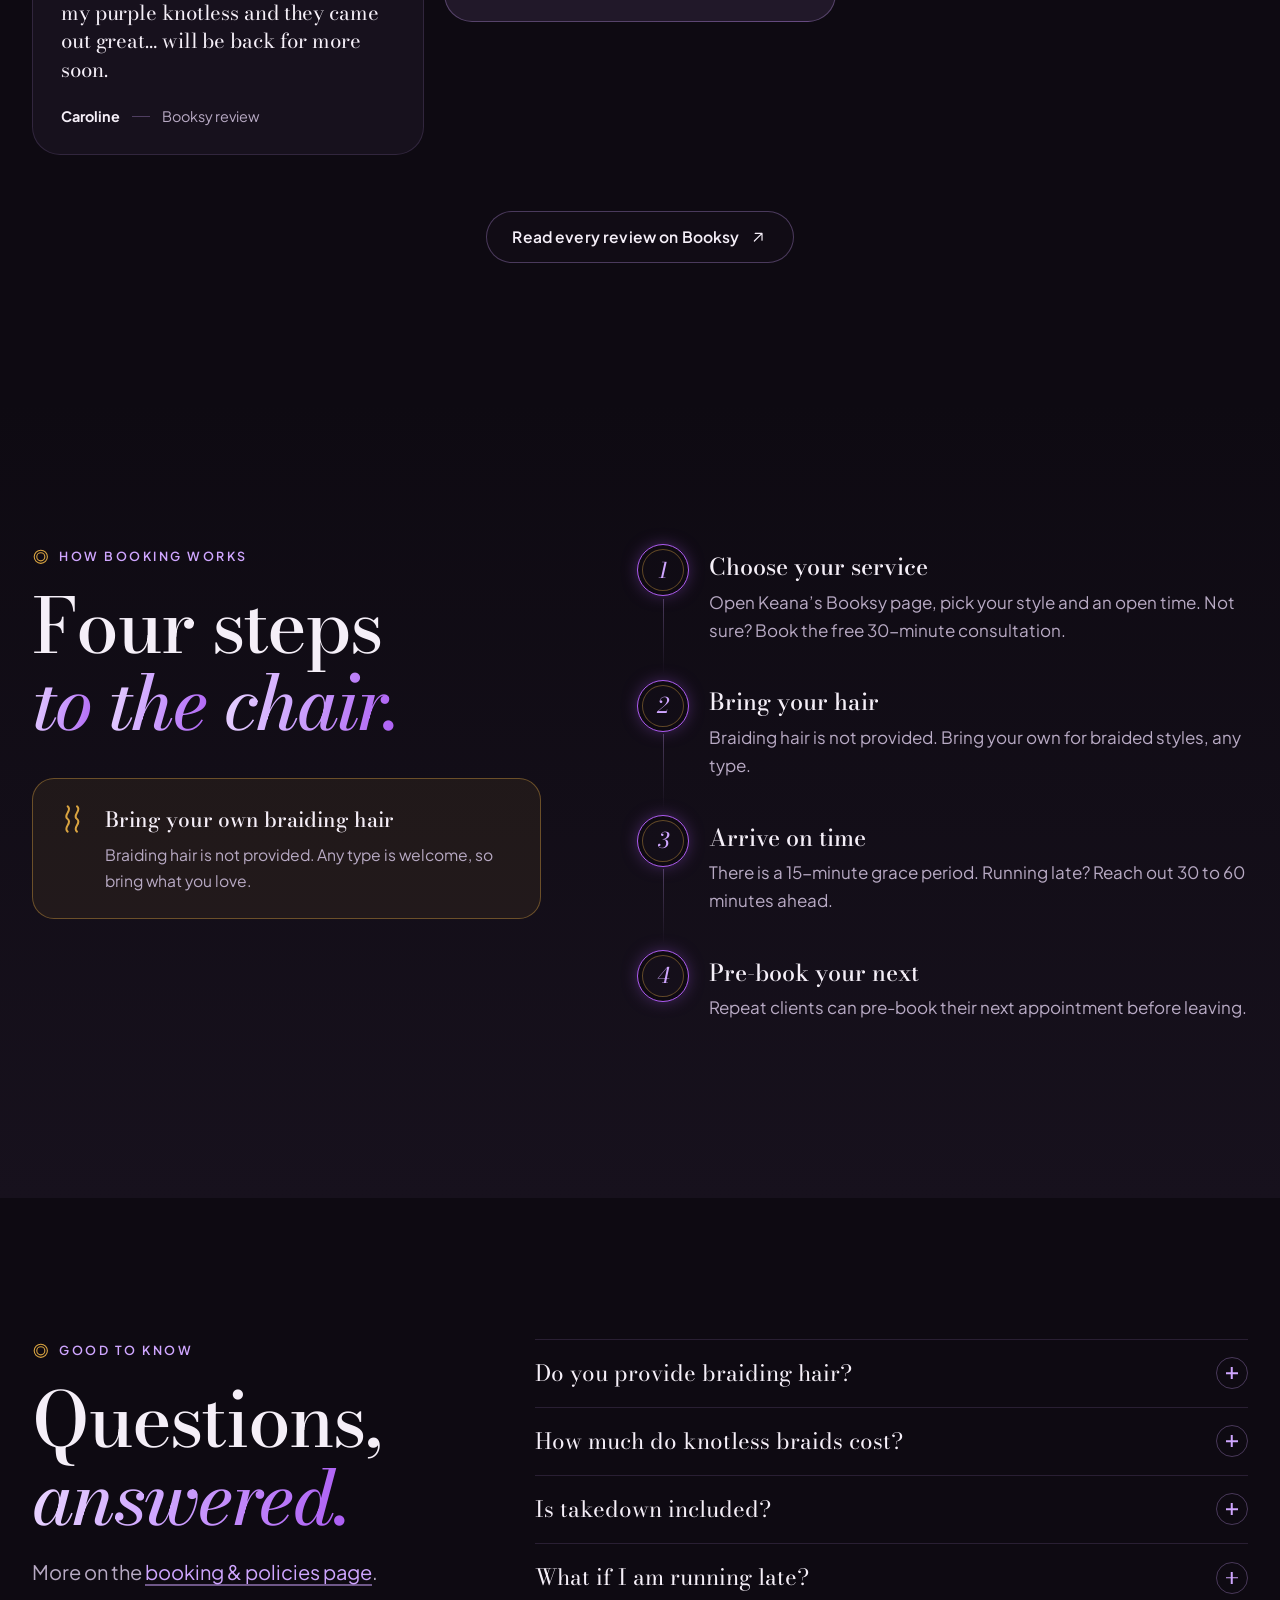
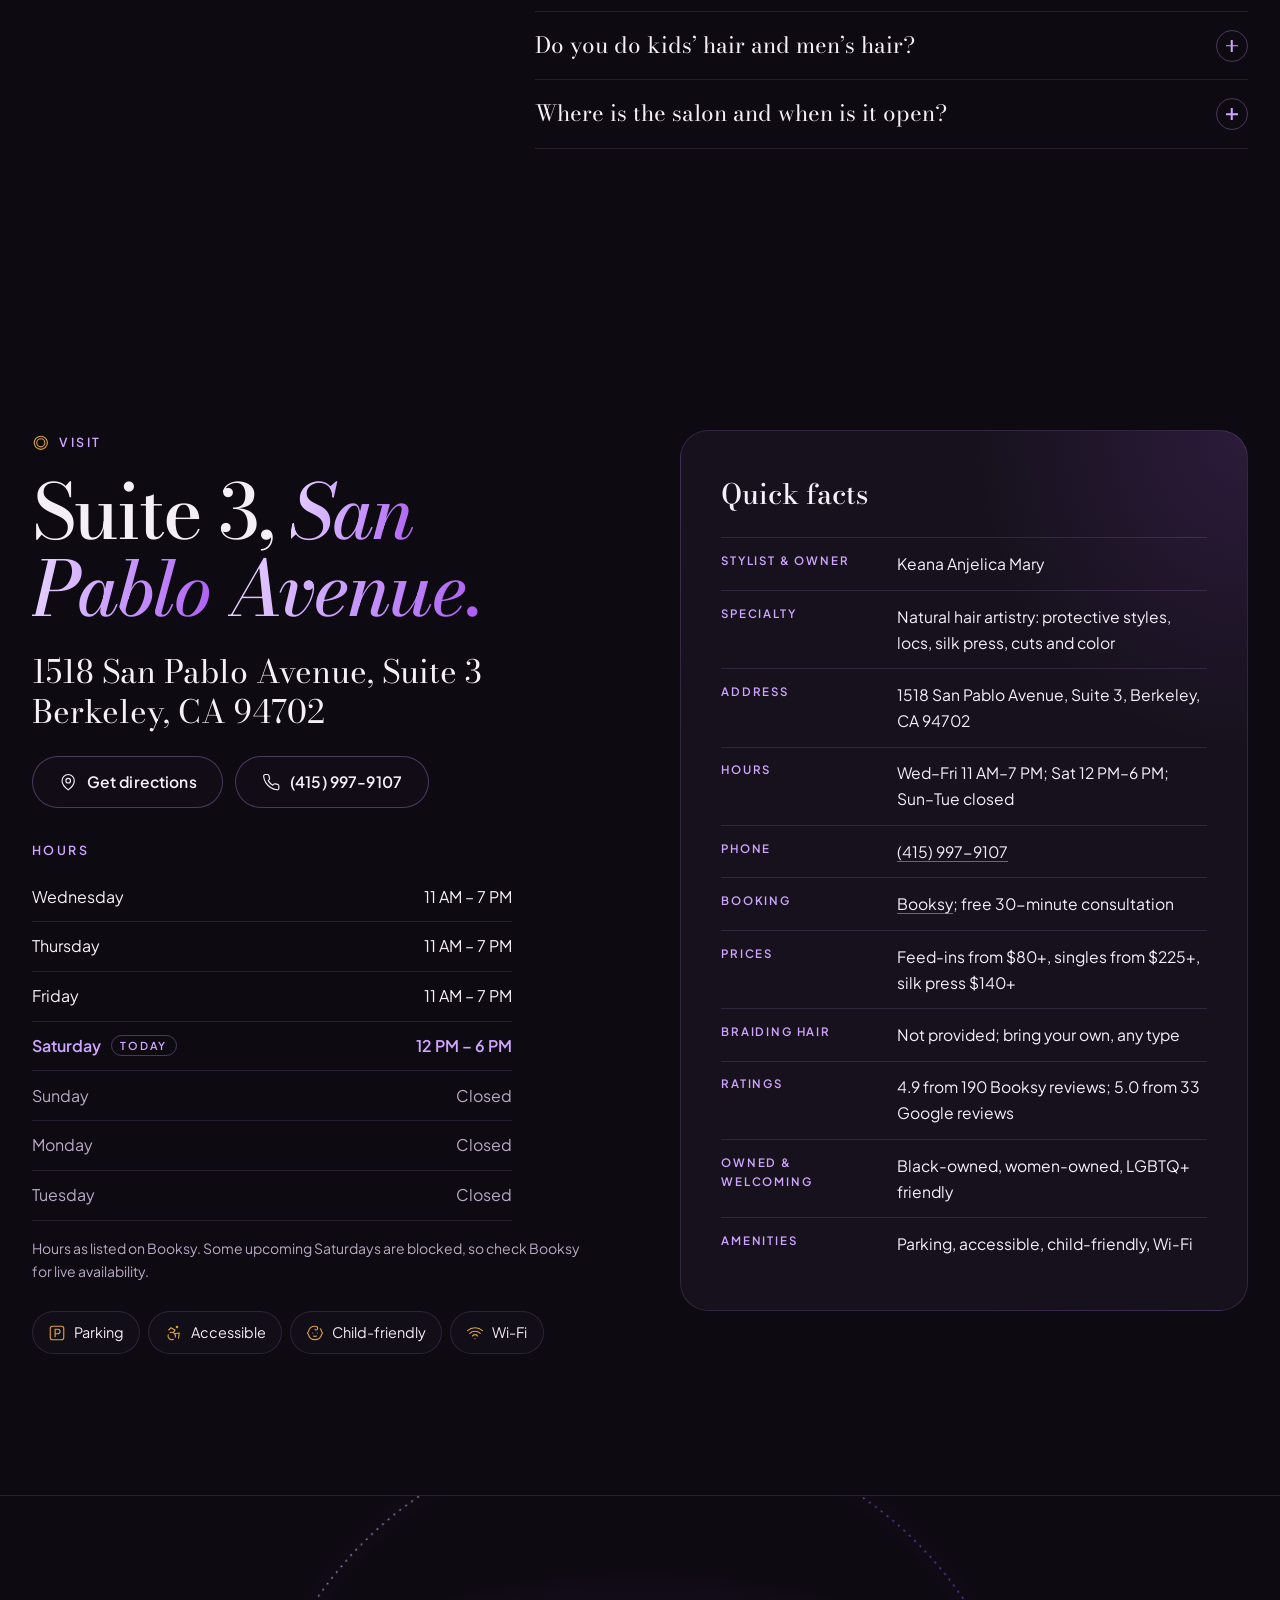
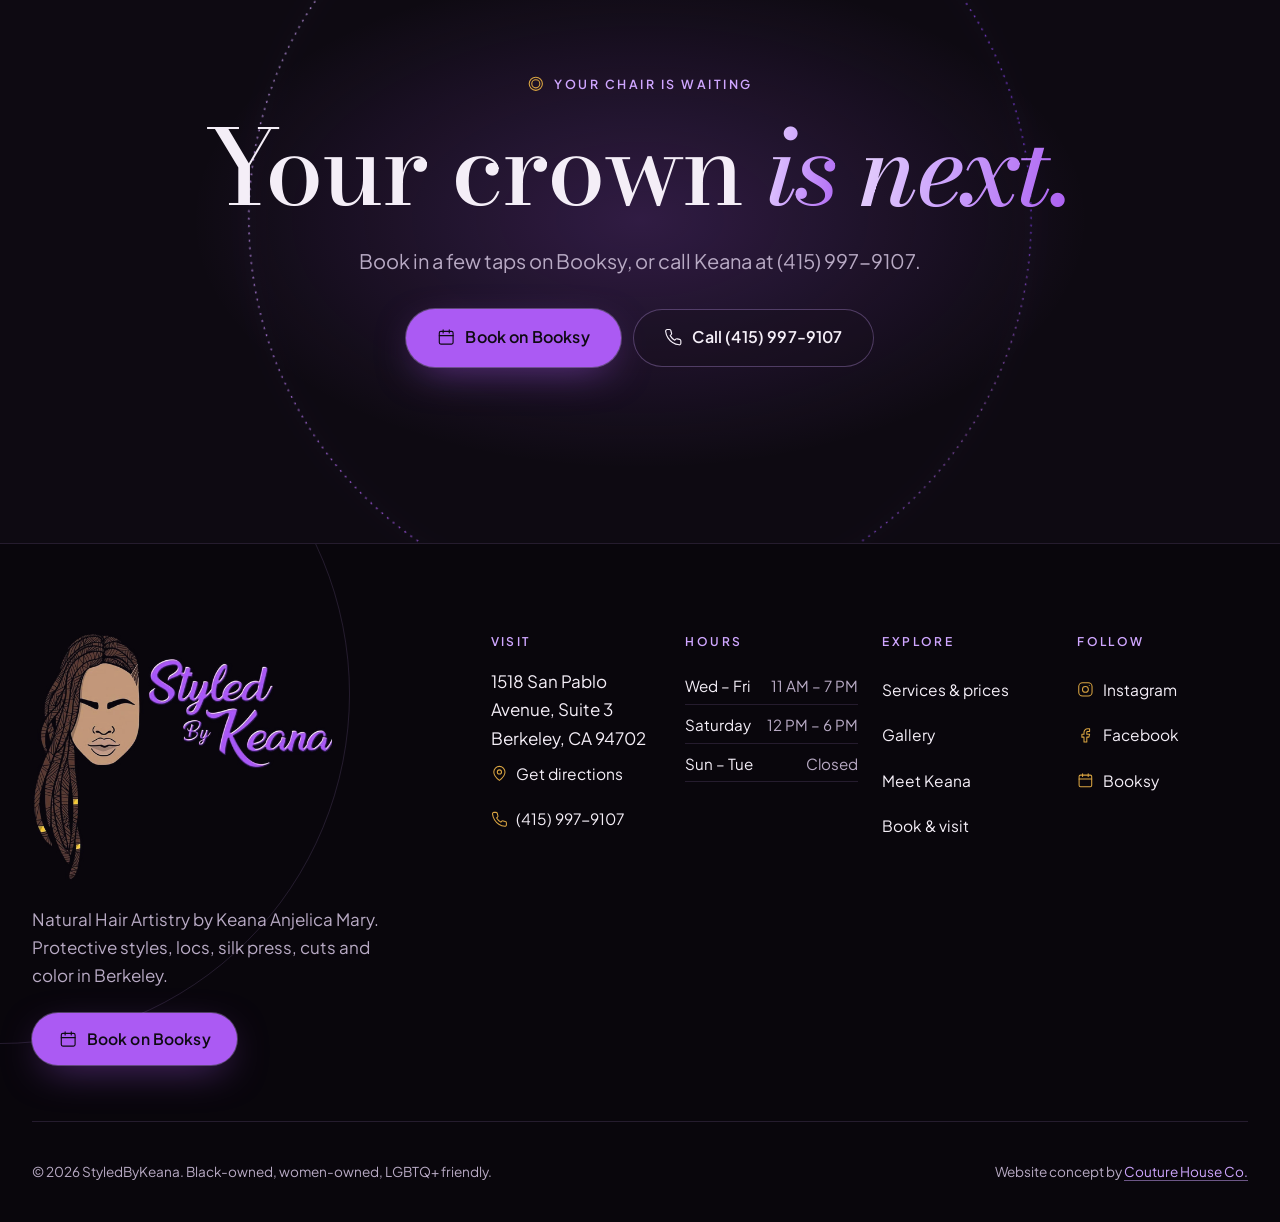
==== commit e147c290: "Update Netlify URLs, per-page OG images, and sitemap. Co-authored-by: Cursor <cursoragent@cursor.com" ====
--- a/index.html
+++ b/index.html
@@ -5,24 +5,27 @@
 <meta name="viewport" content="width=device-width, initial-scale=1, viewport-fit=cover">
 <title>Braids, Silk Press &amp; Locs in Berkeley | StyledByKeana</title>
 <meta name="description" content="Knotless, bohemian and Fulani braids, locs, silk press, cuts and color by Keana in Berkeley. 4.9 from 190 Booksy reviews. Book online at 1518 San Pablo Ave.">
-<link rel="canonical" href="https://styledbykeana.netlify.app/">
+<link rel="canonical" href="https://styledbykeana-website.netlify.app/">
 <meta name="theme-color" content="#0e0a12">
 <meta name="color-scheme" content="dark">
 <meta name="format-detection" content="telephone=no">
 <meta property="og:type" content="website">
 <meta property="og:site_name" content="StyledByKeana">
-<meta property="og:title" content="Braids, Silk Press &amp; Locs in Berkeley | StyledByKeana">
+<meta property="og:title" content="StyledByKeana | Braids, Silk Press &amp; Locs, Berkeley">
 <meta property="og:description" content="Knotless, bohemian and Fulani braids, locs, silk press, cuts and color by Keana in Berkeley. 4.9 from 190 Booksy reviews. Book online at 1518 San Pablo Ave.">
-<meta property="og:url" content="https://styledbykeana.netlify.app/">
-<meta property="og:image" content="https://styledbykeana.netlify.app/assets/img/share.jpg">
+<meta property="og:url" content="https://styledbykeana-website.netlify.app/">
+<meta property="og:image" content="https://styledbykeana-website.netlify.app/assets/img/og/home.jpg">
+<meta property="og:image:secure_url" content="https://styledbykeana-website.netlify.app/assets/img/og/home.jpg">
 <meta property="og:image:width" content="1200">
 <meta property="og:image:height" content="630">
-<meta property="og:image:alt" content="StyledByKeana logo beside purple knotless braids framed in a glowing ring. Braids, silk press and locs in Berkeley, CA.">
+<meta property="og:image:type" content="image/jpeg">
+<meta property="og:image:alt" content="StyledByKeana link preview: Every crown, treated like royalty. Natural hair artistry in Berkeley. 4.9 on Booksy · 190 reviews. Shown with client photos.">
 <meta property="og:locale" content="en_US">
 <meta name="twitter:card" content="summary_large_image">
-<meta name="twitter:title" content="Braids, Silk Press &amp; Locs in Berkeley | StyledByKeana">
+<meta name="twitter:title" content="StyledByKeana | Braids, Silk Press &amp; Locs, Berkeley">
 <meta name="twitter:description" content="Knotless, bohemian and Fulani braids, locs, silk press, cuts and color by Keana in Berkeley. 4.9 from 190 Booksy reviews. Book online at 1518 San Pablo Ave.">
-<meta name="twitter:image" content="https://styledbykeana.netlify.app/assets/img/share.jpg">
+<meta name="twitter:image" content="https://styledbykeana-website.netlify.app/assets/img/og/home.jpg">
+<meta name="twitter:image:alt" content="StyledByKeana link preview: Every crown, treated like royalty. Natural hair artistry in Berkeley. 4.9 on Booksy · 190 reviews. Shown with client photos.">
 <link rel="icon" href="assets/img/favicon.svg" type="image/svg+xml">
 <link rel="icon" href="assets/img/favicon-32.png" sizes="32x32" type="image/png">
 <link rel="apple-touch-icon" href="assets/img/apple-touch-icon.png">
@@ -38,8 +41,8 @@
 <script src="assets/vendor/DrawSVGPlugin.min.js" defer></script>
 <script src="assets/vendor/lenis.min.js" defer></script>
 <script src="assets/js/site.js" defer></script>
-<script type="application/ld+json">{"@context":"https://schema.org","@type":"HairSalon","@id":"https://styledbykeana.netlify.app/#salon","name":"StyledByKeana","alternateName":"Styled By Keana","description":"Natural hair artistry by Keana Anjelica Mary in Berkeley, CA: protective styles, knotless and bohemian braids, Fulani, feed-ins, twists, invisible locs, locs, the Deluxe Dukes Press silk press, cuts, color, men's braids and kids' braids (Keke Loves the Kids, 12 and under).","url":"https://styledbykeana.netlify.app/","logo":"https://styledbykeana.netlify.app/assets/img/icon-512.png","image":["https://styledbykeana.netlify.app/assets/img/share.jpg","https://styledbykeana.netlify.app/assets/img/purple-knotless-braids.webp"],"telephone":"+1-415-997-9107","address":{"@type":"PostalAddress","streetAddress":"1518 San Pablo Avenue, Suite 3","addressLocality":"Berkeley","addressRegion":"CA","postalCode":"94702","addressCountry":"US"},"openingHoursSpecification":[{"@type":"OpeningHoursSpecification","dayOfWeek":["Wednesday","Thursday","Friday"],"opens":"11:00","closes":"19:00"},{"@type":"OpeningHoursSpecification","dayOfWeek":"Saturday","opens":"12:00","closes":"18:00"}],"priceRange":"$10-$600","currenciesAccepted":"USD","areaServed":[{"@type":"City","name":"Berkeley, CA"},{"@type":"Place","name":"San Francisco Bay Area"}],"sameAs":["https://www.instagram.com/styledbykeana/","https://www.facebook.com/StyledbyKeana-112199453529756/","https://booksy.com/en-us/240113_styledbykeana_hair-salon_119583_berkeley"],"founder":{"@type":"Person","name":"Keana Anjelica Mary","jobTitle":"Owner and stylist"},"employee":{"@type":"Person","name":"Keana Anjelica Mary","jobTitle":"Natural hair artist"},"amenityFeature":[{"@type":"LocationFeatureSpecification","name":"Parking","value":true},{"@type":"LocationFeatureSpecification","name":"Accessible","value":true},{"@type":"LocationFeatureSpecification","name":"Child-friendly","value":true},{"@type":"LocationFeatureSpecification","name":"Wi-Fi","value":true}],"potentialAction":{"@type":"ReserveAction","target":{"@type":"EntryPoint","urlTemplate":"https://booksy.com/en-us/240113_styledbykeana_hair-salon_119583_berkeley","actionPlatform":["https://schema.org/DesktopWebPlatform","https://schema.org/MobileWebPlatform"]},"result":{"@type":"Reservation","name":"StyledByKeana appointment"}},"hasOfferCatalog":{"@type":"OfferCatalog","name":"StyledByKeana services","itemListElement":[{"@type":"OfferCatalog","name":"Consultation & scheduling fees","itemListElement":[{"@type":"Offer","itemOffered":{"@type":"Service","name":"Consultation"},"priceSpecification":{"@type":"PriceSpecification","price":0,"priceCurrency":"USD"}},{"@type":"Offer","itemOffered":{"@type":"Service","name":"Early morning appointment fee","description":"For appointments before regular hours."},"priceSpecification":{"@type":"PriceSpecification","minPrice":50,"price":50,"priceCurrency":"USD"}},{"@type":"Offer","itemOffered":{"@type":"Service","name":"Same-day / day-off fee","description":"Same-day bookings, or appointments on a day off (typically Monday)."},"priceSpecification":{"@type":"PriceSpecification","minPrice":75,"price":75,"priceCurrency":"USD"}}]},{"@type":"OfferCatalog","name":"Singles & Knotless","itemListElement":[{"@type":"Offer","itemOffered":{"@type":"Service","name":"Jumbo singles","description":"Box or knotless."},"priceSpecification":{"@type":"PriceSpecification","minPrice":225,"price":225,"priceCurrency":"USD"}},{"@type":"Offer","itemOffered":{"@type":"Service","name":"Large singles","description":"Box or knotless."},"priceSpecification":{"@type":"PriceSpecification","minPrice":250,"price":250,"priceCurrency":"USD"}},{"@type":"Offer","itemOffered":{"@type":"Service","name":"Medium singles","description":"Box or knotless."},"priceSpecification":{"@type":"PriceSpecification","minPrice":275,"price":275,"priceCurrency":"USD"}},{"@type":"Offer","itemOffered":{"@type":"Service","name":"Small singles","description":"Box or knotless."},"priceSpecification":{"@type":"PriceSpecification","minPrice":450,"price":450,"priceCurrency":"USD"}},{"@type":"Offer","itemOffered":{"@type":"Service","name":"Extra long singles (Rapunzel)","description":"Box or knotless."},"priceSpecification":{"@type":"PriceSpecification","minPrice":600,"price":600,"priceCurrency":"USD"}}]},{"@type":"OfferCatalog","name":"Bohemian","itemListElement":[{"@type":"Offer","itemOffered":{"@type":"Service","name":"Bohemian braids, large","description":"Knotless with human hair curls."},"priceSpecification":{"@type":"PriceSpecification","minPrice":300,"price":300,"priceCurrency":"USD"}},{"@type":"Offer","itemOffered":{"@type":"Service","name":"Bohemian braids, medium","description":"Knotless with human hair curls."},"priceSpecification":{"@type":"PriceSpecification","minPrice":350,"price":350,"priceCurrency":"USD"}},{"@type":"Offer","itemOffered":{"@type":"Service","name":"Bohemian braids, small","description":"Knotless with human hair curls."},"priceSpecification":{"@type":"PriceSpecification","minPrice":450,"price":450,"priceCurrency":"USD"}}]},{"@type":"OfferCatalog","name":"Braided Ponytails & Fulani","itemListElement":[{"@type":"Offer","itemOffered":{"@type":"Service","name":"Sleek ponytail","description":"Hair added."},"priceSpecification":{"@type":"PriceSpecification","minPrice":150,"price":150,"priceCurrency":"USD"}},{"@type":"Offer","itemOffered":{"@type":"Service","name":"Medium braided ponytail"},"priceSpecification":{"@type":"PriceSpecification","minPrice":150,"price":150,"priceCurrency":"USD"}},{"@type":"Offer","itemOffered":{"@type":"Service","name":"Large Fulani"},"priceSpecification":{"@type":"PriceSpecification","minPrice":250,"price":250,"priceCurrency":"USD"}},{"@type":"Offer","itemOffered":{"@type":"Service","name":"Fulani","description":"Braids and singles mixed."},"priceSpecification":{"@type":"PriceSpecification","minPrice":350,"price":350,"priceCurrency":"USD"}},{"@type":"Offer","itemOffered":{"@type":"Service","name":"Small braided ponytail"},"priceSpecification":{"@type":"PriceSpecification","minPrice":300,"price":300,"priceCurrency":"USD"}},{"@type":"Offer","itemOffered":{"@type":"Service","name":"Small Fulani"},"priceSpecification":{"@type":"PriceSpecification","minPrice":400,"price":400,"priceCurrency":"USD"}}]},{"@type":"OfferCatalog","name":"Feed-in Braids","itemListElement":[{"@type":"Offer","itemOffered":{"@type":"Service","name":"2 feed-in braids"},"priceSpecification":{"@type":"PriceSpecification","minPrice":80,"price":80,"priceCurrency":"USD"}},{"@type":"Offer","itemOffered":{"@type":"Service","name":"4 feed-in braids"},"priceSpecification":{"@type":"PriceSpecification","minPrice":120,"price":120,"priceCurrency":"USD"}},{"@type":"Offer","itemOffered":{"@type":"Service","name":"6 feed-in braids"},"priceSpecification":{"@type":"PriceSpecification","minPrice":160,"price":160,"priceCurrency":"USD"}},{"@type":"Offer","itemOffered":{"@type":"Service","name":"8 feed-in braids"},"priceSpecification":{"@type":"PriceSpecification","minPrice":200,"price":200,"priceCurrency":"USD"}},{"@type":"Offer","itemOffered":{"@type":"Service","name":"10 feed-in braids"},"priceSpecification":{"@type":"PriceSpecification","minPrice":240,"price":240,"priceCurrency":"USD"}},{"@type":"Offer","itemOffered":{"@type":"Service","name":"Braided front only"},"priceSpecification":{"@type":"PriceSpecification","minPrice":100,"price":100,"priceCurrency":"USD"}},{"@type":"Offer","itemOffered":{"@type":"Service","name":"Braided front, crochet back"},"priceSpecification":{"@type":"PriceSpecification","minPrice":225,"price":225,"priceCurrency":"USD"}}]},{"@type":"OfferCatalog","name":"Twists & Invisible Locs","itemListElement":[{"@type":"Offer","itemOffered":{"@type":"Service","name":"Twist"},"priceSpecification":{"@type":"PriceSpecification","minPrice":200,"price":200,"priceCurrency":"USD"}},{"@type":"Offer","itemOffered":{"@type":"Service","name":"Invisible locs"},"priceSpecification":{"@type":"PriceSpecification","minPrice":300,"price":300,"priceCurrency":"USD"}}]},{"@type":"OfferCatalog","name":"Locs","itemListElement":[{"@type":"Offer","itemOffered":{"@type":"Service","name":"Starter locs"},"priceSpecification":{"@type":"PriceSpecification","minPrice":300,"price":300,"priceCurrency":"USD"}},{"@type":"Offer","itemOffered":{"@type":"Service","name":"Loc styling"},"priceSpecification":{"@type":"PriceSpecification","minPrice":75,"price":75,"priceCurrency":"USD"}},{"@type":"Offer","itemOffered":{"@type":"Service","name":"Loc detox"},"priceSpecification":{"@type":"PriceSpecification","minPrice":100,"price":100,"priceCurrency":"USD"}},{"@type":"Offer","itemOffered":{"@type":"Service","name":"Wash & retwist, man bun or mohawk"},"priceSpecification":{"@type":"PriceSpecification","minPrice":120,"price":120,"priceCurrency":"USD"}},{"@type":"Offer","itemOffered":{"@type":"Service","name":"Wash & retwist, man bun or mohawk, with style"},"priceSpecification":{"@type":"PriceSpecification","minPrice":170,"price":170,"priceCurrency":"USD"}},{"@type":"Offer","itemOffered":{"@type":"Service","name":"Wash & retwist, full head"},"priceSpecification":{"@type":"PriceSpecification","minPrice":150,"price":150,"priceCurrency":"USD"}},{"@type":"Offer","itemOffered":{"@type":"Service","name":"Wash & retwist, full head, with style"},"priceSpecification":{"@type":"PriceSpecification","minPrice":200,"price":200,"priceCurrency":"USD"}}]},{"@type":"OfferCatalog","name":"Silk Press & Women’s Care","itemListElement":[{"@type":"Offer","itemOffered":{"@type":"Service","name":"Deluxe Dukes Press","description":"Silk press service: shampoo, deep condition, blow-dry and silk press. Optional trim or hot tool style."},"priceSpecification":{"@type":"PriceSpecification","minPrice":140,"price":140,"priceCurrency":"USD"}},{"@type":"Offer","itemOffered":{"@type":"Service","name":"Touch ups"},"priceSpecification":{"@type":"PriceSpecification","minPrice":150,"price":150,"priceCurrency":"USD"}},{"@type":"Offer","itemOffered":{"@type":"Service","name":"Braid down (wig or weave)"},"priceSpecification":{"@type":"PriceSpecification","minPrice":50,"price":50,"priceCurrency":"USD"}}]},{"@type":"OfferCatalog","name":"Cuts & Maintenance","itemListElement":[{"@type":"Offer","itemOffered":{"@type":"Service","name":"Trim (1 inch or less)"},"priceSpecification":{"@type":"PriceSpecification","minPrice":40,"price":40,"priceCurrency":"USD"}},{"@type":"Offer","itemOffered":{"@type":"Service","name":"Haircut"},"priceSpecification":{"@type":"PriceSpecification","minPrice":100,"price":100,"priceCurrency":"USD"}},{"@type":"Offer","itemOffered":{"@type":"Service","name":"Shampoo, condition & blow dry"},"priceSpecification":{"@type":"PriceSpecification","minPrice":50,"price":50,"priceCurrency":"USD"}},{"@type":"Offer","itemOffered":{"@type":"Service","name":"Take down","description":"Book separately; takedown is not included in braid services."},"priceSpecification":{"@type":"PriceSpecification","minPrice":75,"price":75,"priceCurrency":"USD"}},{"@type":"Offer","itemOffered":{"@type":"Service","name":"Twist","description":"Natural hair care twist."},"priceSpecification":{"@type":"PriceSpecification","minPrice":150,"price":150,"priceCurrency":"USD"}}]},{"@type":"OfferCatalog","name":"Color","itemListElement":[{"@type":"Offer","itemOffered":{"@type":"Service","name":"Toner","description":"Hourly, from $75."},"priceSpecification":{"@type":"PriceSpecification","minPrice":75,"price":75,"priceCurrency":"USD"}},{"@type":"Offer","itemOffered":{"@type":"Service","name":"Root touch-up (1–2 inches)"},"priceSpecification":{"@type":"PriceSpecification","minPrice":120,"price":120,"priceCurrency":"USD"}},{"@type":"Offer","itemOffered":{"@type":"Service","name":"Highlights, full head"},"priceSpecification":{"@type":"PriceSpecification","minPrice":250,"price":250,"priceCurrency":"USD"}},{"@type":"Offer","itemOffered":{"@type":"Service","name":"Highlights, partial"},"priceSpecification":{"@type":"PriceSpecification","minPrice":150,"price":150,"priceCurrency":"USD"}},{"@type":"Offer","itemOffered":{"@type":"Service","name":"Lightening"},"priceSpecification":{"@type":"PriceSpecification","minPrice":300,"price":300,"priceCurrency":"USD"}},{"@type":"Offer","itemOffered":{"@type":"Service","name":"All-over color"},"priceSpecification":{"@type":"PriceSpecification","minPrice":200,"price":200,"priceCurrency":"USD"}}]},{"@type":"OfferCatalog","name":"Men’s","itemListElement":[{"@type":"Offer","itemOffered":{"@type":"Service","name":"Men’s 2 braids"},"priceSpecification":{"@type":"PriceSpecification","minPrice":75,"price":75,"priceCurrency":"USD"}},{"@type":"Offer","itemOffered":{"@type":"Service","name":"Braids or twist man bun / mohawk"},"priceSpecification":{"@type":"PriceSpecification","minPrice":100,"price":100,"priceCurrency":"USD"}},{"@type":"Offer","itemOffered":{"@type":"Service","name":"Men’s 4–6 braids"},"priceSpecification":{"@type":"PriceSpecification","minPrice":120,"price":120,"priceCurrency":"USD"}},{"@type":"Offer","itemOffered":{"@type":"Service","name":"Simple full head","description":"Large singles, 10 or less."},"priceSpecification":{"@type":"PriceSpecification","minPrice":120,"price":120,"priceCurrency":"USD"}},{"@type":"Offer","itemOffered":{"@type":"Service","name":"Men’s singles, full head"},"priceSpecification":{"@type":"PriceSpecification","minPrice":150,"price":150,"priceCurrency":"USD"}}]},{"@type":"OfferCatalog","name":"Keke Loves the Kids","itemListElement":[{"@type":"Offer","itemOffered":{"@type":"Service","name":"Kid’s braids","description":"Ages 12 and under."},"priceSpecification":{"@type":"PriceSpecification","minPrice":100,"price":100,"priceCurrency":"USD"}},{"@type":"Offer","itemOffered":{"@type":"Service","name":"Kid’s braids with natural hair, full head","description":"Ages 12 and under."},"priceSpecification":{"@type":"PriceSpecification","minPrice":150,"price":150,"priceCurrency":"USD"}},{"@type":"Offer","itemOffered":{"@type":"Service","name":"Kid’s singles","description":"Ages 12 and under."},"priceSpecification":{"@type":"PriceSpecification","minPrice":150,"price":150,"priceCurrency":"USD"}},{"@type":"Offer","itemOffered":{"@type":"Service","name":"Kid’s braids with hair added","description":"Ages 12 and under."},"priceSpecification":{"@type":"PriceSpecification","minPrice":200,"price":200,"priceCurrency":"USD"}}]},{"@type":"OfferCatalog","name":"Add-ons","itemListElement":[{"@type":"Offer","itemOffered":{"@type":"Service","name":"Steam therapy"},"priceSpecification":{"@type":"PriceSpecification","price":25,"priceCurrency":"USD"}},{"@type":"Offer","itemOffered":{"@type":"Service","name":"Scalp detox & massage"},"priceSpecification":{"@type":"PriceSpecification","price":20,"priceCurrency":"USD"}},{"@type":"Offer","itemOffered":{"@type":"Service","name":"Trim"},"priceSpecification":{"@type":"PriceSpecification","price":45,"priceCurrency":"USD"}},{"@type":"Offer","itemOffered":{"@type":"Service","name":"Hair fragrance finish"},"priceSpecification":{"@type":"PriceSpecification","price":10,"priceCurrency":"USD"}},{"@type":"Offer","itemOffered":{"@type":"Service","name":"Beads & accessories"}}]}]}}</script>
-<script type="application/ld+json">{"@context":"https://schema.org","@type":"WebSite","@id":"https://styledbykeana.netlify.app/#website","url":"https://styledbykeana.netlify.app/","name":"StyledByKeana","publisher":{"@id":"https://styledbykeana.netlify.app/#salon"},"inLanguage":"en-US"}</script>
+<script type="application/ld+json">{"@context":"https://schema.org","@type":"HairSalon","@id":"https://styledbykeana-website.netlify.app/#salon","name":"StyledByKeana","alternateName":"Styled By Keana","description":"Natural hair artistry by Keana Anjelica Mary in Berkeley, CA: protective styles, knotless and bohemian braids, Fulani, feed-ins, twists, invisible locs, locs, the Deluxe Dukes Press silk press, cuts, color, men's braids and kids' braids (Keke Loves the Kids, 12 and under).","url":"https://styledbykeana-website.netlify.app/","logo":"https://styledbykeana-website.netlify.app/assets/img/icon-512.png","image":["https://styledbykeana-website.netlify.app/assets/img/share.jpg","https://styledbykeana-website.netlify.app/assets/img/purple-knotless-braids.webp"],"telephone":"+1-415-997-9107","address":{"@type":"PostalAddress","streetAddress":"1518 San Pablo Avenue, Suite 3","addressLocality":"Berkeley","addressRegion":"CA","postalCode":"94702","addressCountry":"US"},"openingHoursSpecification":[{"@type":"OpeningHoursSpecification","dayOfWeek":["Wednesday","Thursday","Friday"],"opens":"11:00","closes":"19:00"},{"@type":"OpeningHoursSpecification","dayOfWeek":"Saturday","opens":"12:00","closes":"18:00"}],"priceRange":"$10-$600","currenciesAccepted":"USD","areaServed":[{"@type":"City","name":"Berkeley, CA"},{"@type":"Place","name":"San Francisco Bay Area"}],"sameAs":["https://www.instagram.com/styledbykeana/","https://www.facebook.com/StyledbyKeana-112199453529756/","https://booksy.com/en-us/240113_styledbykeana_hair-salon_119583_berkeley"],"founder":{"@type":"Person","name":"Keana Anjelica Mary","jobTitle":"Owner and stylist"},"employee":{"@type":"Person","name":"Keana Anjelica Mary","jobTitle":"Natural hair artist"},"amenityFeature":[{"@type":"LocationFeatureSpecification","name":"Parking","value":true},{"@type":"LocationFeatureSpecification","name":"Accessible","value":true},{"@type":"LocationFeatureSpecification","name":"Child-friendly","value":true},{"@type":"LocationFeatureSpecification","name":"Wi-Fi","value":true}],"potentialAction":{"@type":"ReserveAction","target":{"@type":"EntryPoint","urlTemplate":"https://booksy.com/en-us/240113_styledbykeana_hair-salon_119583_berkeley","actionPlatform":["https://schema.org/DesktopWebPlatform","https://schema.org/MobileWebPlatform"]},"result":{"@type":"Reservation","name":"StyledByKeana appointment"}},"hasOfferCatalog":{"@type":"OfferCatalog","name":"StyledByKeana services","itemListElement":[{"@type":"OfferCatalog","name":"Consultation & scheduling fees","itemListElement":[{"@type":"Offer","itemOffered":{"@type":"Service","name":"Consultation"},"priceSpecification":{"@type":"PriceSpecification","price":0,"priceCurrency":"USD"}},{"@type":"Offer","itemOffered":{"@type":"Service","name":"Early morning appointment fee","description":"For appointments before regular hours."},"priceSpecification":{"@type":"PriceSpecification","minPrice":50,"price":50,"priceCurrency":"USD"}},{"@type":"Offer","itemOffered":{"@type":"Service","name":"Same-day / day-off fee","description":"Same-day bookings, or appointments on a day off (typically Monday)."},"priceSpecification":{"@type":"PriceSpecification","minPrice":75,"price":75,"priceCurrency":"USD"}}]},{"@type":"OfferCatalog","name":"Singles & Knotless","itemListElement":[{"@type":"Offer","itemOffered":{"@type":"Service","name":"Jumbo singles","description":"Box or knotless."},"priceSpecification":{"@type":"PriceSpecification","minPrice":225,"price":225,"priceCurrency":"USD"}},{"@type":"Offer","itemOffered":{"@type":"Service","name":"Large singles","description":"Box or knotless."},"priceSpecification":{"@type":"PriceSpecification","minPrice":250,"price":250,"priceCurrency":"USD"}},{"@type":"Offer","itemOffered":{"@type":"Service","name":"Medium singles","description":"Box or knotless."},"priceSpecification":{"@type":"PriceSpecification","minPrice":275,"price":275,"priceCurrency":"USD"}},{"@type":"Offer","itemOffered":{"@type":"Service","name":"Small singles","description":"Box or knotless."},"priceSpecification":{"@type":"PriceSpecification","minPrice":450,"price":450,"priceCurrency":"USD"}},{"@type":"Offer","itemOffered":{"@type":"Service","name":"Extra long singles (Rapunzel)","description":"Box or knotless."},"priceSpecification":{"@type":"PriceSpecification","minPrice":600,"price":600,"priceCurrency":"USD"}}]},{"@type":"OfferCatalog","name":"Bohemian","itemListElement":[{"@type":"Offer","itemOffered":{"@type":"Service","name":"Bohemian braids, large","description":"Knotless with human hair curls."},"priceSpecification":{"@type":"PriceSpecification","minPrice":300,"price":300,"priceCurrency":"USD"}},{"@type":"Offer","itemOffered":{"@type":"Service","name":"Bohemian braids, medium","description":"Knotless with human hair curls."},"priceSpecification":{"@type":"PriceSpecification","minPrice":350,"price":350,"priceCurrency":"USD"}},{"@type":"Offer","itemOffered":{"@type":"Service","name":"Bohemian braids, small","description":"Knotless with human hair curls."},"priceSpecification":{"@type":"PriceSpecification","minPrice":450,"price":450,"priceCurrency":"USD"}}]},{"@type":"OfferCatalog","name":"Braided Ponytails & Fulani","itemListElement":[{"@type":"Offer","itemOffered":{"@type":"Service","name":"Sleek ponytail","description":"Hair added."},"priceSpecification":{"@type":"PriceSpecification","minPrice":150,"price":150,"priceCurrency":"USD"}},{"@type":"Offer","itemOffered":{"@type":"Service","name":"Medium braided ponytail"},"priceSpecification":{"@type":"PriceSpecification","minPrice":150,"price":150,"priceCurrency":"USD"}},{"@type":"Offer","itemOffered":{"@type":"Service","name":"Large Fulani"},"priceSpecification":{"@type":"PriceSpecification","minPrice":250,"price":250,"priceCurrency":"USD"}},{"@type":"Offer","itemOffered":{"@type":"Service","name":"Fulani","description":"Braids and singles mixed."},"priceSpecification":{"@type":"PriceSpecification","minPrice":350,"price":350,"priceCurrency":"USD"}},{"@type":"Offer","itemOffered":{"@type":"Service","name":"Small braided ponytail"},"priceSpecification":{"@type":"PriceSpecification","minPrice":300,"price":300,"priceCurrency":"USD"}},{"@type":"Offer","itemOffered":{"@type":"Service","name":"Small Fulani"},"priceSpecification":{"@type":"PriceSpecification","minPrice":400,"price":400,"priceCurrency":"USD"}}]},{"@type":"OfferCatalog","name":"Feed-in Braids","itemListElement":[{"@type":"Offer","itemOffered":{"@type":"Service","name":"2 feed-in braids"},"priceSpecification":{"@type":"PriceSpecification","minPrice":80,"price":80,"priceCurrency":"USD"}},{"@type":"Offer","itemOffered":{"@type":"Service","name":"4 feed-in braids"},"priceSpecification":{"@type":"PriceSpecification","minPrice":120,"price":120,"priceCurrency":"USD"}},{"@type":"Offer","itemOffered":{"@type":"Service","name":"6 feed-in braids"},"priceSpecification":{"@type":"PriceSpecification","minPrice":160,"price":160,"priceCurrency":"USD"}},{"@type":"Offer","itemOffered":{"@type":"Service","name":"8 feed-in braids"},"priceSpecification":{"@type":"PriceSpecification","minPrice":200,"price":200,"priceCurrency":"USD"}},{"@type":"Offer","itemOffered":{"@type":"Service","name":"10 feed-in braids"},"priceSpecification":{"@type":"PriceSpecification","minPrice":240,"price":240,"priceCurrency":"USD"}},{"@type":"Offer","itemOffered":{"@type":"Service","name":"Braided front only"},"priceSpecification":{"@type":"PriceSpecification","minPrice":100,"price":100,"priceCurrency":"USD"}},{"@type":"Offer","itemOffered":{"@type":"Service","name":"Braided front, crochet back"},"priceSpecification":{"@type":"PriceSpecification","minPrice":225,"price":225,"priceCurrency":"USD"}}]},{"@type":"OfferCatalog","name":"Twists & Invisible Locs","itemListElement":[{"@type":"Offer","itemOffered":{"@type":"Service","name":"Twist"},"priceSpecification":{"@type":"PriceSpecification","minPrice":200,"price":200,"priceCurrency":"USD"}},{"@type":"Offer","itemOffered":{"@type":"Service","name":"Invisible locs"},"priceSpecification":{"@type":"PriceSpecification","minPrice":300,"price":300,"priceCurrency":"USD"}}]},{"@type":"OfferCatalog","name":"Locs","itemListElement":[{"@type":"Offer","itemOffered":{"@type":"Service","name":"Starter locs"},"priceSpecification":{"@type":"PriceSpecification","minPrice":300,"price":300,"priceCurrency":"USD"}},{"@type":"Offer","itemOffered":{"@type":"Service","name":"Loc styling"},"priceSpecification":{"@type":"PriceSpecification","minPrice":75,"price":75,"priceCurrency":"USD"}},{"@type":"Offer","itemOffered":{"@type":"Service","name":"Loc detox"},"priceSpecification":{"@type":"PriceSpecification","minPrice":100,"price":100,"priceCurrency":"USD"}},{"@type":"Offer","itemOffered":{"@type":"Service","name":"Wash & retwist, man bun or mohawk"},"priceSpecification":{"@type":"PriceSpecification","minPrice":120,"price":120,"priceCurrency":"USD"}},{"@type":"Offer","itemOffered":{"@type":"Service","name":"Wash & retwist, man bun or mohawk, with style"},"priceSpecification":{"@type":"PriceSpecification","minPrice":170,"price":170,"priceCurrency":"USD"}},{"@type":"Offer","itemOffered":{"@type":"Service","name":"Wash & retwist, full head"},"priceSpecification":{"@type":"PriceSpecification","minPrice":150,"price":150,"priceCurrency":"USD"}},{"@type":"Offer","itemOffered":{"@type":"Service","name":"Wash & retwist, full head, with style"},"priceSpecification":{"@type":"PriceSpecification","minPrice":200,"price":200,"priceCurrency":"USD"}}]},{"@type":"OfferCatalog","name":"Silk Press & Women’s Care","itemListElement":[{"@type":"Offer","itemOffered":{"@type":"Service","name":"Deluxe Dukes Press","description":"Silk press service: shampoo, deep condition, blow-dry and silk press. Optional trim or hot tool style."},"priceSpecification":{"@type":"PriceSpecification","minPrice":140,"price":140,"priceCurrency":"USD"}},{"@type":"Offer","itemOffered":{"@type":"Service","name":"Touch ups"},"priceSpecification":{"@type":"PriceSpecification","minPrice":150,"price":150,"priceCurrency":"USD"}},{"@type":"Offer","itemOffered":{"@type":"Service","name":"Braid down (wig or weave)"},"priceSpecification":{"@type":"PriceSpecification","minPrice":50,"price":50,"priceCurrency":"USD"}}]},{"@type":"OfferCatalog","name":"Cuts & Maintenance","itemListElement":[{"@type":"Offer","itemOffered":{"@type":"Service","name":"Trim (1 inch or less)"},"priceSpecification":{"@type":"PriceSpecification","minPrice":40,"price":40,"priceCurrency":"USD"}},{"@type":"Offer","itemOffered":{"@type":"Service","name":"Haircut"},"priceSpecification":{"@type":"PriceSpecification","minPrice":100,"price":100,"priceCurrency":"USD"}},{"@type":"Offer","itemOffered":{"@type":"Service","name":"Shampoo, condition & blow dry"},"priceSpecification":{"@type":"PriceSpecification","minPrice":50,"price":50,"priceCurrency":"USD"}},{"@type":"Offer","itemOffered":{"@type":"Service","name":"Take down","description":"Book separately; takedown is not included in braid services."},"priceSpecification":{"@type":"PriceSpecification","minPrice":75,"price":75,"priceCurrency":"USD"}},{"@type":"Offer","itemOffered":{"@type":"Service","name":"Twist","description":"Natural hair care twist."},"priceSpecification":{"@type":"PriceSpecification","minPrice":150,"price":150,"priceCurrency":"USD"}}]},{"@type":"OfferCatalog","name":"Color","itemListElement":[{"@type":"Offer","itemOffered":{"@type":"Service","name":"Toner","description":"Hourly, from $75."},"priceSpecification":{"@type":"PriceSpecification","minPrice":75,"price":75,"priceCurrency":"USD"}},{"@type":"Offer","itemOffered":{"@type":"Service","name":"Root touch-up (1–2 inches)"},"priceSpecification":{"@type":"PriceSpecification","minPrice":120,"price":120,"priceCurrency":"USD"}},{"@type":"Offer","itemOffered":{"@type":"Service","name":"Highlights, full head"},"priceSpecification":{"@type":"PriceSpecification","minPrice":250,"price":250,"priceCurrency":"USD"}},{"@type":"Offer","itemOffered":{"@type":"Service","name":"Highlights, partial"},"priceSpecification":{"@type":"PriceSpecification","minPrice":150,"price":150,"priceCurrency":"USD"}},{"@type":"Offer","itemOffered":{"@type":"Service","name":"Lightening"},"priceSpecification":{"@type":"PriceSpecification","minPrice":300,"price":300,"priceCurrency":"USD"}},{"@type":"Offer","itemOffered":{"@type":"Service","name":"All-over color"},"priceSpecification":{"@type":"PriceSpecification","minPrice":200,"price":200,"priceCurrency":"USD"}}]},{"@type":"OfferCatalog","name":"Men’s","itemListElement":[{"@type":"Offer","itemOffered":{"@type":"Service","name":"Men’s 2 braids"},"priceSpecification":{"@type":"PriceSpecification","minPrice":75,"price":75,"priceCurrency":"USD"}},{"@type":"Offer","itemOffered":{"@type":"Service","name":"Braids or twist man bun / mohawk"},"priceSpecification":{"@type":"PriceSpecification","minPrice":100,"price":100,"priceCurrency":"USD"}},{"@type":"Offer","itemOffered":{"@type":"Service","name":"Men’s 4–6 braids"},"priceSpecification":{"@type":"PriceSpecification","minPrice":120,"price":120,"priceCurrency":"USD"}},{"@type":"Offer","itemOffered":{"@type":"Service","name":"Simple full head","description":"Large singles, 10 or less."},"priceSpecification":{"@type":"PriceSpecification","minPrice":120,"price":120,"priceCurrency":"USD"}},{"@type":"Offer","itemOffered":{"@type":"Service","name":"Men’s singles, full head"},"priceSpecification":{"@type":"PriceSpecification","minPrice":150,"price":150,"priceCurrency":"USD"}}]},{"@type":"OfferCatalog","name":"Keke Loves the Kids","itemListElement":[{"@type":"Offer","itemOffered":{"@type":"Service","name":"Kid’s braids","description":"Ages 12 and under."},"priceSpecification":{"@type":"PriceSpecification","minPrice":100,"price":100,"priceCurrency":"USD"}},{"@type":"Offer","itemOffered":{"@type":"Service","name":"Kid’s braids with natural hair, full head","description":"Ages 12 and under."},"priceSpecification":{"@type":"PriceSpecification","minPrice":150,"price":150,"priceCurrency":"USD"}},{"@type":"Offer","itemOffered":{"@type":"Service","name":"Kid’s singles","description":"Ages 12 and under."},"priceSpecification":{"@type":"PriceSpecification","minPrice":150,"price":150,"priceCurrency":"USD"}},{"@type":"Offer","itemOffered":{"@type":"Service","name":"Kid’s braids with hair added","description":"Ages 12 and under."},"priceSpecification":{"@type":"PriceSpecification","minPrice":200,"price":200,"priceCurrency":"USD"}}]},{"@type":"OfferCatalog","name":"Add-ons","itemListElement":[{"@type":"Offer","itemOffered":{"@type":"Service","name":"Steam therapy"},"priceSpecification":{"@type":"PriceSpecification","price":25,"priceCurrency":"USD"}},{"@type":"Offer","itemOffered":{"@type":"Service","name":"Scalp detox & massage"},"priceSpecification":{"@type":"PriceSpecification","price":20,"priceCurrency":"USD"}},{"@type":"Offer","itemOffered":{"@type":"Service","name":"Trim"},"priceSpecification":{"@type":"PriceSpecification","price":45,"priceCurrency":"USD"}},{"@type":"Offer","itemOffered":{"@type":"Service","name":"Hair fragrance finish"},"priceSpecification":{"@type":"PriceSpecification","price":10,"priceCurrency":"USD"}},{"@type":"Offer","itemOffered":{"@type":"Service","name":"Beads & accessories"}}]}]}}</script>
+<script type="application/ld+json">{"@context":"https://schema.org","@type":"WebSite","@id":"https://styledbykeana-website.netlify.app/#website","url":"https://styledbykeana-website.netlify.app/","name":"StyledByKeana","publisher":{"@id":"https://styledbykeana-website.netlify.app/#salon"},"inLanguage":"en-US"}</script>
 <script type="application/ld+json">{"@context":"https://schema.org","@type":"FAQPage","mainEntity":[{"@type":"Question","name":"Do you provide braiding hair?","acceptedAnswer":{"@type":"Answer","text":"No. Braiding hair is not provided at StyledByKeana, so please bring your own. Any type of braiding hair is welcome."}},{"@type":"Question","name":"How much do knotless braids cost?","acceptedAnswer":{"@type":"Answer","text":"Singles and knotless braids start at $225+ for jumbo, $250+ for large, $275+ for medium, $450+ for small and $600+ for extra long (Rapunzel), as listed on Booksy. Bohemian knotless with human hair curls starts at $300+. Your final price is confirmed at your consultation."}},{"@type":"Question","name":"Is takedown included?","acceptedAnswer":{"@type":"Answer","text":"No. Takedown is not included in braid services. Book a Take down ($75+, about 45 minutes) as a separate service."}},{"@type":"Question","name":"What if I am running late?","acceptedAnswer":{"@type":"Answer","text":"There is a 15-minute grace period. If you are running late, contact Keana 30 to 60 minutes before your appointment. Arriving more than 15 minutes late may mean your appointment is canceled or rescheduled with a fee."}},{"@type":"Question","name":"Do you do kids’ hair and men’s hair?","acceptedAnswer":{"@type":"Answer","text":"Yes. Keke Loves the Kids is the menu for kids 12 and under, starting at $100+. Men’s braids, twists and singles start at $75+, and there is a full loc menu too."}},{"@type":"Question","name":"Where is the salon and when is it open?","acceptedAnswer":{"@type":"Answer","text":"StyledByKeana is at 1518 San Pablo Avenue, Suite 3, Berkeley, CA 94702. Hours are Wednesday to Friday 11 AM to 7 PM and Saturday 12 PM to 6 PM. Sunday, Monday and Tuesday are closed."}}]}</script>
 </head>
 <body>
